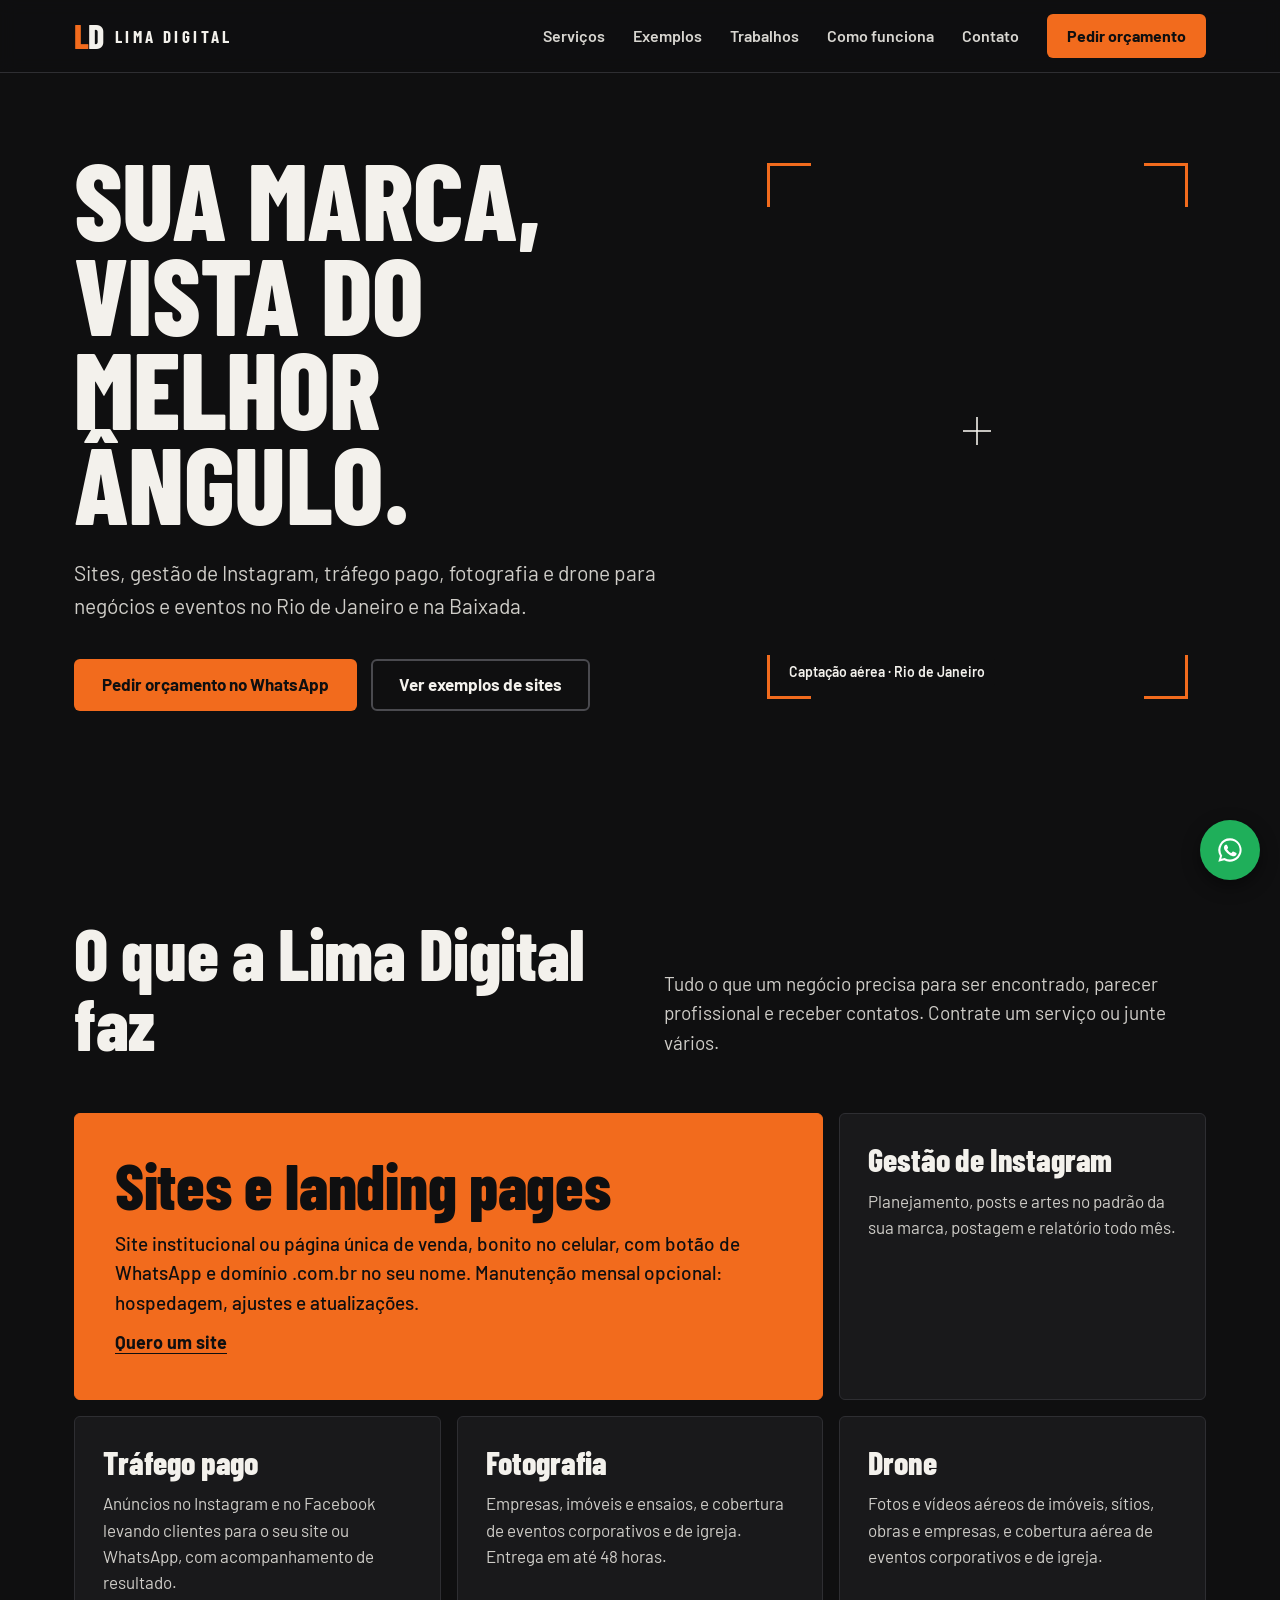
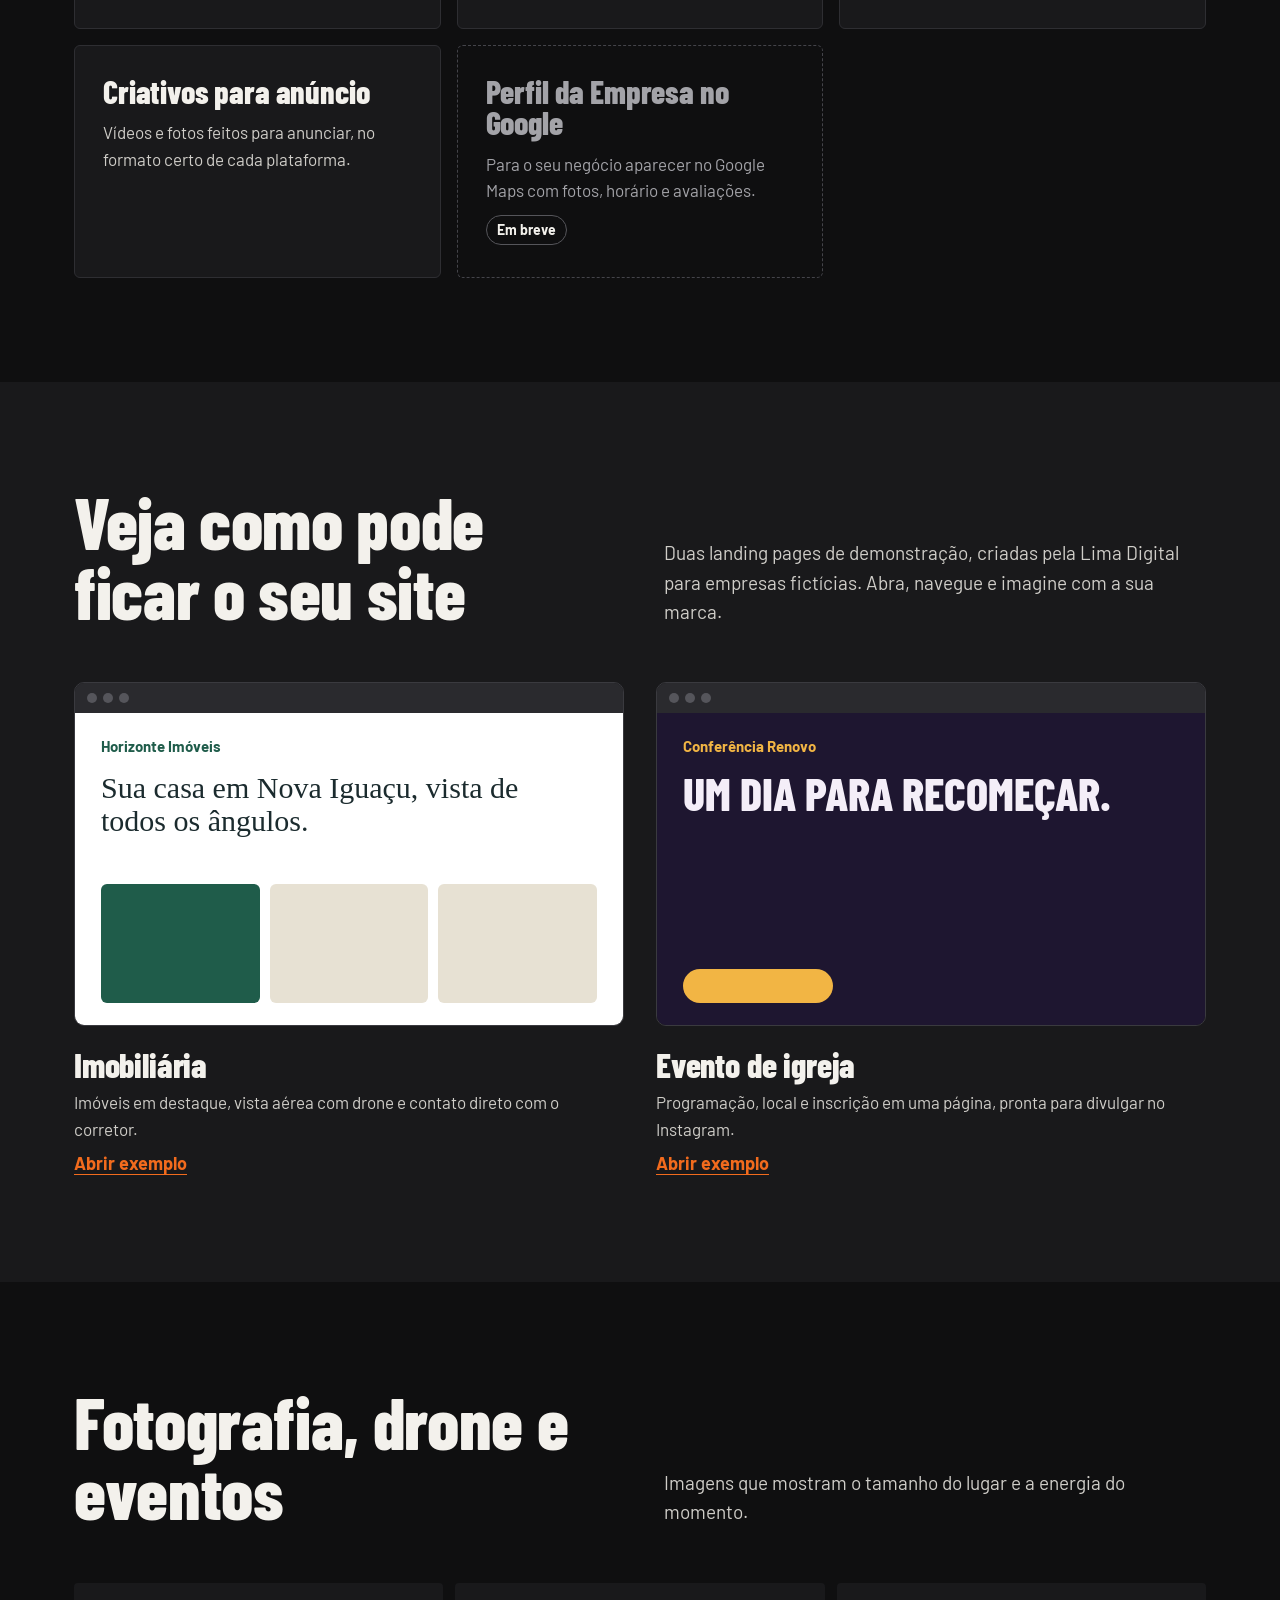
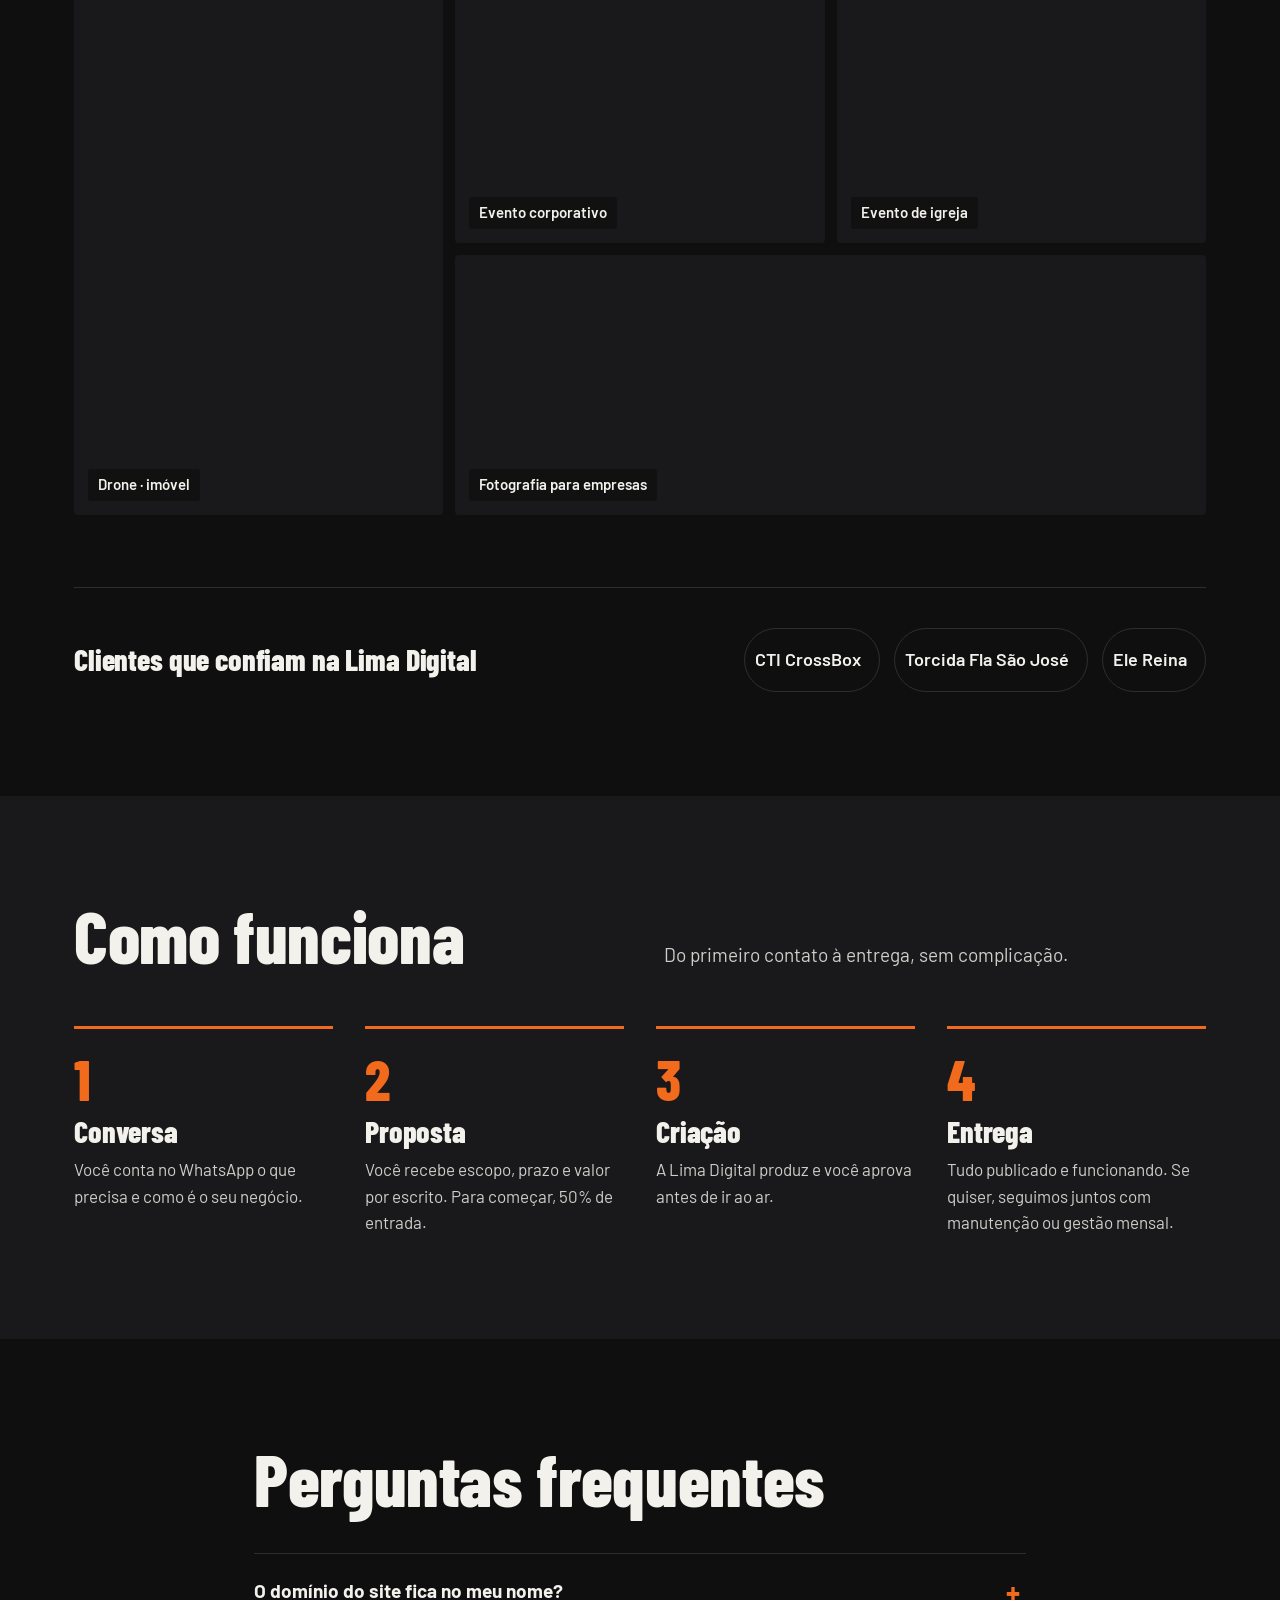
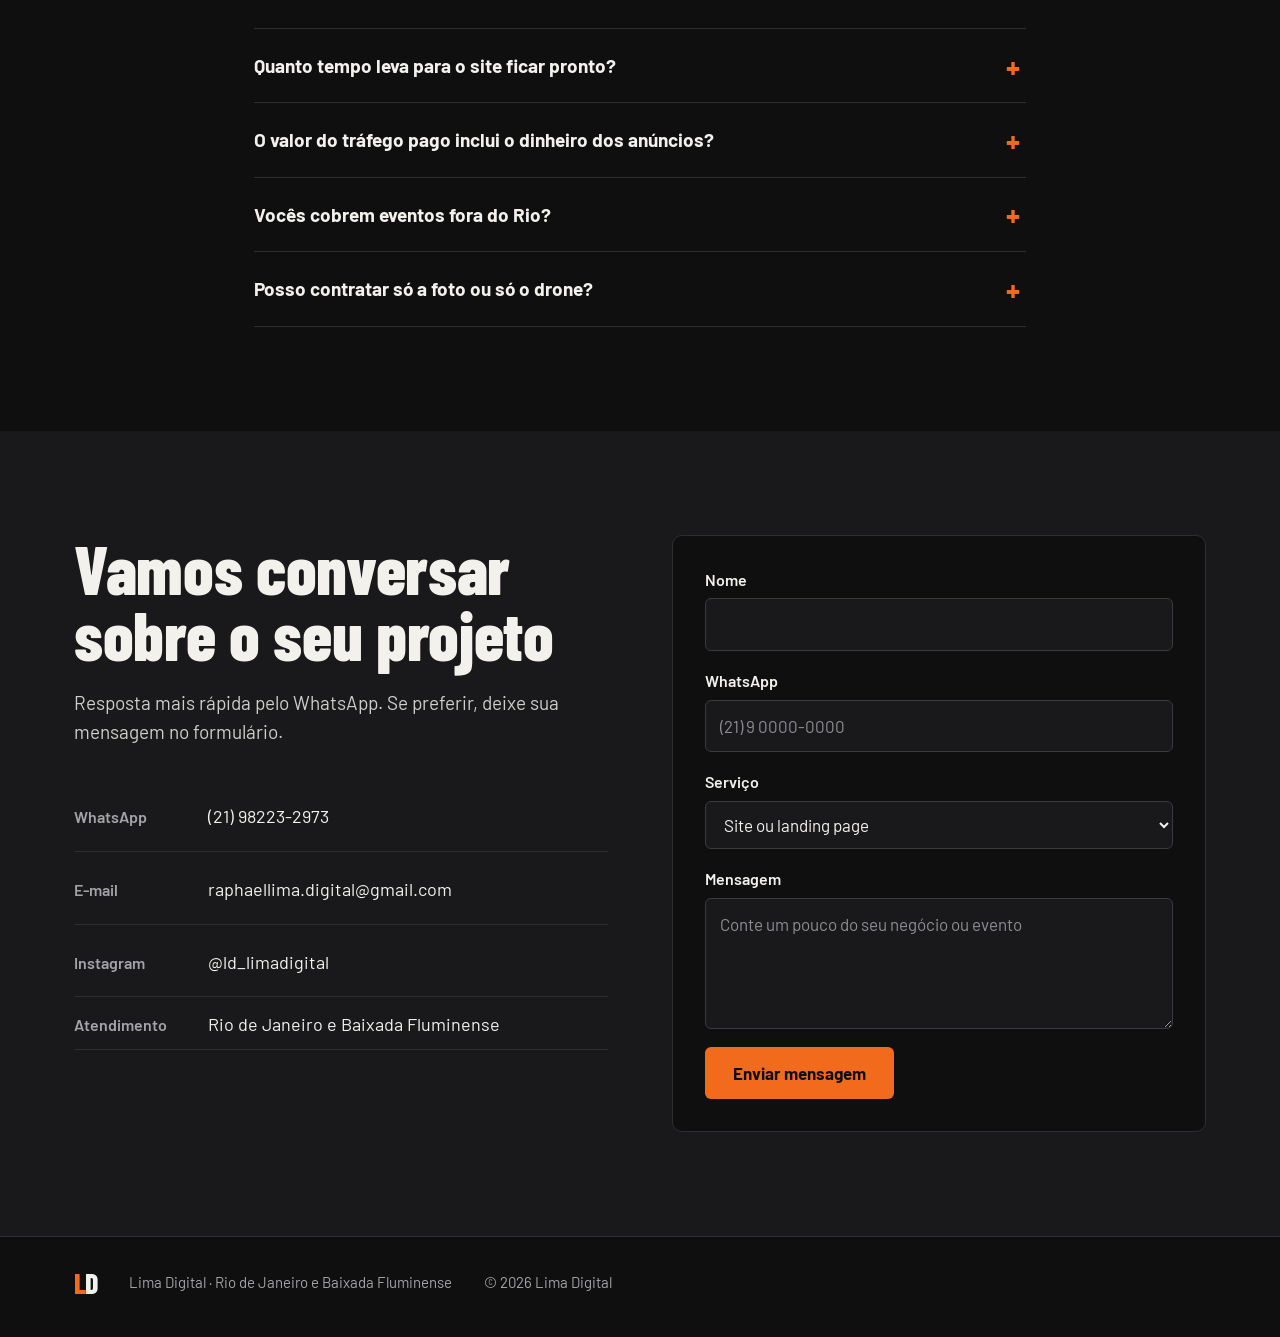
==== index.html @ a5762a9d "Primeiro commit" ====
<!doctype html>
<html lang="pt-BR">
<head>
<meta charset="utf-8">
<meta name="viewport" content="width=device-width, initial-scale=1">
<title>Lima Digital | Sites, Instagram, fotografia e drone no RJ</title>
<meta name="description" content="Sites e landing pages, gestão de Instagram, tráfego pago, fotografia, drone e criativos para anúncio. Negócios e eventos no Rio de Janeiro e na Baixada Fluminense.">
<meta property="og:title" content="Lima Digital | Sua marca, vista do melhor ângulo">
<meta property="og:description" content="Sites, gestão de Instagram, tráfego pago, fotografia e drone para negócios no Rio e na Baixada.">
<link rel="canonical" href="https://limadigitalrj.com.br/">
<meta property="og:url" content="https://limadigitalrj.com.br/">
<meta property="og:image" content="https://limadigitalrj.com.br/img/compartilhar.jpg">
<meta property="og:type" content="website">
<meta property="og:locale" content="pt_BR">
<meta name="theme-color" content="#0F0F10">
<link rel="icon" href="favicon.svg" type="image/svg+xml">
<link rel="preconnect" href="https://fonts.googleapis.com">
<link rel="preconnect" href="https://fonts.gstatic.com" crossorigin>
<link rel="stylesheet" href="https://fonts.googleapis.com/css2?family=Barlow+Condensed:wght@600;700;800&family=Barlow:wght@400;500;600;700&display=swap">
<link rel="stylesheet" href="css/style.css">
</head>
<body>

<a class="skip" href="#conteudo">Pular para o conteúdo</a>

<header class="topo">
  <div class="topo-in">
    <a class="marca" href="#inicio" aria-label="Lima Digital, início">
      <span class="marca-ld"><span class="l">L</span>D</span>
      <span class="marca-nome">Lima Digital</span>
    </a>
    <button class="menu-btn" type="button" aria-expanded="false" aria-controls="menu" aria-label="Abrir menu">
      <svg width="24" height="24" viewBox="0 0 24 24" fill="none" stroke="currentColor" stroke-width="2" stroke-linecap="round" aria-hidden="true"><line x1="4" y1="7" x2="20" y2="7"/><line x1="4" y1="12" x2="20" y2="12"/><line x1="4" y1="17" x2="20" y2="17"/></svg>
    </button>
    <nav id="menu" class="menu" aria-label="Principal">
      <a href="#servicos">Serviços</a>
      <a href="#exemplos">Exemplos</a>
      <a href="#trabalhos">Trabalhos</a>
      <a href="#como-funciona">Como funciona</a>
      <a href="#contato">Contato</a>
      <a class="btn btn-laranja btn-p" href="https://wa.me/5521982232973?text=Ol%C3%A1%2C%20Lima%20Digital!%20Quero%20um%20or%C3%A7amento." target="_blank" rel="noopener">Pedir orçamento</a>
    </nav>
  </div>
</header>

<main id="conteudo">

<section class="hero" id="inicio">
  <div class="hero-in">
    <div class="hero-texto">
      <h1>Sua marca, vista do melhor ângulo.</h1>
      <p class="hero-sub">Sites, gestão de Instagram, tráfego pago, fotografia e drone para negócios e eventos no Rio de Janeiro e na Baixada.</p>
      <div class="hero-botoes">
        <a class="btn btn-laranja" href="https://wa.me/5521982232973?text=Ol%C3%A1%2C%20Lima%20Digital!%20Quero%20um%20or%C3%A7amento." target="_blank" rel="noopener">Pedir orçamento no WhatsApp</a>
        <a class="btn btn-contorno" href="#exemplos">Ver exemplos de sites</a>
      </div>
    </div>
    <figure class="visor">
      <img src="img/hero-drone.jpg" alt="Vista aérea feita com drone pela Lima Digital" width="900" height="1100" onerror="this.remove()">
      <span class="canto c1" aria-hidden="true"></span><span class="canto c2" aria-hidden="true"></span>
      <span class="canto c3" aria-hidden="true"></span><span class="canto c4" aria-hidden="true"></span>
      <span class="mira" aria-hidden="true"></span>
      <figcaption>Captação aérea · Rio de Janeiro</figcaption>
    </figure>
  </div>
</section>

<section class="secao" id="servicos" aria-labelledby="t-servicos">
  <div class="largura">
    <div class="cabeca">
      <h2 id="t-servicos">O que a Lima Digital faz</h2>
      <p>Tudo o que um negócio precisa para ser encontrado, parecer profissional e receber contatos. Contrate um serviço ou junte vários.</p>
    </div>

    <div class="servicos">
      <article class="serv serv-destaque">
        <h3>Sites e landing pages</h3>
        <p>Site institucional ou página única de venda, bonito no celular, com botão de WhatsApp e domínio .com.br no seu nome. Manutenção mensal opcional: hospedagem, ajustes e atualizações.</p>
        <a class="link" href="https://wa.me/5521982232973?text=Ol%C3%A1!%20Quero%20um%20or%C3%A7amento%20de%20site." target="_blank" rel="noopener">Quero um site</a>
      </article>
      <article class="serv">
        <h3>Gestão de Instagram</h3>
        <p>Planejamento, posts e artes no padrão da sua marca, postagem e relatório todo mês.</p>
      </article>
      <article class="serv">
        <h3>Tráfego pago</h3>
        <p>Anúncios no Instagram e no Facebook levando clientes para o seu site ou WhatsApp, com acompanhamento de resultado.</p>
      </article>
      <article class="serv">
        <h3>Fotografia</h3>
        <p>Empresas, imóveis e ensaios, e cobertura de eventos corporativos e de igreja. Entrega em até 48 horas.</p>
      </article>
      <article class="serv">
        <h3>Drone</h3>
        <p>Fotos e vídeos aéreos de imóveis, sítios, obras e empresas, e cobertura aérea de eventos corporativos e de igreja.</p>
      </article>
      <article class="serv">
        <h3>Criativos para anúncio</h3>
        <p>Vídeos e fotos feitos para anunciar, no formato certo de cada plataforma.</p>
      </article>
      <article class="serv serv-breve">
        <h3>Perfil da Empresa no Google</h3>
        <p>Para o seu negócio aparecer no Google Maps com fotos, horário e avaliações.</p>
        <span class="selo">Em breve</span>
      </article>
    </div>
  </div>
</section>

<section class="secao secao-grafite" id="exemplos" aria-labelledby="t-exemplos">
  <div class="largura">
    <div class="cabeca">
      <h2 id="t-exemplos">Veja como pode ficar o seu site</h2>
      <p>Duas landing pages de demonstração, criadas pela Lima Digital para empresas fictícias. Abra, navegue e imagine com a sua marca.</p>
    </div>
    <div class="exemplos">
      <a class="exemplo" href="exemplos/imobiliaria.html">
        <div class="janela janela-imob" aria-hidden="true">
          <div class="janela-barra"><i></i><i></i><i></i></div>
          <div class="mini-imob">
            <b>Horizonte Imóveis</b>
            <span class="mini-titulo">Sua casa em Nova Iguaçu, vista de todos os ângulos.</span>
            <span class="mini-cards"><i></i><i></i><i></i></span>
          </div>
        </div>
        <div class="exemplo-info">
          <h3>Imobiliária</h3>
          <p>Imóveis em destaque, vista aérea com drone e contato direto com o corretor.</p>
          <span class="link">Abrir exemplo</span>
        </div>
      </a>
      <a class="exemplo" href="exemplos/conferencia.html">
        <div class="janela janela-conf" aria-hidden="true">
          <div class="janela-barra"><i></i><i></i><i></i></div>
          <div class="mini-conf">
            <b>Conferência Renovo</b>
            <span class="mini-titulo">Um dia para recomeçar.</span>
            <span class="mini-botao"></span>
          </div>
        </div>
        <div class="exemplo-info">
          <h3>Evento de igreja</h3>
          <p>Programação, local e inscrição em uma página, pronta para divulgar no Instagram.</p>
          <span class="link">Abrir exemplo</span>
        </div>
      </a>
    </div>
  </div>
</section>

<section class="secao" id="trabalhos" aria-labelledby="t-trabalhos">
  <div class="largura">
    <div class="cabeca">
      <h2 id="t-trabalhos">Fotografia, drone e eventos</h2>
      <p>Imagens que mostram o tamanho do lugar e a energia do momento.</p>
    </div>
    <div class="galeria">
      <figure class="foto foto-alta"><img src="img/galeria-drone.jpg" alt="Imóvel fotografado de cima com drone" loading="lazy" onerror="this.remove()"><figcaption>Drone · imóvel</figcaption></figure>
      <figure class="foto"><img src="img/galeria-corporativo.jpg" alt="Cobertura fotográfica de evento corporativo" loading="lazy" onerror="this.remove()"><figcaption>Evento corporativo</figcaption></figure>
      <figure class="foto"><img src="img/galeria-igreja.jpg" alt="Cobertura fotográfica de evento de igreja" loading="lazy" onerror="this.remove()"><figcaption>Evento de igreja</figcaption></figure>
      <figure class="foto foto-larga"><img src="img/galeria-empresa.jpg" alt="Fotografia para empresa" loading="lazy" onerror="this.remove()"><figcaption>Fotografia para empresas</figcaption></figure>
    </div>

    <div class="clientes">
      <h3>Clientes que confiam na Lima Digital</h3>
      <ul>
        <li><a href="https://www.instagram.com/cticrossbox/" target="_blank" rel="noopener"><img src="img/cliente-cti.png" alt="" onerror="this.remove()"><span>CTI CrossBox</span></a></li>
        <li><a href="https://www.instagram.com/torcida_fla_sao_jose/" target="_blank" rel="noopener"><img src="img/cliente-fla-sao-jose.png" alt="" onerror="this.remove()"><span>Torcida Fla São José</span></a></li>
        <li><a href="https://www.instagram.com/ele_reina.oficial/" target="_blank" rel="noopener"><img src="img/cliente-ele-reina.png" alt="" onerror="this.remove()"><span>Ele Reina</span></a></li>
      </ul>
    </div>
  </div>
</section>

<section class="secao secao-grafite" id="como-funciona" aria-labelledby="t-como">
  <div class="largura">
    <div class="cabeca">
      <h2 id="t-como">Como funciona</h2>
      <p>Do primeiro contato à entrega, sem complicação.</p>
    </div>
    <ol class="passos">
      <li><span class="n">1</span><h3>Conversa</h3><p>Você conta no WhatsApp o que precisa e como é o seu negócio.</p></li>
      <li><span class="n">2</span><h3>Proposta</h3><p>Você recebe escopo, prazo e valor por escrito. Para começar, 50% de entrada.</p></li>
      <li><span class="n">3</span><h3>Criação</h3><p>A Lima Digital produz e você aprova antes de ir ao ar.</p></li>
      <li><span class="n">4</span><h3>Entrega</h3><p>Tudo publicado e funcionando. Se quiser, seguimos juntos com manutenção ou gestão mensal.</p></li>
    </ol>
  </div>
</section>

<section class="secao" id="duvidas" aria-labelledby="t-duvidas">
  <div class="largura largura-texto">
    <h2 id="t-duvidas">Perguntas frequentes</h2>
    <div class="faq">
      <details>
        <summary>O domínio do site fica no meu nome?</summary>
        <p>Sim. O endereço .com.br é registrado no Registro.br no seu CPF ou CNPJ. Você é o dono e pode levar para onde quiser.</p>
      </details>
      <details>
        <summary>Quanto tempo leva para o site ficar pronto?</summary>
        <p>Depende do tamanho do projeto. O prazo vem por escrito na proposta, antes de você pagar qualquer coisa.</p>
      </details>
      <details>
        <summary>O valor do tráfego pago inclui o dinheiro dos anúncios?</summary>
        <p>Não. O valor investido nos anúncios é pago por você direto à plataforma, no seu cartão. A Lima Digital cobra a gestão das campanhas.</p>
      </details>
      <details>
        <summary>Vocês cobrem eventos fora do Rio?</summary>
        <p>A Lima Digital atende o Rio de Janeiro e a Baixada Fluminense. Para outras cidades, chame no WhatsApp e combinamos o deslocamento.</p>
      </details>
      <details>
        <summary>Posso contratar só a foto ou só o drone?</summary>
        <p>Pode. Todos os serviços são vendidos separadamente.</p>
      </details>
    </div>
  </div>
</section>

<section class="secao contato" id="contato" aria-labelledby="t-contato">
  <div class="largura contato-in">
    <div class="contato-texto">
      <h2 id="t-contato">Vamos conversar sobre o seu projeto</h2>
      <p>Resposta mais rápida pelo WhatsApp. Se preferir, deixe sua mensagem no formulário.</p>
      <ul class="canais">
        <li><a href="https://wa.me/5521982232973?text=Ol%C3%A1%2C%20Lima%20Digital!" target="_blank" rel="noopener"><b>WhatsApp</b> (21) 98223-2973</a></li>
        <li><a href="mailto:raphaellima.digital@gmail.com"><b>E-mail</b> raphaellima.digital@gmail.com</a></li>
        <li><a href="https://www.instagram.com/ld_limadigital/" target="_blank" rel="noopener"><b>Instagram</b> @ld_limadigital</a></li>
        <li><b>Atendimento</b> Rio de Janeiro e Baixada Fluminense</li>
      </ul>
    </div>
    <form class="form" name="contato" method="POST" action="/obrigado.html" data-netlify="true" netlify-honeypot="bot-field">
      <input type="hidden" name="form-name" value="contato">
      <p class="escondido"><label>Não preencha: <input name="bot-field"></label></p>
      <div class="campo"><label for="f-nome">Nome</label><input id="f-nome" name="nome" type="text" autocomplete="name" required></div>
      <div class="campo"><label for="f-whats">WhatsApp</label><input id="f-whats" name="whatsapp" type="tel" autocomplete="tel" placeholder="(21) 9 0000-0000" required></div>
      <div class="campo"><label for="f-servico">Serviço</label>
        <select id="f-servico" name="servico">
          <option>Site ou landing page</option>
          <option>Gestão de Instagram</option>
          <option>Tráfego pago</option>
          <option>Fotografia</option>
          <option>Drone</option>
          <option>Criativos para anúncio</option>
          <option>Ainda não sei</option>
        </select>
      </div>
      <div class="campo"><label for="f-msg">Mensagem</label><textarea id="f-msg" name="mensagem" rows="4" placeholder="Conte um pouco do seu negócio ou evento"></textarea></div>
      <button class="btn btn-laranja" type="submit">Enviar mensagem</button>
    </form>
  </div>
</section>

</main>

<footer class="rodape">
  <div class="largura rodape-in">
    <span class="marca-ld"><span class="l">L</span>D</span>
    <p>Lima Digital · Rio de Janeiro e Baixada Fluminense</p>
    <p>© 2026 Lima Digital</p>
  </div>
</footer>

<a class="whats-flutuante" href="https://wa.me/5521982232973?text=Ol%C3%A1%2C%20Lima%20Digital!" target="_blank" rel="noopener" aria-label="Conversar no WhatsApp">
  <svg width="28" height="28" viewBox="0 0 24 24" fill="currentColor" aria-hidden="true"><path d="M12 2a10 10 0 0 0-8.6 15.1L2 22l5-1.3A10 10 0 1 0 12 2zm0 18.2a8.2 8.2 0 0 1-4.2-1.2l-.3-.2-3 .8.8-2.9-.2-.3A8.2 8.2 0 1 1 12 20.2zm4.5-6.1c-.2-.1-1.5-.7-1.7-.8-.2-.1-.4-.1-.6.1l-.8 1c-.1.2-.3.2-.5.1a6.7 6.7 0 0 1-3.3-2.9c-.3-.4.3-.4.7-1.4.1-.2 0-.3 0-.5l-.8-1.8c-.2-.5-.4-.4-.6-.4h-.5a1 1 0 0 0-.7.3 3 3 0 0 0-.9 2.2 5.2 5.2 0 0 0 1.1 2.7 11.8 11.8 0 0 0 4.5 4c1.7.7 2.3.8 3.2.6a2.7 2.7 0 0 0 1.8-1.3 2.2 2.2 0 0 0 .2-1.3c-.1-.1-.3-.2-.5-.3z"/></svg>
</a>

<script>
  var btn = document.querySelector('.menu-btn');
  var menu = document.getElementById('menu');
  btn.addEventListener('click', function () {
    var aberto = menu.classList.toggle('aberto');
    btn.setAttribute('aria-expanded', aberto);
    btn.setAttribute('aria-label', aberto ? 'Fechar menu' : 'Abrir menu');
  });
  menu.querySelectorAll('a').forEach(function (a) {
    a.addEventListener('click', function () { menu.classList.remove('aberto'); btn.setAttribute('aria-expanded', false); });
  });
</script>
</body>
</html>
---- css/style.css ----
/* Lima Digital — estilos do site */
:root {
  --preto: #0F0F10;
  --grafite: #19191B;
  --grafite-2: #232326;
  --linha: #2E2E32;
  --gelo: #F3F1EC;
  --cinza: #A3A3A8;
  --laranja: #F26B1D;
  --laranja-claro: #FF8A45;
  --titulo: 'Barlow Condensed', 'Arial Narrow', sans-serif;
  --texto: 'Barlow', 'Helvetica Neue', Arial, sans-serif;
  --raio: 6px;
  --largura: 1180px;
}

*, *::before, *::after { box-sizing: border-box; }
html { scroll-behavior: smooth; scroll-padding-top: 80px; }
@media (prefers-reduced-motion: reduce) { html { scroll-behavior: auto; } }
body {
  margin: 0;
  background: var(--preto);
  color: var(--gelo);
  font-family: var(--texto);
  font-size: 18px;
  line-height: 1.55;
  -webkit-font-smoothing: antialiased;
}
img { max-width: 100%; display: block; }
a { color: inherit; }
h1, h2, h3 { font-family: var(--titulo); font-weight: 800; line-height: 0.98; margin: 0; letter-spacing: -0.005em; }
p { margin: 0; }
:focus-visible { outline: 3px solid var(--laranja); outline-offset: 3px; }

.skip { position: absolute; left: -999px; top: 8px; background: var(--laranja); color: var(--preto); padding: 8px 14px; z-index: 100; font-weight: 700; }
.skip:focus { left: 8px; }

.largura { max-width: var(--largura); margin: 0 auto; padding: 0 24px; }
.largura-texto { max-width: 820px; }

/* Botões */
.btn {
  display: inline-flex; align-items: center; justify-content: center;
  min-height: 52px; padding: 0 26px;
  font-family: var(--texto); font-weight: 700; font-size: 17px;
  text-decoration: none; border-radius: var(--raio); border: 2px solid transparent;
  cursor: pointer; transition: background-color .15s, color .15s, border-color .15s;
}
.btn-laranja { background: var(--laranja); color: var(--preto); }
.btn-laranja:hover { background: var(--laranja-claro); }
.btn-contorno { border-color: #4A4A4F; color: var(--gelo); }
.btn-contorno:hover { border-color: var(--gelo); }
.btn-p { min-height: 44px; padding: 0 18px; font-size: 16px; }
.link { color: var(--laranja); font-weight: 700; text-decoration: underline; text-underline-offset: 4px; }

/* Topo */
.topo { position: sticky; top: 0; z-index: 50; background: rgba(15, 15, 16, 0.94); backdrop-filter: blur(8px); border-bottom: 1px solid var(--linha); }
.topo-in { max-width: var(--largura); margin: 0 auto; padding: 0 24px; height: 72px; display: flex; align-items: center; justify-content: space-between; gap: 24px; }
.marca { display: flex; align-items: center; gap: 12px; text-decoration: none; }
.marca-ld { font-family: var(--titulo); font-weight: 800; font-size: 34px; line-height: 1; letter-spacing: -0.03em; }
.marca-ld .l { color: var(--laranja); }
.marca-nome { font-family: var(--titulo); font-weight: 700; font-size: 17px; letter-spacing: 0.2em; text-transform: uppercase; }
.menu { display: flex; align-items: center; gap: 28px; }
.menu a:not(.btn) { text-decoration: none; font-weight: 600; font-size: 16px; color: #D8D6D1; }
.menu a:not(.btn):hover { color: var(--laranja); }
.menu-btn { display: none; background: none; border: 0; color: var(--gelo); width: 44px; height: 44px; align-items: center; justify-content: center; cursor: pointer; }

/* Abertura */
.hero { padding: 72px 0 96px; }
.hero-in { max-width: var(--largura); margin: 0 auto; padding: 0 24px; display: grid; grid-template-columns: 1.15fr 0.85fr; gap: 56px; align-items: center; }
.hero h1 { font-size: clamp(56px, 8.4vw, 116px); text-transform: uppercase; line-height: 0.88; }
.hero-sub { margin-top: 28px; max-width: 34em; font-size: 21px; color: #CFCDC8; }
.hero-botoes { margin-top: 36px; display: flex; flex-wrap: wrap; gap: 14px; }

/* Visor de câmera/drone: o elemento marcante da página */
.visor { position: relative; margin: 0; aspect-ratio: 4 / 5; background: var(--grafite) repeating-linear-gradient(0deg, transparent 0 63px, #222225 63px 64px), repeating-linear-gradient(90deg, transparent 0 63px, #222225 63px 64px); border-radius: 2px; overflow: hidden; }
.visor img { position: absolute; inset: 0; width: 100%; height: 100%; object-fit: cover; }
.canto { position: absolute; width: 44px; height: 44px; border-color: var(--laranja); border-style: solid; border-width: 0; z-index: 2; }
.c1 { top: 18px; left: 18px; border-top-width: 3px; border-left-width: 3px; }
.c2 { top: 18px; right: 18px; border-top-width: 3px; border-right-width: 3px; }
.c3 { bottom: 18px; left: 18px; border-bottom-width: 3px; border-left-width: 3px; }
.c4 { bottom: 18px; right: 18px; border-bottom-width: 3px; border-right-width: 3px; }
.mira { position: absolute; top: 50%; left: 50%; width: 28px; height: 28px; margin: -14px 0 0 -14px; z-index: 2; }
.mira::before, .mira::after { content: ""; position: absolute; background: rgba(243, 241, 236, 0.8); }
.mira::before { left: 13px; top: 0; width: 2px; height: 28px; }
.mira::after { top: 13px; left: 0; width: 28px; height: 2px; }
.visor figcaption { position: absolute; left: 30px; bottom: 30px; z-index: 2; font-size: 14px; font-weight: 600; background: rgba(15, 15, 16, 0.75); padding: 4px 10px; border-radius: 3px; }

/* Seções */
.secao { padding: 104px 0; }
.secao-grafite { background: var(--grafite); }
.cabeca { display: grid; grid-template-columns: 1fr 1fr; gap: 48px; align-items: end; margin-bottom: 56px; }
.cabeca h2, .largura-texto > h2 { font-size: clamp(44px, 5.6vw, 72px); }
.cabeca p { color: #CFCDC8; font-size: 19px; max-width: 32em; }

/* Serviços */
.servicos { display: grid; grid-template-columns: repeat(3, minmax(0, 1fr)); gap: 16px; }
.serv { background: var(--grafite); border: 1px solid var(--linha); border-radius: var(--raio); padding: 30px 28px 32px; display: flex; flex-direction: column; gap: 12px; }
.serv h3 { font-size: 32px; }
.serv p { color: #CFCDC8; font-size: 17px; }
.serv-destaque { grid-column: span 2; background: var(--laranja); border-color: var(--laranja); color: var(--preto); padding: 40px 40px 42px; justify-content: space-between; }
.serv-destaque h3 { font-size: clamp(44px, 5vw, 64px); }
.serv-destaque p { color: var(--preto); font-size: 19px; max-width: 34em; font-weight: 500; }
.serv-destaque .link { color: var(--preto); }
.serv-breve { background: transparent; border-style: dashed; border-color: #44444A; }
.serv-breve h3, .serv-breve p { color: var(--cinza); }
.selo { align-self: flex-start; margin-top: auto; font-size: 14px; font-weight: 700; color: var(--gelo); border: 1px solid #55555A; padding: 3px 10px; border-radius: 99px; }

/* Exemplos */
.exemplos { display: grid; grid-template-columns: repeat(2, minmax(0, 1fr)); gap: 32px; }
.exemplo { text-decoration: none; display: flex; flex-direction: column; gap: 22px; }
.janela { border-radius: 10px; overflow: hidden; border: 1px solid #3A3A3F; aspect-ratio: 16 / 10; display: flex; flex-direction: column; transition: transform .2s; }
.exemplo:hover .janela { transform: translateY(-4px); }
@media (prefers-reduced-motion: reduce) { .exemplo:hover .janela { transform: none; } }
.janela-barra { height: 30px; flex: none; background: #2A2A2E; display: flex; align-items: center; gap: 6px; padding: 0 12px; }
.janela-barra i { width: 10px; height: 10px; border-radius: 50%; background: #55555B; }
.mini-imob { flex: 1; background: #FFFFFF; color: #1B2B2E; padding: 22px 26px; display: flex; flex-direction: column; gap: 12px; }
.mini-imob b { font-size: 15px; color: #1F5C4A; }
.mini-imob .mini-titulo { font-family: Georgia, serif; font-size: clamp(20px, 2.4vw, 30px); line-height: 1.1; max-width: 16em; }
.mini-cards { margin-top: auto; display: grid; grid-template-columns: repeat(3, 1fr); gap: 10px; }
.mini-cards i { aspect-ratio: 4 / 3; background: #E7E1D3; border-radius: 6px; }
.mini-cards i:first-child { background: #1F5C4A; }
.mini-conf { flex: 1; background: #1E1630; color: #F4EEF8; padding: 22px 26px; display: flex; flex-direction: column; gap: 12px; }
.mini-conf b { font-size: 15px; color: #F2B544; }
.mini-conf .mini-titulo { font-family: var(--titulo); font-weight: 800; font-size: clamp(30px, 3.6vw, 48px); line-height: 0.95; text-transform: uppercase; }
.mini-botao { margin-top: auto; width: 150px; height: 34px; border-radius: 99px; background: #F2B544; }
.exemplo-info { display: flex; flex-direction: column; gap: 8px; }
.exemplo-info h3 { font-size: 34px; }
.exemplo-info p { color: #CFCDC8; font-size: 17px; }

/* Galeria */
.galeria { display: grid; grid-template-columns: repeat(3, minmax(0, 1fr)); grid-auto-rows: 260px; gap: 12px; }
.foto { position: relative; margin: 0; background: var(--grafite); border-radius: 4px; overflow: hidden; }
.foto img { width: 100%; height: 100%; object-fit: cover; }
.foto-alta { grid-row: span 2; }
.foto-larga { grid-column: span 2; }
.foto figcaption { position: absolute; left: 14px; bottom: 14px; font-size: 15px; font-weight: 600; background: rgba(15, 15, 16, 0.8); padding: 4px 10px; border-radius: 3px; }

.clientes { margin-top: 72px; padding-top: 40px; border-top: 1px solid var(--linha); display: flex; flex-wrap: wrap; align-items: center; justify-content: space-between; gap: 24px; }
.clientes h3 { font-size: 30px; }
.clientes ul { list-style: none; margin: 0; padding: 0; display: flex; flex-wrap: wrap; gap: 14px; }
.clientes a { display: flex; align-items: center; gap: 12px; text-decoration: none; padding: 10px 18px 10px 10px; min-height: 64px; border: 1px solid var(--linha); border-radius: 99px; font-weight: 600; }
.clientes a:hover { border-color: var(--laranja); }
.clientes img { width: 44px; height: 44px; border-radius: 50%; object-fit: cover; background: #fff; }

/* Como funciona */
.passos { list-style: none; margin: 0; padding: 0; display: grid; grid-template-columns: repeat(4, minmax(0, 1fr)); gap: 32px; counter-reset: passo; }
.passos li { display: flex; flex-direction: column; gap: 10px; padding-top: 22px; border-top: 3px solid var(--laranja); }
.passos .n { font-family: var(--titulo); font-weight: 800; font-size: 56px; line-height: 1; color: var(--laranja); }
.passos h3 { font-size: 30px; }
.passos p { color: #CFCDC8; font-size: 17px; }

/* Dúvidas */
.faq { margin-top: 40px; border-top: 1px solid var(--linha); }
.faq details { border-bottom: 1px solid var(--linha); }
.faq summary { cursor: pointer; list-style: none; padding: 22px 44px 22px 0; position: relative; font-weight: 700; font-size: 19px; }
.faq summary::-webkit-details-marker { display: none; }
.faq summary::after { content: "+"; position: absolute; right: 6px; top: 50%; transform: translateY(-50%); font-family: var(--titulo); font-size: 32px; color: var(--laranja); line-height: 1; }
.faq details[open] summary::after { content: "−"; }
.faq details p { padding: 0 0 24px; color: #CFCDC8; max-width: 40em; }

/* Contato */
.contato { background: var(--grafite); }
.contato-in { display: grid; grid-template-columns: minmax(0, 1fr) minmax(0, 1fr); gap: 64px; align-items: start; }
.canais a { overflow-wrap: anywhere; }
.contato-texto h2 { font-size: clamp(44px, 5.4vw, 68px); }
.contato-texto > p { margin-top: 20px; color: #CFCDC8; font-size: 19px; }
.canais { list-style: none; padding: 0; margin: 36px 0 0; display: flex; flex-direction: column; gap: 4px; }
.canais li, .canais a { display: flex; gap: 14px; align-items: baseline; text-decoration: none; padding: 10px 0; }
.canais li { border-bottom: 1px solid var(--linha); flex-wrap: wrap; }
.canais b { color: var(--cinza); font-weight: 600; min-width: 120px; font-size: 16px; }
.canais a:hover { color: var(--laranja); }
.form { display: flex; flex-direction: column; gap: 18px; background: var(--preto); border: 1px solid var(--linha); border-radius: 10px; padding: 32px; }
.campo { display: flex; flex-direction: column; gap: 6px; }
.campo label { font-weight: 600; font-size: 16px; }
.campo input, .campo select, .campo textarea { font: inherit; font-size: 17px; color: var(--gelo); background: var(--grafite); border: 1px solid #3A3A3F; border-radius: var(--raio); padding: 12px 14px; min-height: 48px; }
.campo input::placeholder, .campo textarea::placeholder { color: #8C8C92; }
.campo input:focus, .campo select:focus, .campo textarea:focus { border-color: var(--laranja); outline: none; box-shadow: 0 0 0 3px rgba(242, 107, 29, 0.35); }
.form .btn { align-self: flex-start; }
.escondido { position: absolute; left: -9999px; }

/* Rodapé */
.rodape { border-top: 1px solid var(--linha); padding: 32px 0 40px; }
.rodape-in { display: flex; flex-wrap: wrap; align-items: center; gap: 12px 32px; color: var(--cinza); font-size: 15px; }
.rodape-in .marca-ld { color: var(--gelo); font-size: 28px; }

.whats-flutuante { position: fixed; right: 20px; bottom: 20px; z-index: 60; width: 60px; height: 60px; border-radius: 50%; background: #1FAF5A; color: #fff; display: flex; align-items: center; justify-content: center; box-shadow: 0 6px 18px rgba(0, 0, 0, 0.45); }
.whats-flutuante:hover { background: #24C466; }

/* Celular e tablet */
@media (max-width: 960px) {
  .hero-in { grid-template-columns: 1fr; gap: 40px; }
  .visor { max-width: 520px; aspect-ratio: 4 / 3; }
  .cabeca { grid-template-columns: 1fr; gap: 16px; margin-bottom: 40px; }
  .servicos { grid-template-columns: repeat(2, minmax(0, 1fr)); }
  .exemplos { grid-template-columns: 1fr; }
  .passos { grid-template-columns: repeat(2, minmax(0, 1fr)); }
  .contato-in { grid-template-columns: minmax(0, 1fr); gap: 40px; }
}
@media (max-width: 820px) {
  .menu-btn { display: inline-flex; }
  .menu { display: none; position: absolute; top: 72px; left: 0; right: 0; background: var(--preto); border-bottom: 1px solid var(--linha); flex-direction: column; align-items: stretch; gap: 0; padding: 8px 24px 24px; }
  .menu.aberto { display: flex; }
  .menu a:not(.btn) { padding: 14px 0; border-bottom: 1px solid var(--linha); font-size: 18px; }
  .menu .btn { margin-top: 16px; }
}
@media (max-width: 600px) {
  body { font-size: 17px; }
  .secao { padding: 72px 0; }
  .hero { padding: 40px 0 64px; }
  .hero-sub { font-size: 19px; }
  .hero-botoes .btn { width: 100%; }
  .servicos { grid-template-columns: 1fr; }
  .serv-destaque { grid-column: auto; padding: 30px 26px; }
  .galeria { grid-template-columns: 1fr 1fr; grid-auto-rows: 180px; }
  .foto-alta { grid-row: span 1; }
  .foto-larga { grid-column: span 2; }
  .passos { grid-template-columns: 1fr; gap: 28px; }
  .form { padding: 22px; }
  .form .btn { align-self: stretch; }
  .marca-nome { display: none; }
}
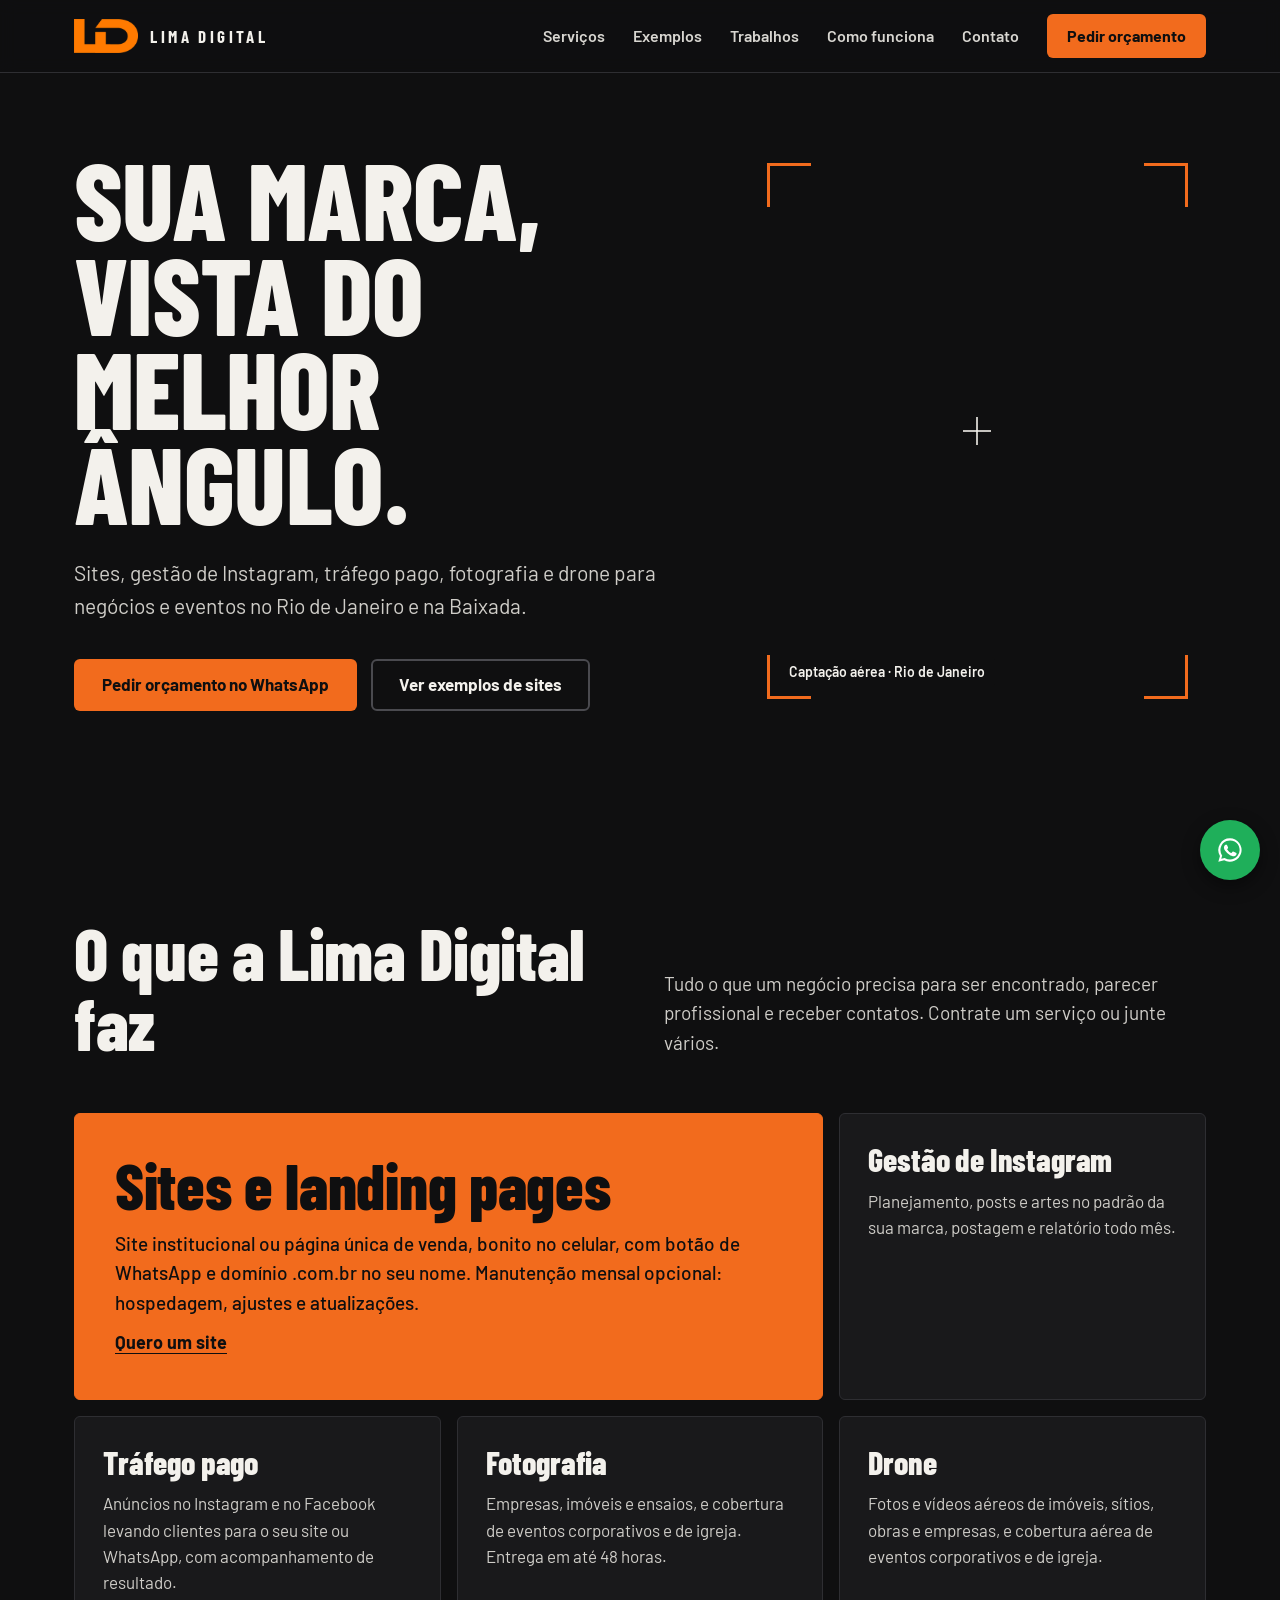
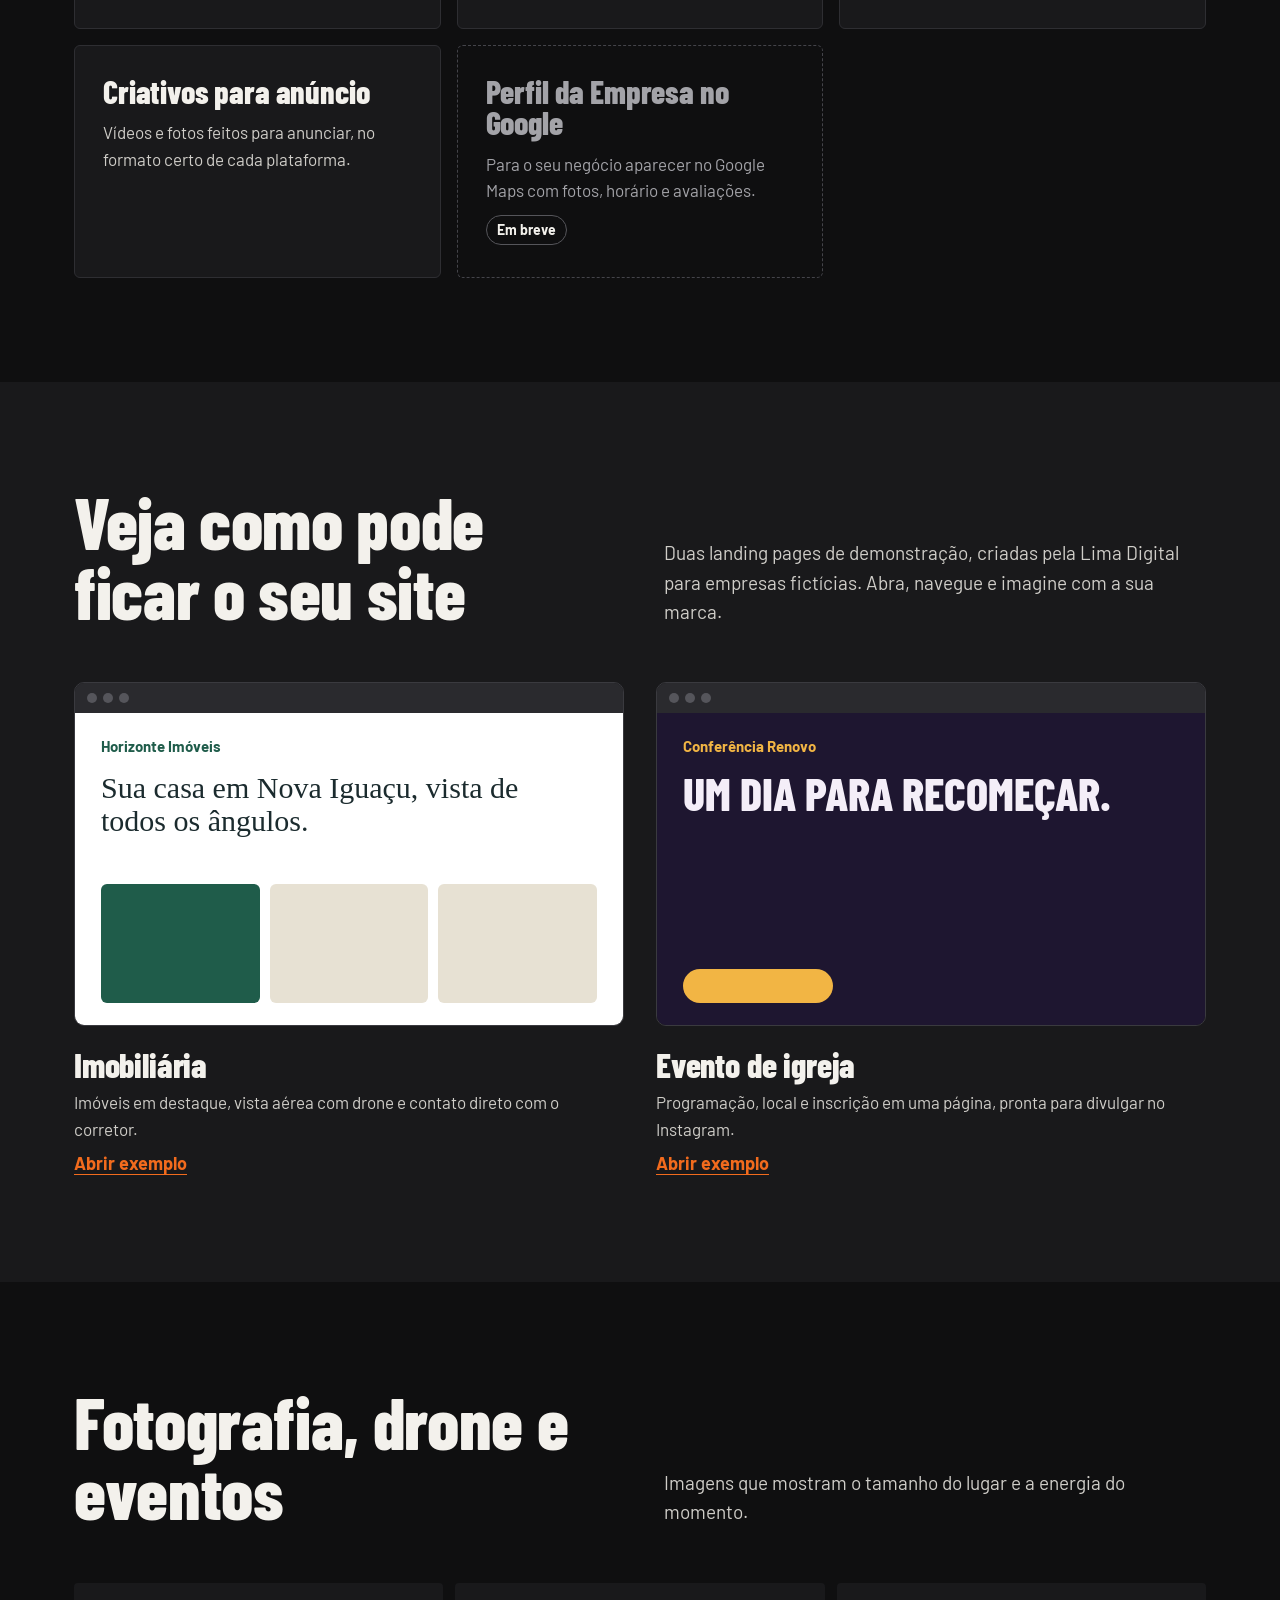
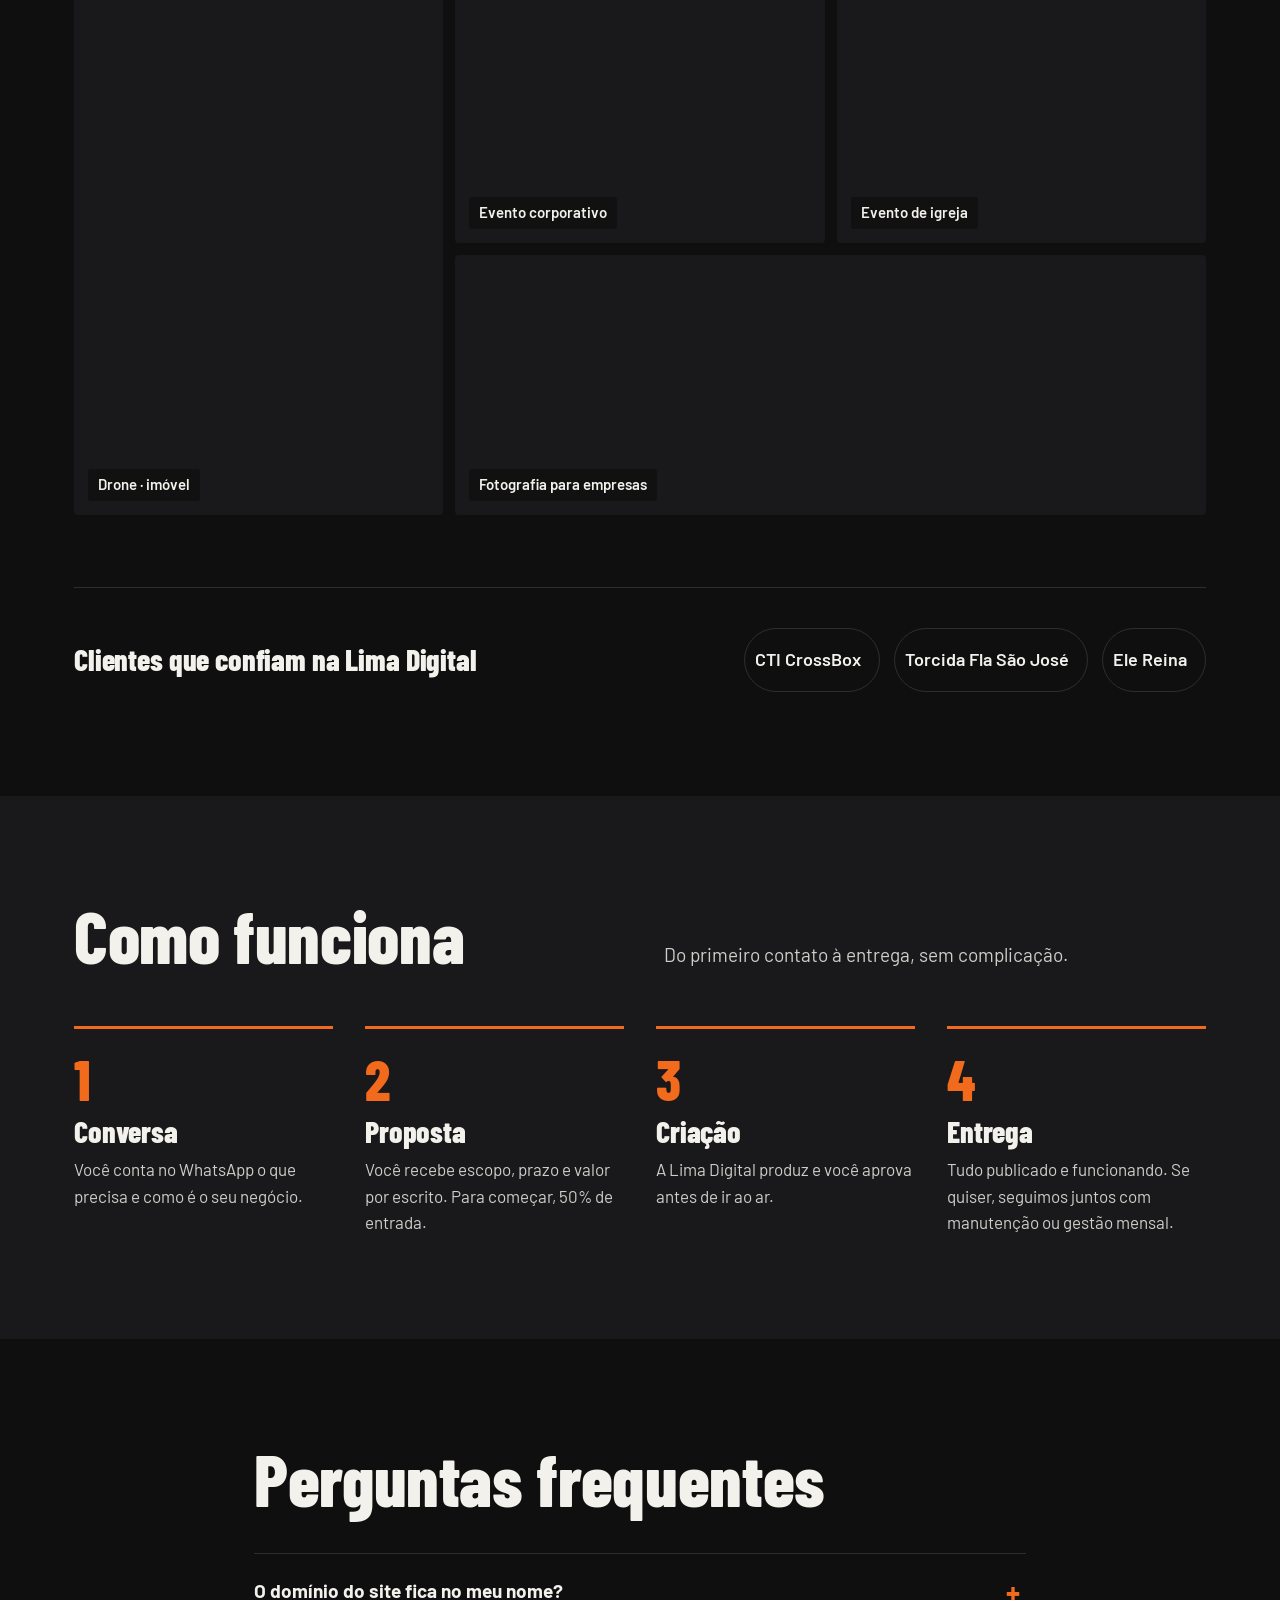
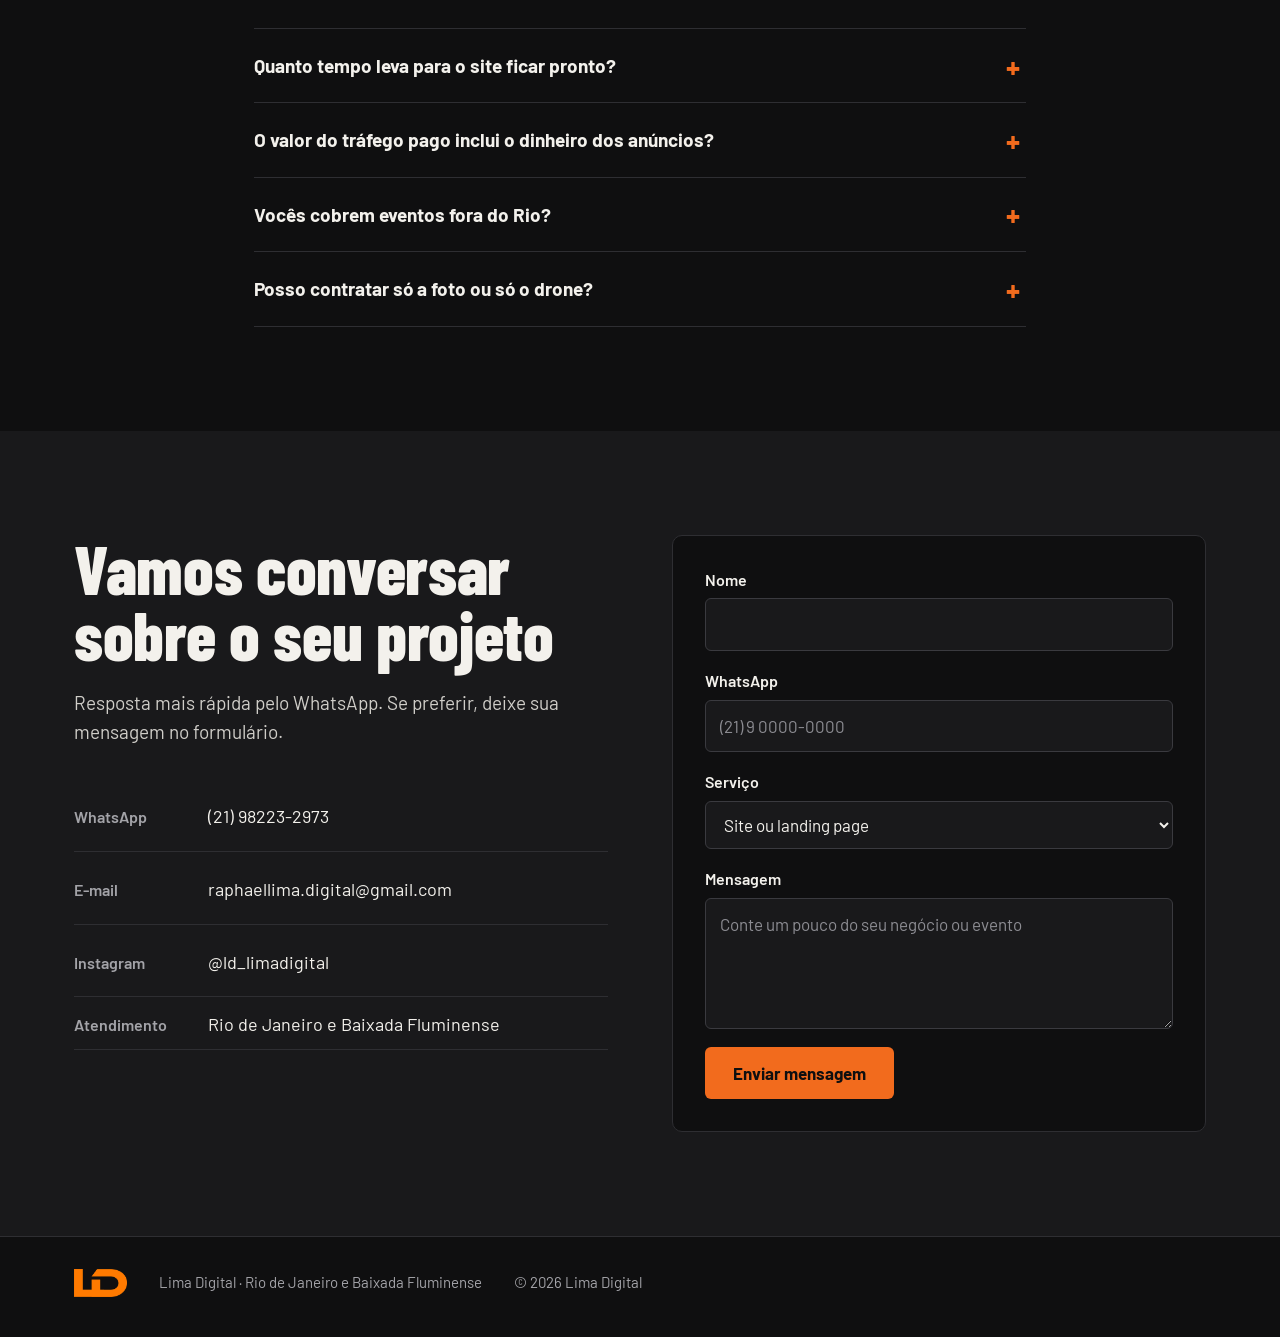
==== commit af3b464a: "Usa a logo real da Lima Digital no site e nos favicons Co-Authored-By: Claude Opus 5.5 <noreply@anth" ====
--- a/index.html
+++ b/index.html
@@ -13,7 +13,8 @@
 <meta property="og:type" content="website">
 <meta property="og:locale" content="pt_BR">
 <meta name="theme-color" content="#0F0F10">
-<link rel="icon" href="favicon.svg" type="image/svg+xml">
+<link rel="icon" href="favicon-32.png" type="image/png" sizes="32x32">
+<link rel="apple-touch-icon" href="apple-touch-icon.png">
 <link rel="preconnect" href="https://fonts.googleapis.com">
 <link rel="preconnect" href="https://fonts.gstatic.com" crossorigin>
 <link rel="stylesheet" href="https://fonts.googleapis.com/css2?family=Barlow+Condensed:wght@600;700;800&family=Barlow:wght@400;500;600;700&display=swap">
@@ -26,7 +27,7 @@
 <header class="topo">
   <div class="topo-in">
     <a class="marca" href="#inicio" aria-label="Lima Digital, início">
-      <span class="marca-ld"><span class="l">L</span>D</span>
+      <img class="marca-ld" src="img/logo-ld-96.png" alt="" width="64" height="34">
       <span class="marca-nome">Lima Digital</span>
     </a>
     <button class="menu-btn" type="button" aria-expanded="false" aria-controls="menu" aria-label="Abrir menu">
@@ -253,7 +254,7 @@
 
 <footer class="rodape">
   <div class="largura rodape-in">
-    <span class="marca-ld"><span class="l">L</span>D</span>
+    <img class="marca-ld" src="img/logo-ld-96.png" alt="" width="64" height="34">
     <p>Lima Digital · Rio de Janeiro e Baixada Fluminense</p>
     <p>© 2026 Lima Digital</p>
   </div>
--- a/css/style.css
+++ b/css/style.css
@@ -57,8 +57,7 @@
 .topo { position: sticky; top: 0; z-index: 50; background: rgba(15, 15, 16, 0.94); backdrop-filter: blur(8px); border-bottom: 1px solid var(--linha); }
 .topo-in { max-width: var(--largura); margin: 0 auto; padding: 0 24px; height: 72px; display: flex; align-items: center; justify-content: space-between; gap: 24px; }
 .marca { display: flex; align-items: center; gap: 12px; text-decoration: none; }
-.marca-ld { font-family: var(--titulo); font-weight: 800; font-size: 34px; line-height: 1; letter-spacing: -0.03em; }
-.marca-ld .l { color: var(--laranja); }
+.marca-ld { display: block; height: 34px; width: auto; }
 .marca-nome { font-family: var(--titulo); font-weight: 700; font-size: 17px; letter-spacing: 0.2em; text-transform: uppercase; }
 .menu { display: flex; align-items: center; gap: 28px; }
 .menu a:not(.btn) { text-decoration: none; font-weight: 600; font-size: 16px; color: #D8D6D1; }
@@ -182,7 +181,7 @@
 /* Rodapé */
 .rodape { border-top: 1px solid var(--linha); padding: 32px 0 40px; }
 .rodape-in { display: flex; flex-wrap: wrap; align-items: center; gap: 12px 32px; color: var(--cinza); font-size: 15px; }
-.rodape-in .marca-ld { color: var(--gelo); font-size: 28px; }
+.rodape-in .marca-ld { height: 28px; }
 
 .whats-flutuante { position: fixed; right: 20px; bottom: 20px; z-index: 60; width: 60px; height: 60px; border-radius: 50%; background: #1FAF5A; color: #fff; display: flex; align-items: center; justify-content: center; box-shadow: 0 6px 18px rgba(0, 0, 0, 0.45); }
 .whats-flutuante:hover { background: #24C466; }
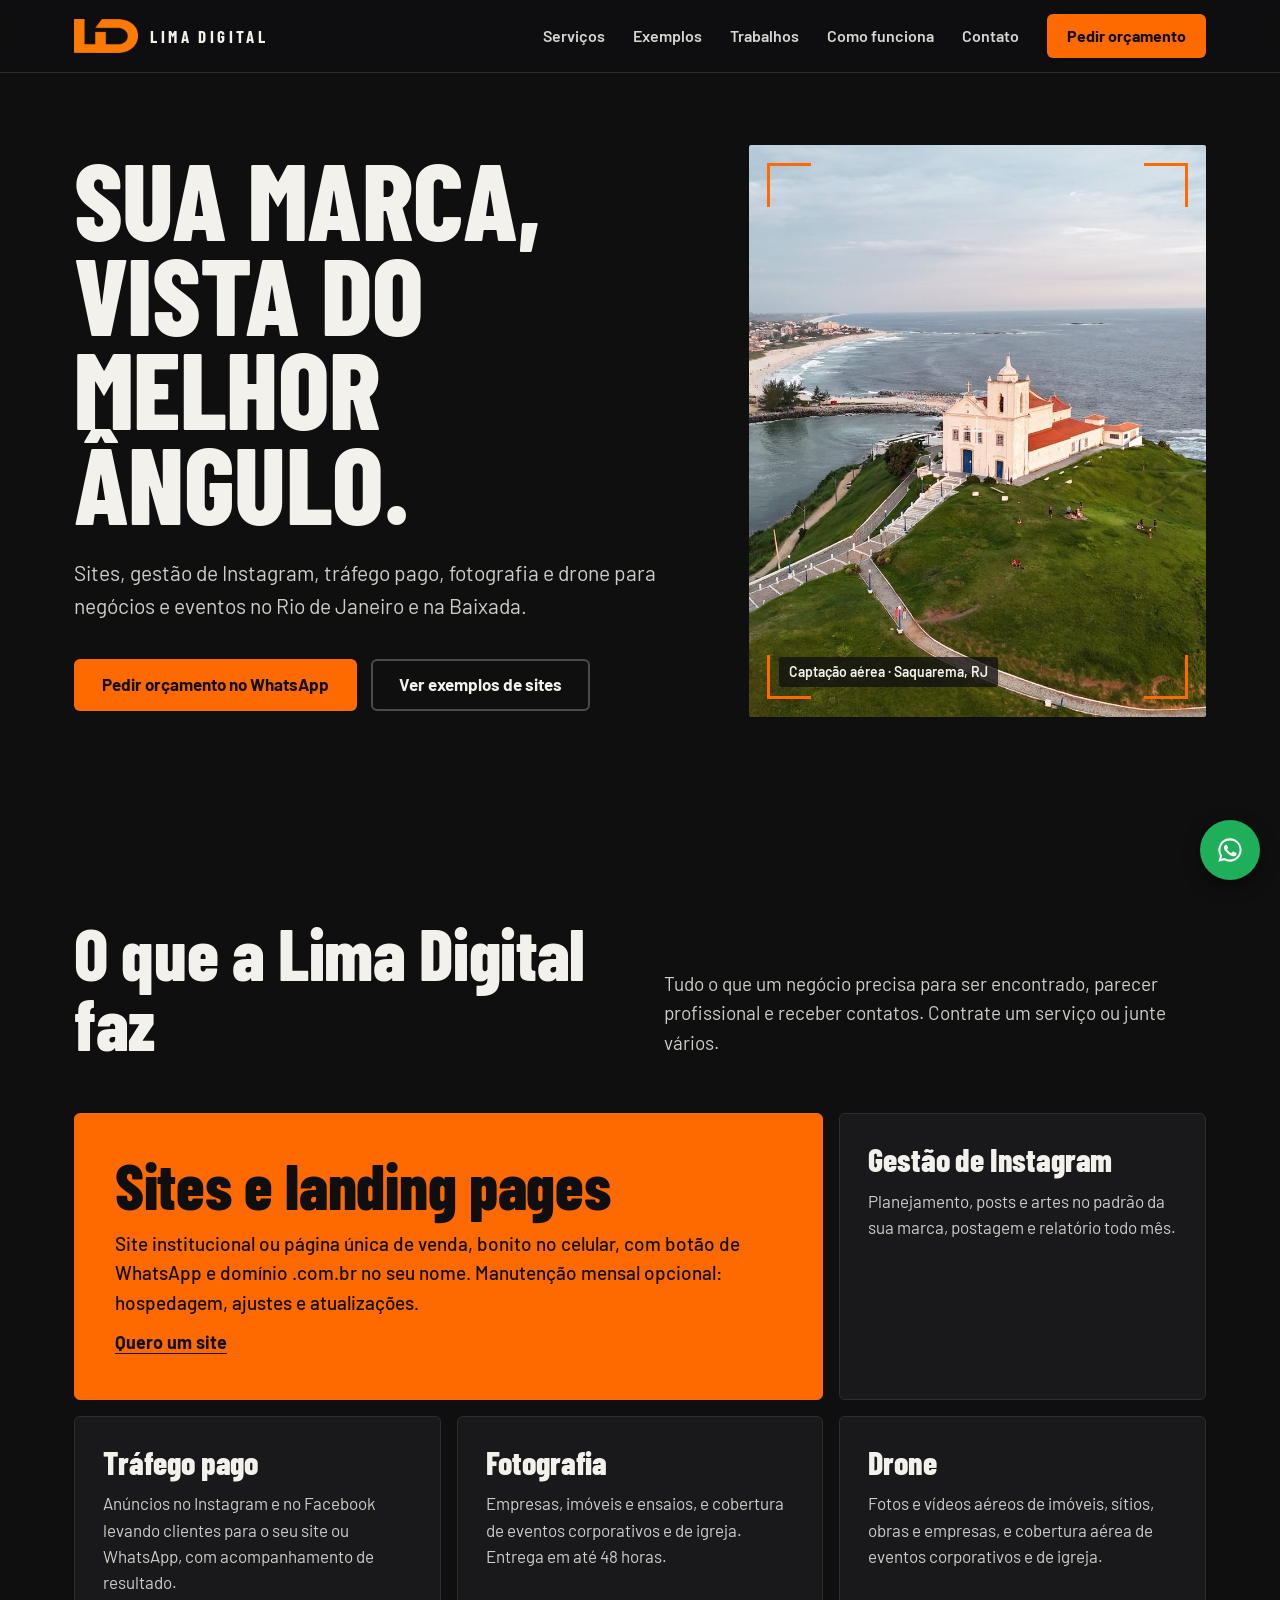
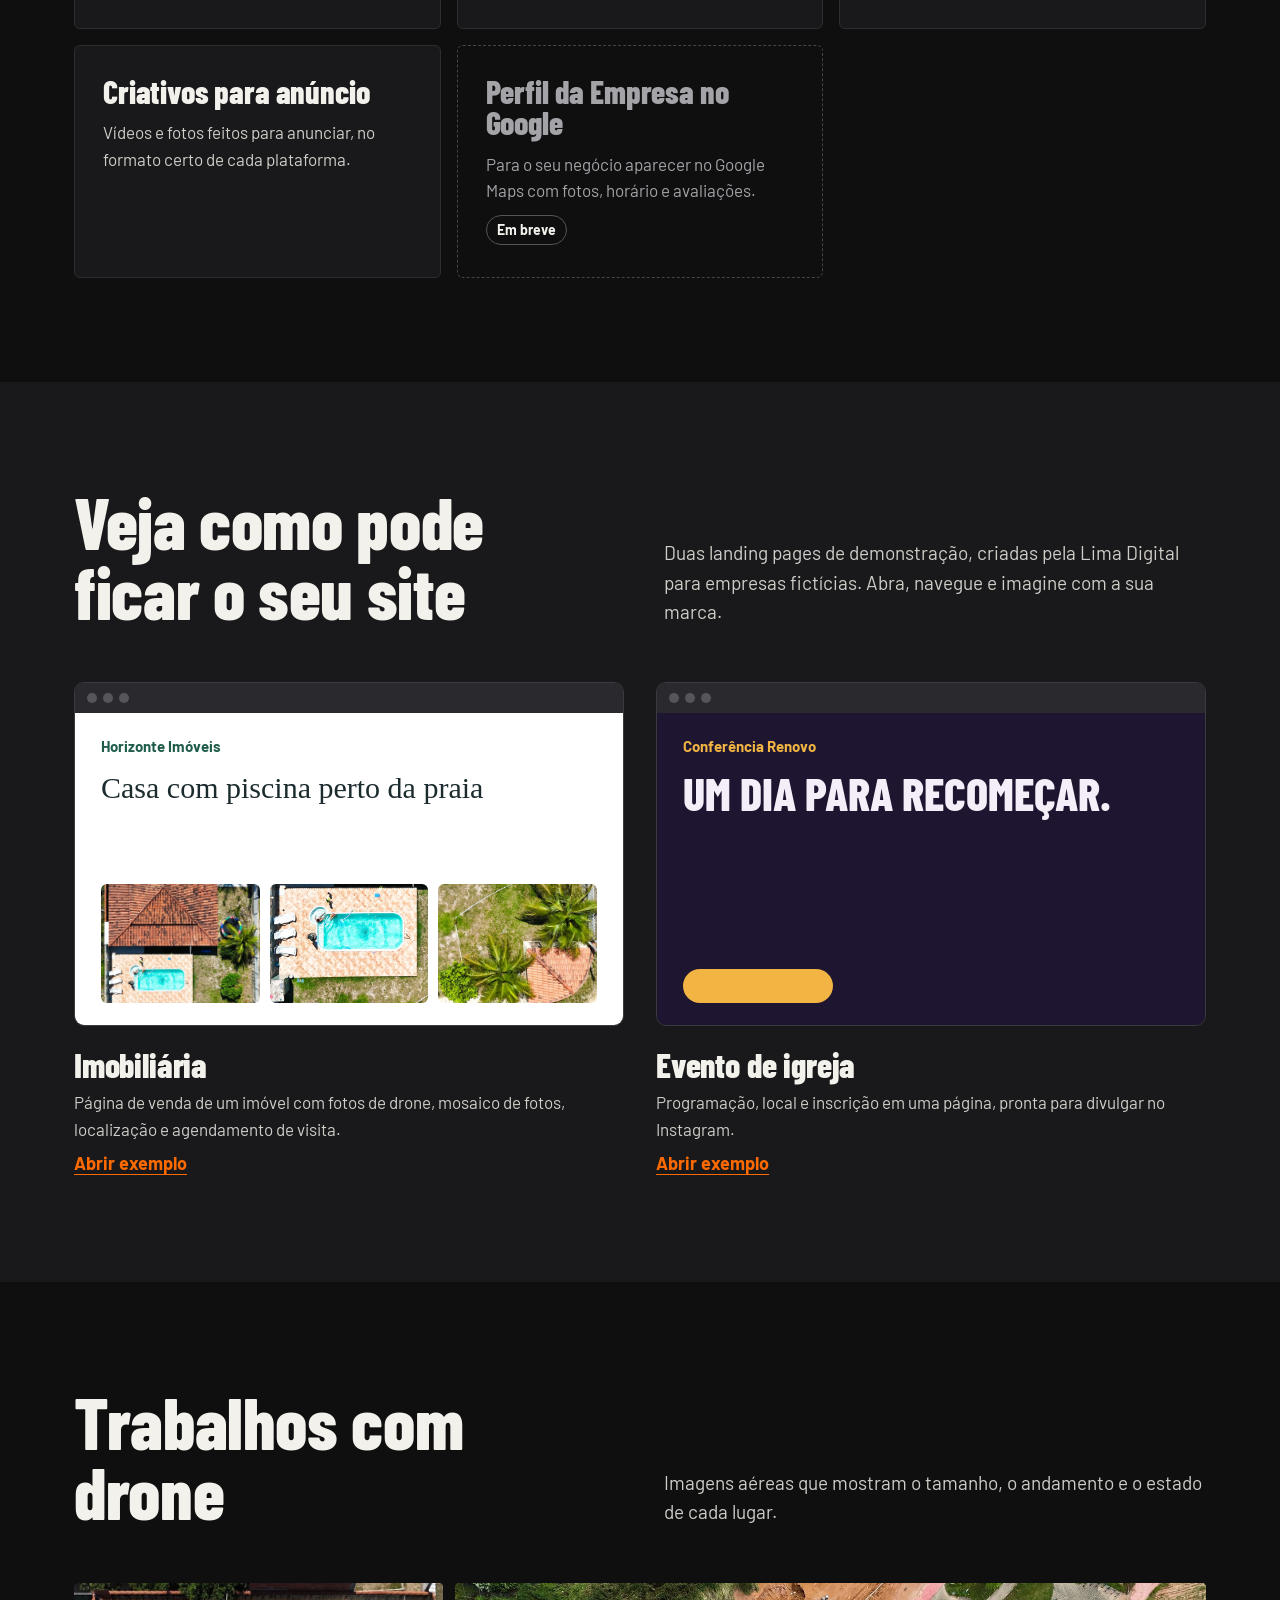
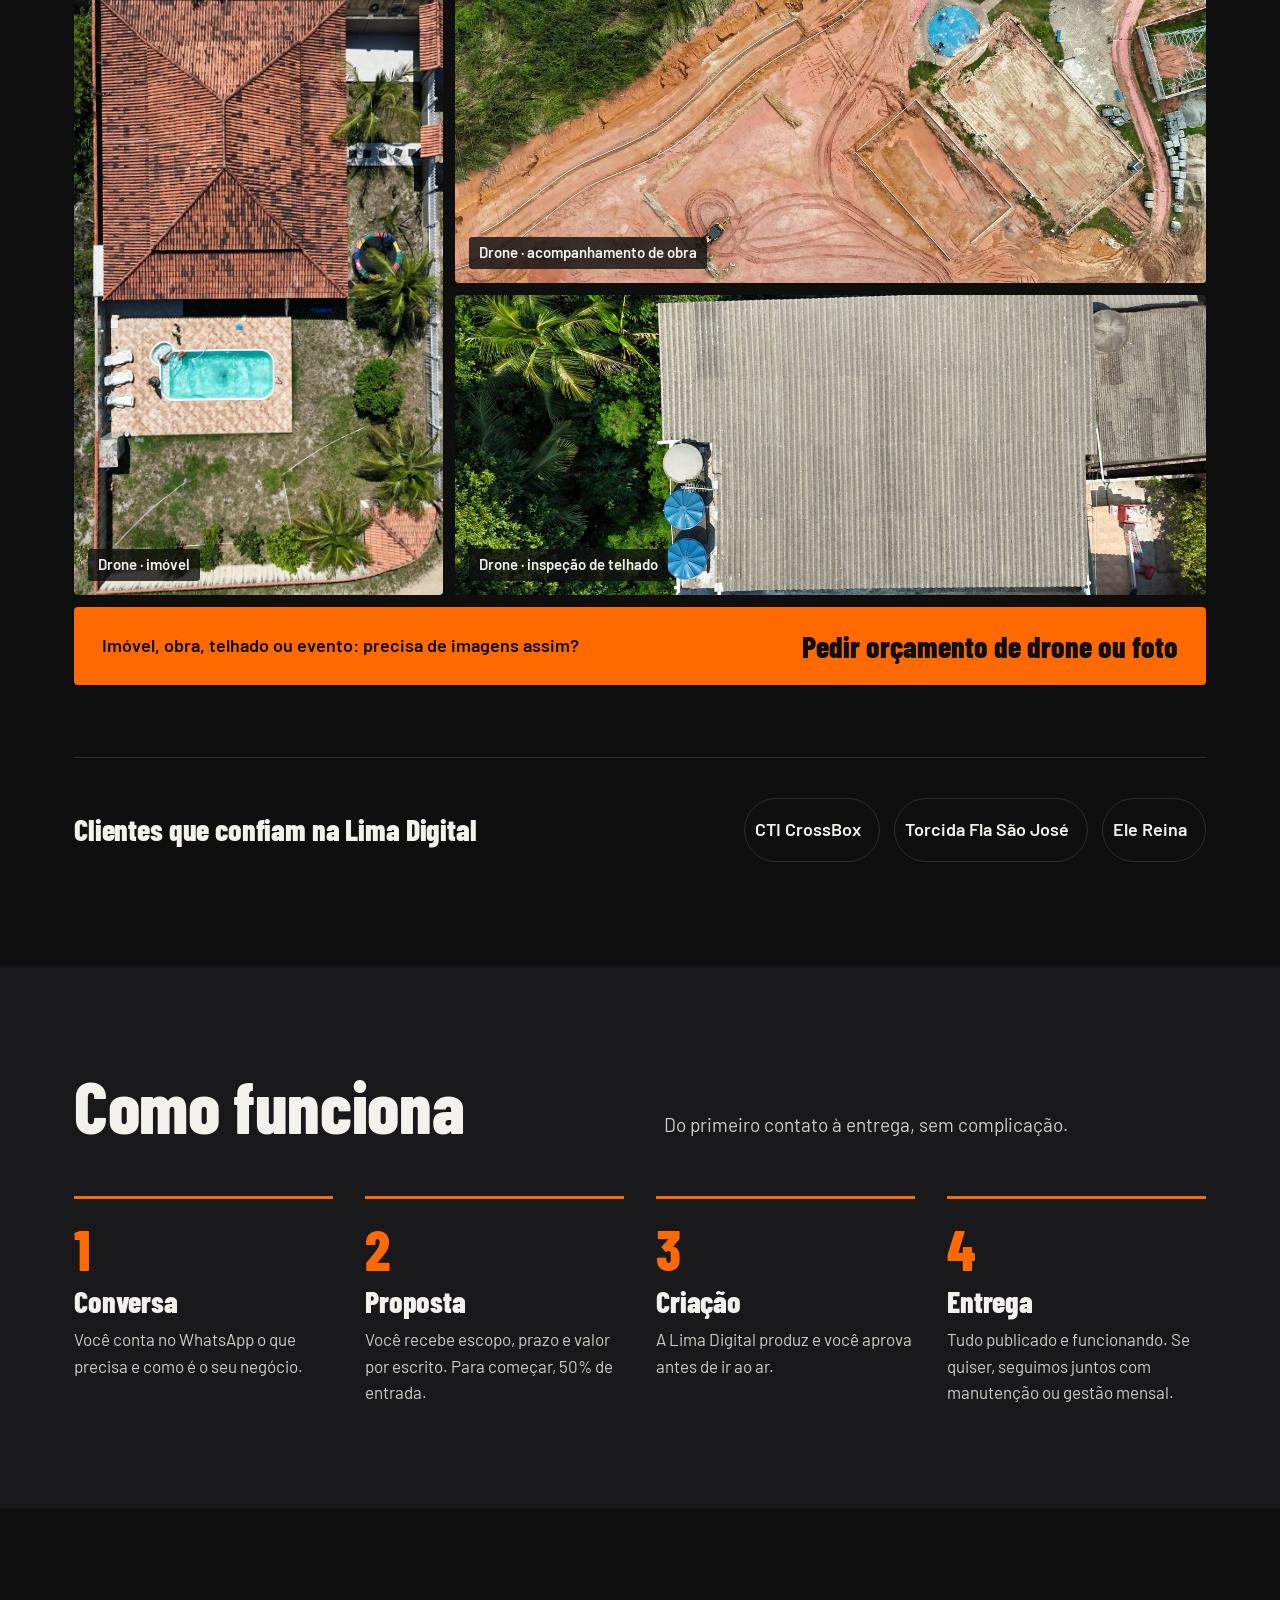
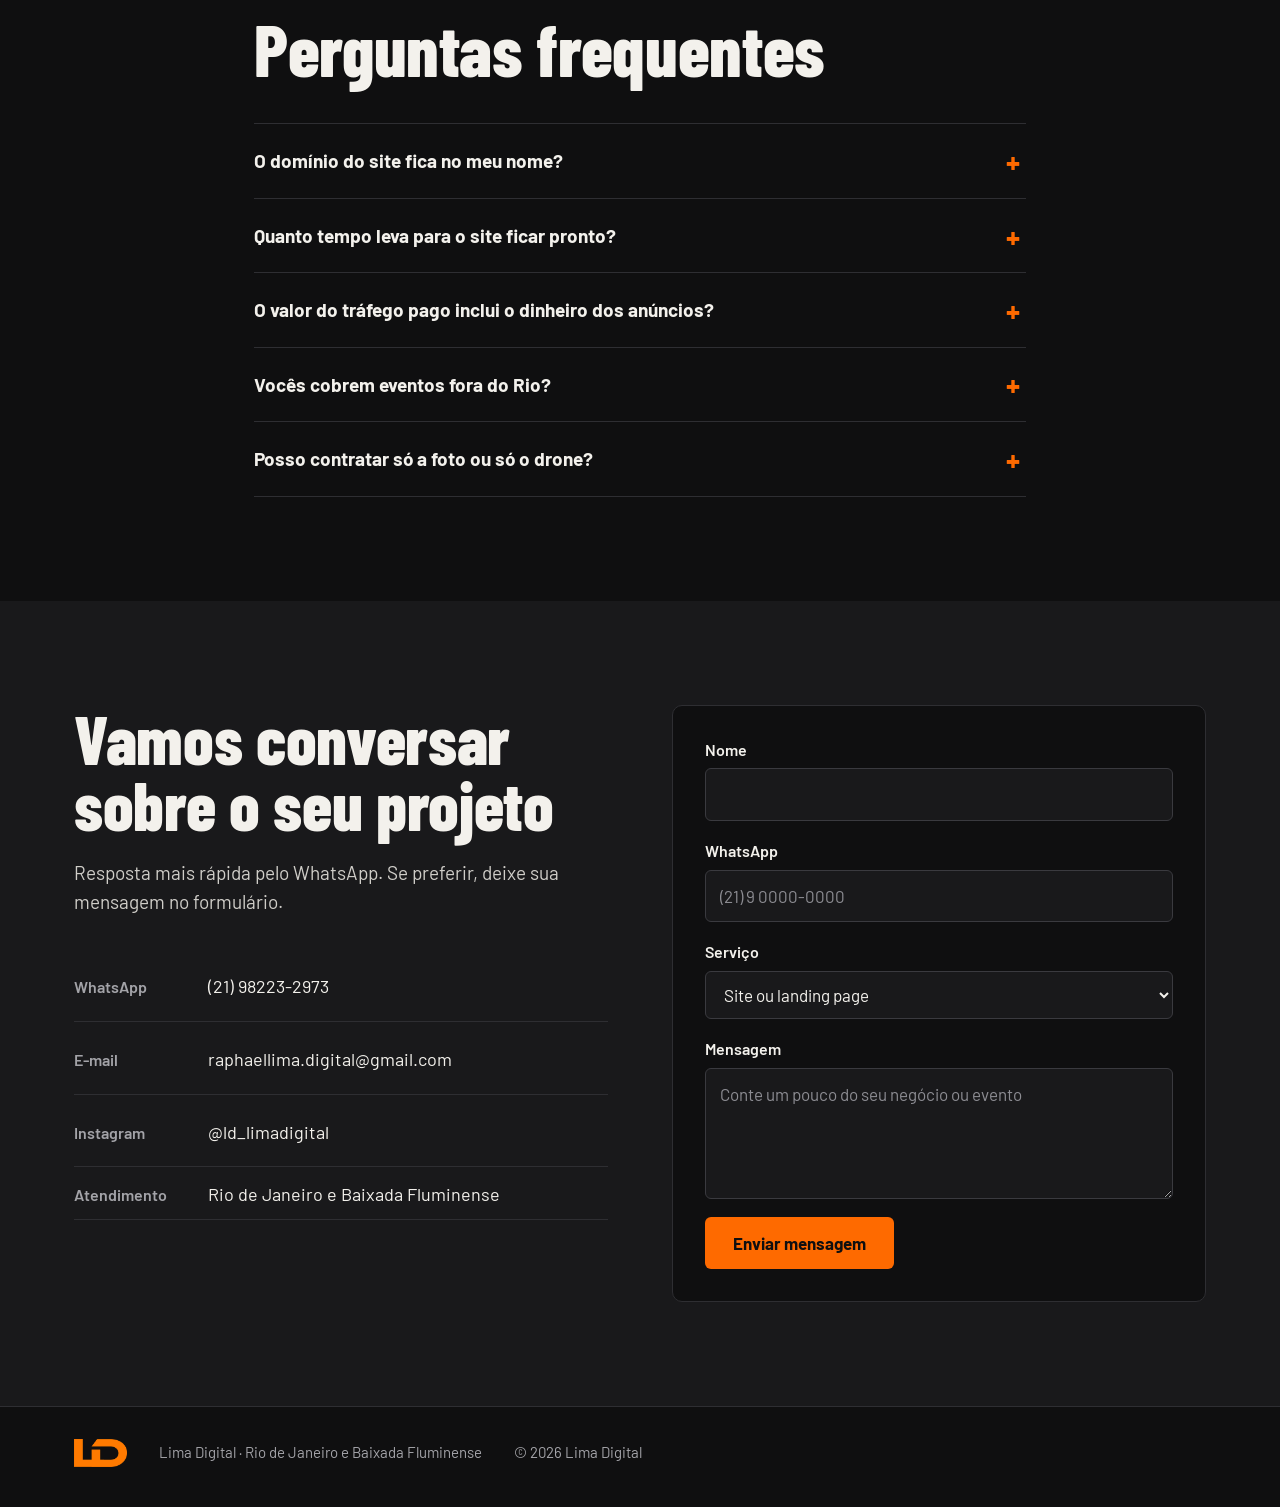
==== commit 2156b6c8: "Adiciona fotos de drone, refaz exemplo da imobiliária e ajusta galeria Co-Authored-By: Claude Opus 5" ====
--- a/index.html
+++ b/index.html
@@ -57,11 +57,11 @@
       </div>
     </div>
     <figure class="visor">
-      <img src="img/hero-drone.jpg" alt="Vista aérea feita com drone pela Lima Digital" width="900" height="1100" onerror="this.remove()">
+      <img src="img/hero-drone.jpg" alt="Vista aérea de Saquarema feita com drone pela Lima Digital: igreja no alto do morro, praia e mar" width="900" height="1100" onerror="this.remove()">
       <span class="canto c1" aria-hidden="true"></span><span class="canto c2" aria-hidden="true"></span>
       <span class="canto c3" aria-hidden="true"></span><span class="canto c4" aria-hidden="true"></span>
       <span class="mira" aria-hidden="true"></span>
-      <figcaption>Captação aérea · Rio de Janeiro</figcaption>
+      <figcaption>Captação aérea · Saquarema, RJ</figcaption>
     </figure>
   </div>
 </section>
@@ -120,13 +120,13 @@
           <div class="janela-barra"><i></i><i></i><i></i></div>
           <div class="mini-imob">
             <b>Horizonte Imóveis</b>
-            <span class="mini-titulo">Sua casa em Nova Iguaçu, vista de todos os ângulos.</span>
-            <span class="mini-cards"><i></i><i></i><i></i></span>
+            <span class="mini-titulo">Casa com piscina perto da praia</span>
+            <span class="mini-cards"><i style="background: #E7E1D3 url(exemplos/img/casa-aerea.jpg) center/cover"></i><i style="background: #E7E1D3 url(exemplos/img/casa-piscina.jpg) center/cover"></i><i style="background: #E7E1D3 url(exemplos/img/casa-jardim.jpg) center/cover"></i></span>
           </div>
         </div>
         <div class="exemplo-info">
           <h3>Imobiliária</h3>
-          <p>Imóveis em destaque, vista aérea com drone e contato direto com o corretor.</p>
+          <p>Página de venda de um imóvel com fotos de drone, mosaico de fotos, localização e agendamento de visita.</p>
           <span class="link">Abrir exemplo</span>
         </div>
       </a>
@@ -152,15 +152,15 @@
 <section class="secao" id="trabalhos" aria-labelledby="t-trabalhos">
   <div class="largura">
     <div class="cabeca">
-      <h2 id="t-trabalhos">Fotografia, drone e eventos</h2>
-      <p>Imagens que mostram o tamanho do lugar e a energia do momento.</p>
+      <h2 id="t-trabalhos">Trabalhos com drone</h2>
+      <p>Imagens aéreas que mostram o tamanho, o andamento e o estado de cada lugar.</p>
     </div>
     <div class="galeria">
-      <figure class="foto foto-alta"><img src="img/galeria-drone.jpg" alt="Imóvel fotografado de cima com drone" loading="lazy" onerror="this.remove()"><figcaption>Drone · imóvel</figcaption></figure>
-      <figure class="foto"><img src="img/galeria-corporativo.jpg" alt="Cobertura fotográfica de evento corporativo" loading="lazy" onerror="this.remove()"><figcaption>Evento corporativo</figcaption></figure>
-      <figure class="foto"><img src="img/galeria-igreja.jpg" alt="Cobertura fotográfica de evento de igreja" loading="lazy" onerror="this.remove()"><figcaption>Evento de igreja</figcaption></figure>
-      <figure class="foto foto-larga"><img src="img/galeria-empresa.jpg" alt="Fotografia para empresa" loading="lazy" onerror="this.remove()"><figcaption>Fotografia para empresas</figcaption></figure>
-    </div>
+      <figure class="foto foto-alta"><img src="img/galeria-drone.jpg" alt="Casa com piscina fotografada de cima com drone" loading="lazy" onerror="this.remove()"><figcaption>Drone · imóvel</figcaption></figure>
+      <figure class="foto foto-larga"><img src="img/galeria-obra.jpg" alt="Obra fotografada de cima com drone: terraplenagem, máquina e áreas demarcadas" loading="lazy" onerror="this.remove()"><figcaption>Drone · acompanhamento de obra</figcaption></figure>
+      <figure class="foto foto-larga"><img src="img/galeria-telhado.jpg" alt="Telhado visto de cima com drone para inspeção, com caixas d'água ao lado" style="object-position: 56% 50%" loading="lazy" onerror="this.remove()"><figcaption>Drone · inspeção de telhado</figcaption></figure>
+    </div>
+    <a class="galeria-cta" href="https://wa.me/5521982232973?text=Ol%C3%A1!%20Quero%20um%20or%C3%A7amento%20de%20drone%20ou%20fotografia." target="_blank" rel="noopener"><span>Imóvel, obra, telhado ou evento: precisa de imagens assim?</span><b>Pedir orçamento de drone ou foto</b></a>
 
     <div class="clientes">
       <h3>Clientes que confiam na Lima Digital</h3>
--- a/css/style.css
+++ b/css/style.css
@@ -6,7 +6,7 @@
   --linha: #2E2E32;
   --gelo: #F3F1EC;
   --cinza: #A3A3A8;
-  --laranja: #F26B1D;
+  --laranja: #FE6A00;
   --laranja-claro: #FF8A45;
   --titulo: 'Barlow Condensed', 'Arial Narrow', sans-serif;
   --texto: 'Barlow', 'Helvetica Neue', Arial, sans-serif;
@@ -73,7 +73,7 @@
 
 /* Visor de câmera/drone: o elemento marcante da página */
 .visor { position: relative; margin: 0; aspect-ratio: 4 / 5; background: var(--grafite) repeating-linear-gradient(0deg, transparent 0 63px, #222225 63px 64px), repeating-linear-gradient(90deg, transparent 0 63px, #222225 63px 64px); border-radius: 2px; overflow: hidden; }
-.visor img { position: absolute; inset: 0; width: 100%; height: 100%; object-fit: cover; }
+.visor img { position: absolute; inset: 0; width: 100%; height: 100%; object-fit: cover; object-position: 66% 50%; }
 .canto { position: absolute; width: 44px; height: 44px; border-color: var(--laranja); border-style: solid; border-width: 0; z-index: 2; }
 .c1 { top: 18px; left: 18px; border-top-width: 3px; border-left-width: 3px; }
 .c2 { top: 18px; right: 18px; border-top-width: 3px; border-right-width: 3px; }
@@ -128,11 +128,15 @@
 .exemplo-info p { color: #CFCDC8; font-size: 17px; }
 
 /* Galeria */
-.galeria { display: grid; grid-template-columns: repeat(3, minmax(0, 1fr)); grid-auto-rows: 260px; gap: 12px; }
+.galeria { display: grid; grid-template-columns: repeat(3, minmax(0, 1fr)); grid-auto-rows: 300px; gap: 12px; }
 .foto { position: relative; margin: 0; background: var(--grafite); border-radius: 4px; overflow: hidden; }
 .foto img { width: 100%; height: 100%; object-fit: cover; }
 .foto-alta { grid-row: span 2; }
 .foto-larga { grid-column: span 2; }
+.galeria-cta { margin-top: 12px; display: flex; flex-wrap: wrap; align-items: center; justify-content: space-between; gap: 12px 24px; padding: 24px 28px; border-radius: 4px; background: var(--laranja); color: var(--preto); text-decoration: none; }
+.galeria-cta span { font-size: 18px; font-weight: 600; }
+.galeria-cta b { font-family: var(--titulo); font-weight: 800; font-size: 30px; line-height: 1; }
+.galeria-cta:hover { background: var(--laranja-claro); }
 .foto figcaption { position: absolute; left: 14px; bottom: 14px; font-size: 15px; font-weight: 600; background: rgba(15, 15, 16, 0.8); padding: 4px 10px; border-radius: 3px; }
 
 .clientes { margin-top: 72px; padding-top: 40px; border-top: 1px solid var(--linha); display: flex; flex-wrap: wrap; align-items: center; justify-content: space-between; gap: 24px; }
@@ -174,7 +178,7 @@
 .campo label { font-weight: 600; font-size: 16px; }
 .campo input, .campo select, .campo textarea { font: inherit; font-size: 17px; color: var(--gelo); background: var(--grafite); border: 1px solid #3A3A3F; border-radius: var(--raio); padding: 12px 14px; min-height: 48px; }
 .campo input::placeholder, .campo textarea::placeholder { color: #8C8C92; }
-.campo input:focus, .campo select:focus, .campo textarea:focus { border-color: var(--laranja); outline: none; box-shadow: 0 0 0 3px rgba(242, 107, 29, 0.35); }
+.campo input:focus, .campo select:focus, .campo textarea:focus { border-color: var(--laranja); outline: none; box-shadow: 0 0 0 3px rgba(254, 106, 0, 0.35); }
 .form .btn { align-self: flex-start; }
 .escondido { position: absolute; left: -9999px; }
 
@@ -211,9 +215,10 @@
   .hero-botoes .btn { width: 100%; }
   .servicos { grid-template-columns: 1fr; }
   .serv-destaque { grid-column: auto; padding: 30px 26px; }
-  .galeria { grid-template-columns: 1fr 1fr; grid-auto-rows: 180px; }
-  .foto-alta { grid-row: span 1; }
-  .foto-larga { grid-column: span 2; }
+  .galeria { grid-template-columns: 1fr; grid-auto-rows: 220px; }
+  .foto-alta { grid-row: span 2; }
+  .foto-larga { grid-column: auto; }
+  .galeria-cta b { font-size: 24px; }
   .passos { grid-template-columns: 1fr; gap: 28px; }
   .form { padding: 22px; }
   .form .btn { align-self: stretch; }
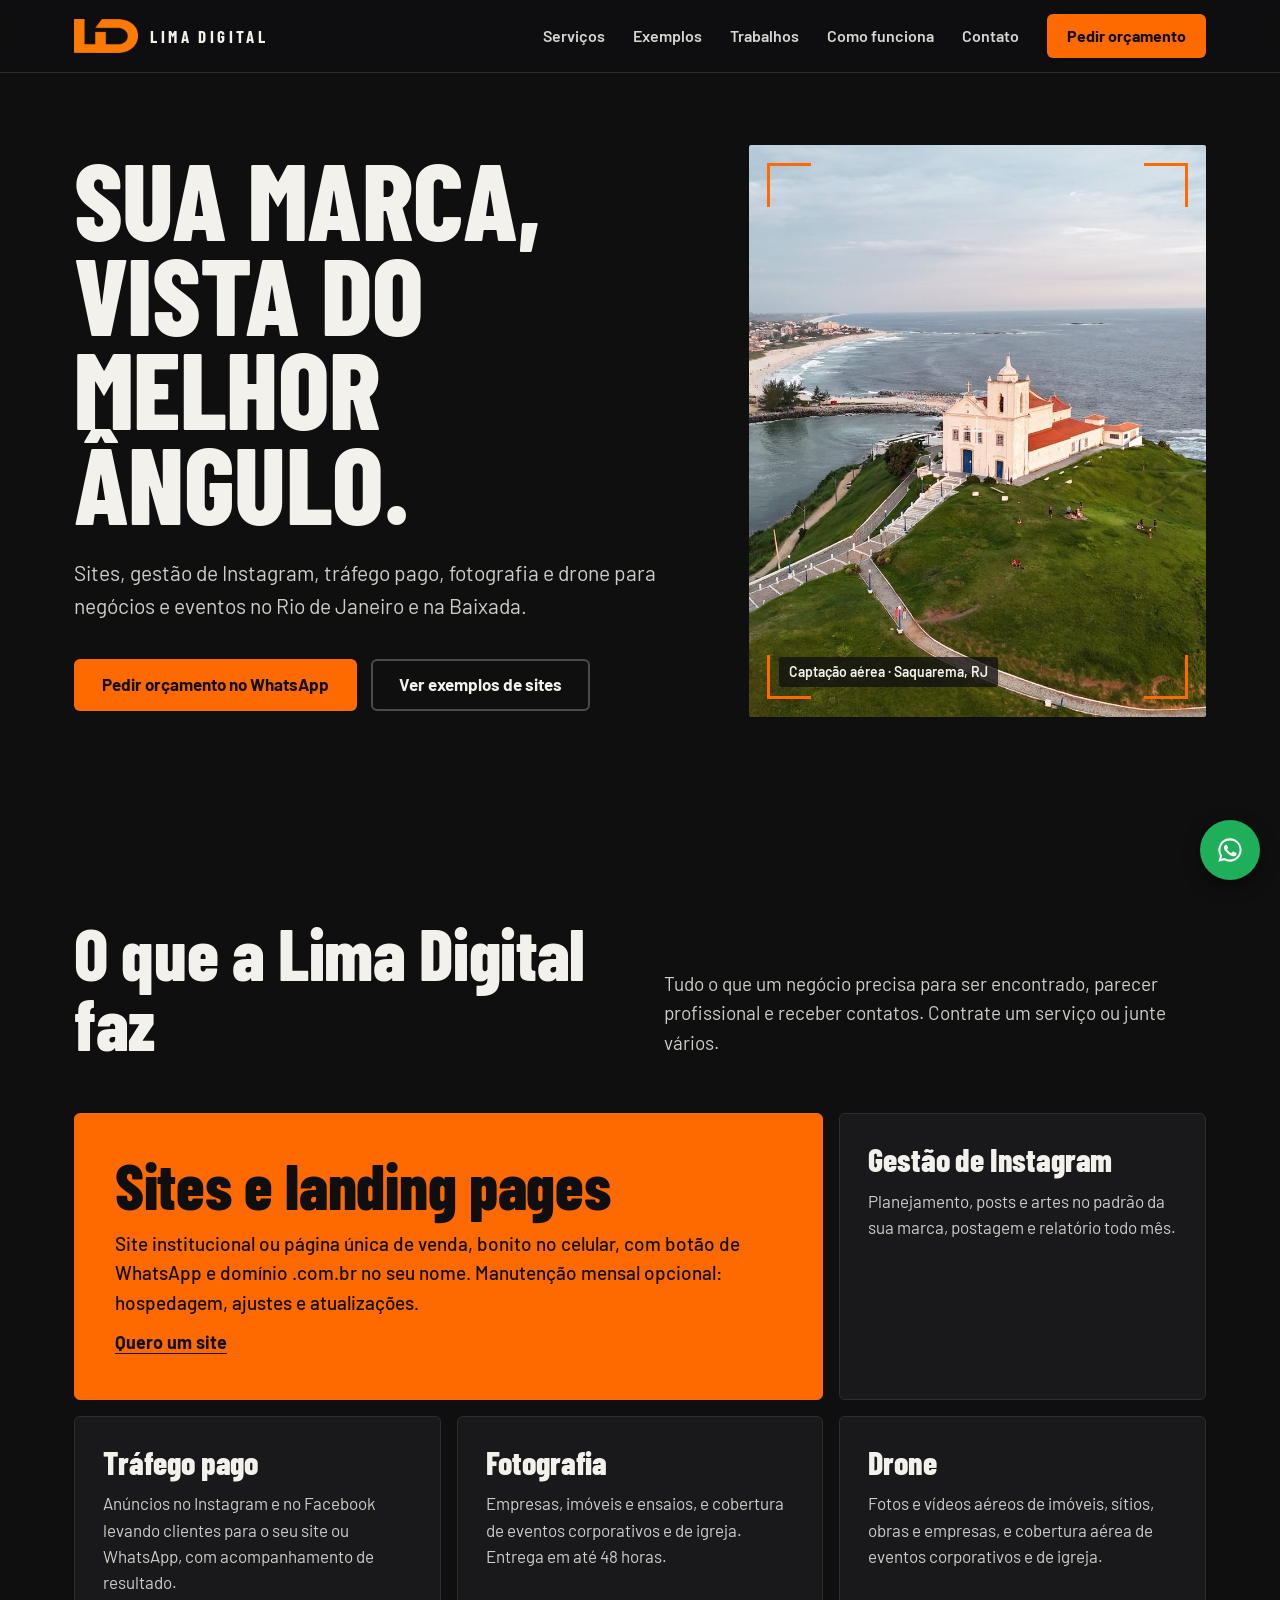
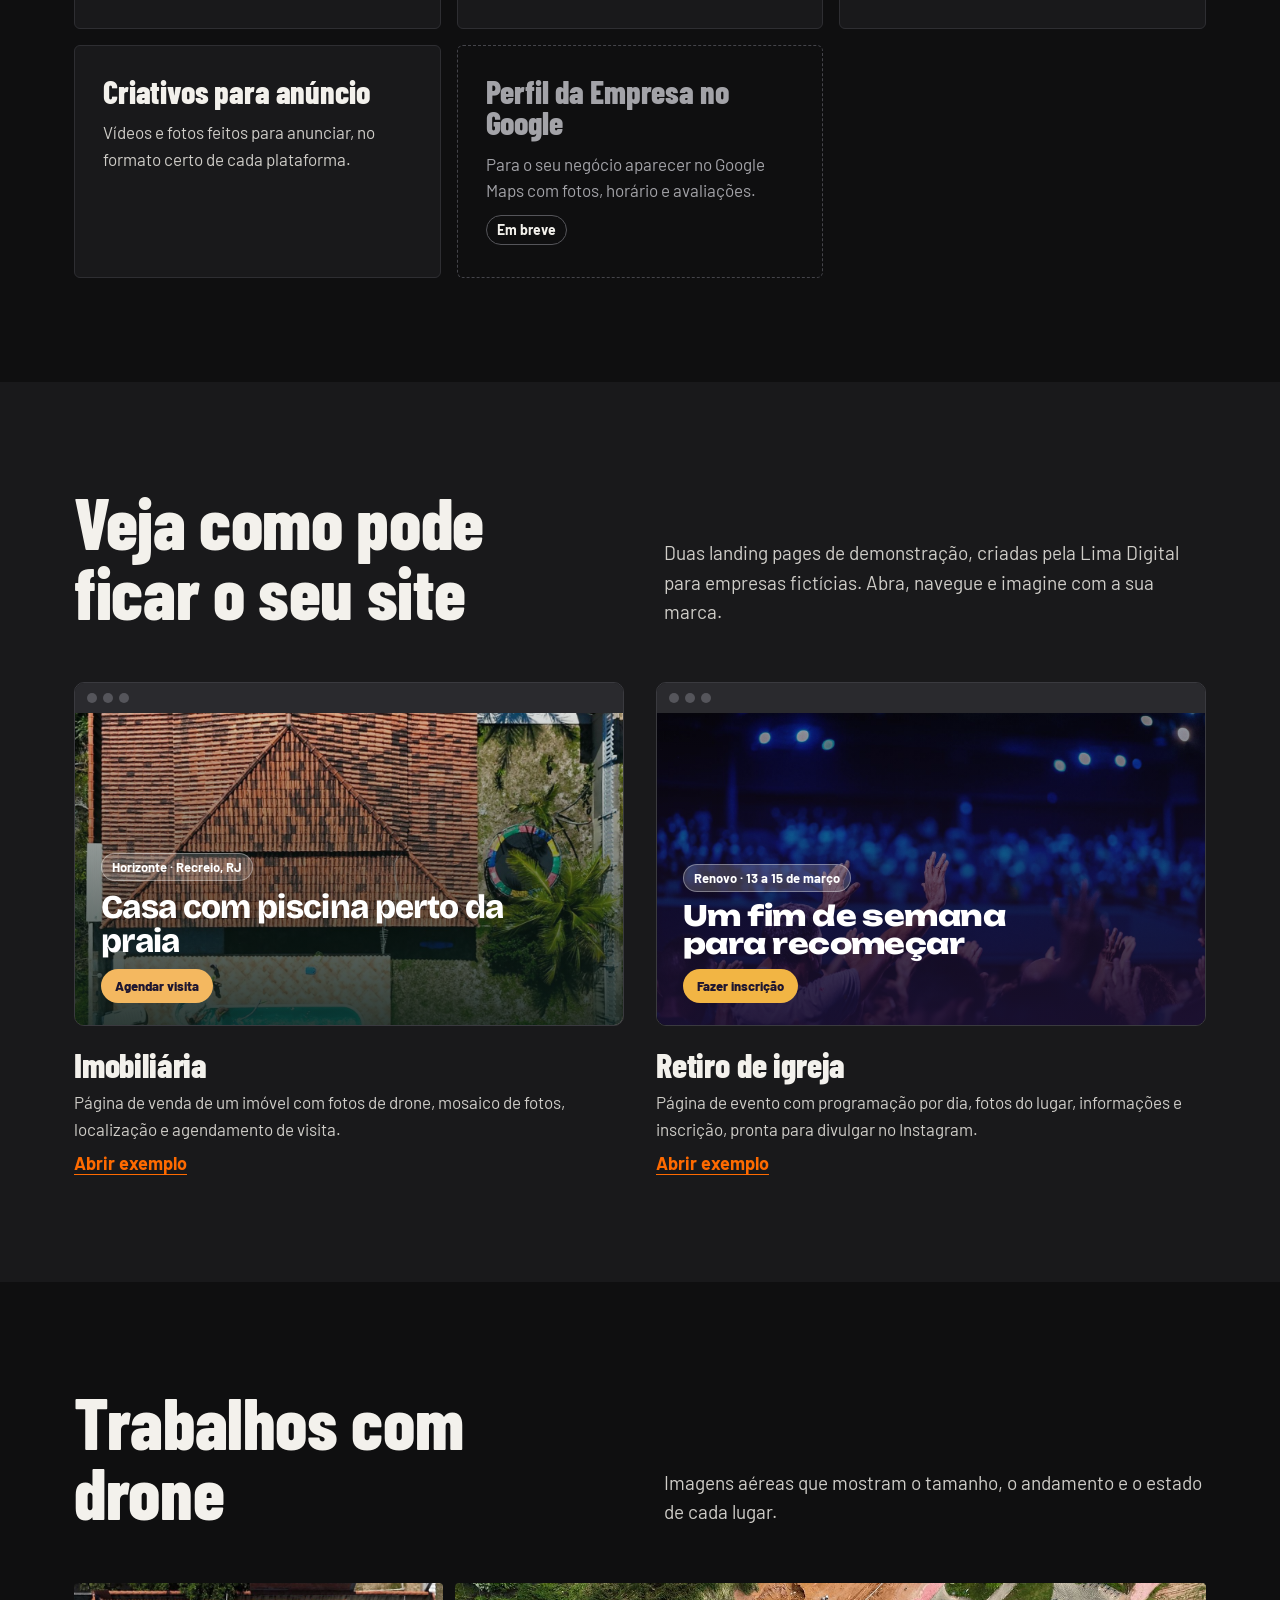
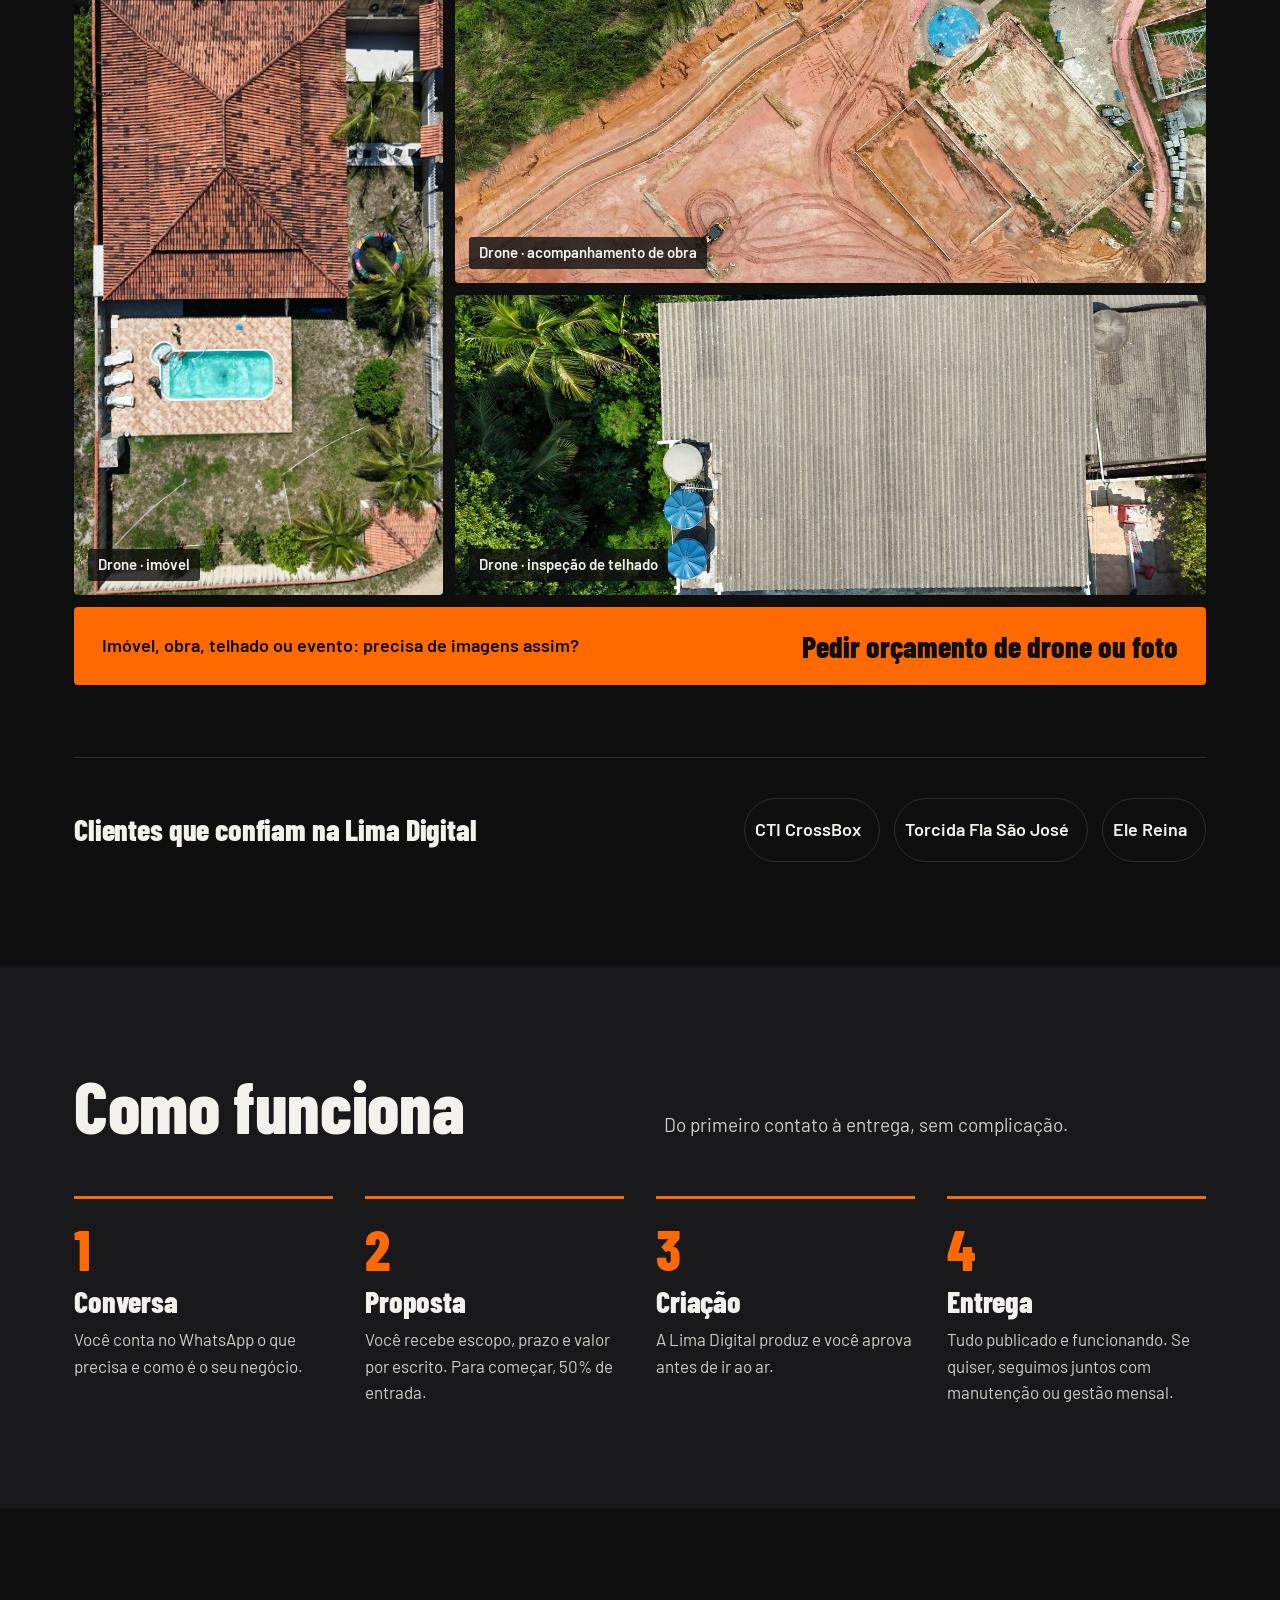
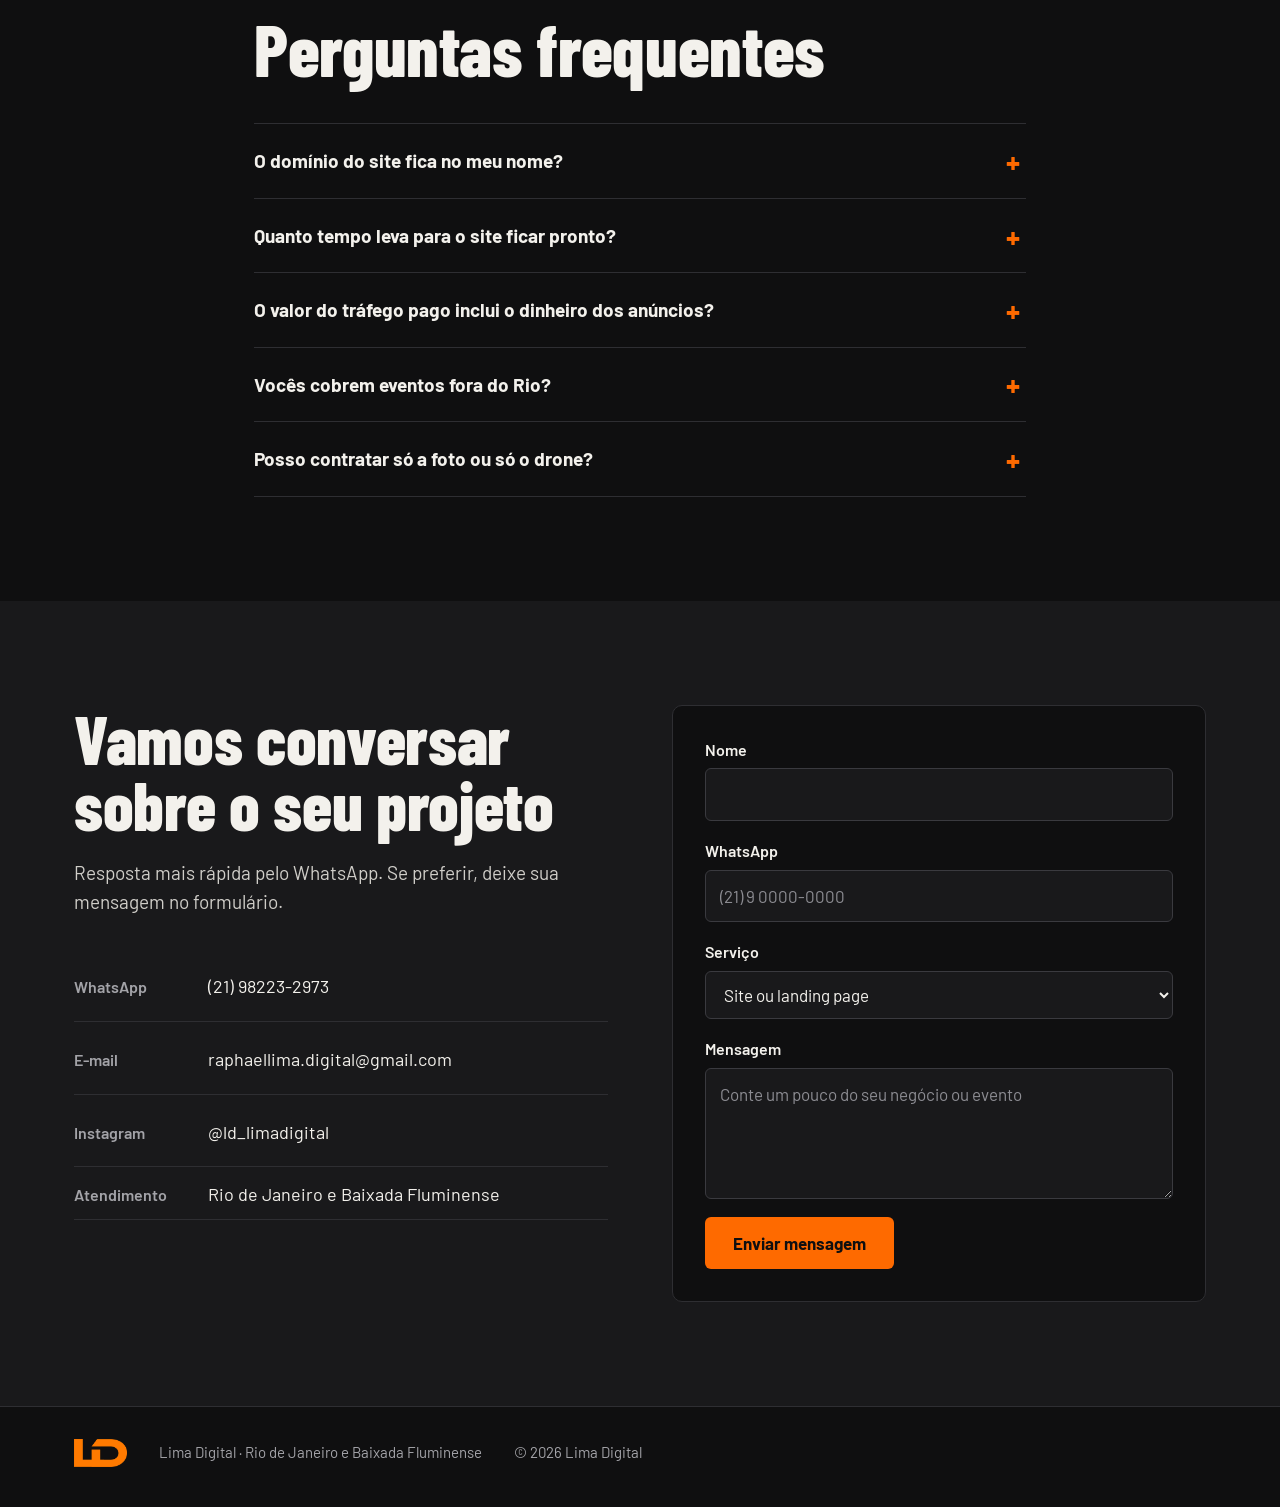
==== commit 1bdc468f: "Refaz exemplo da conferência com fotos de culto e retiro e ajusta o site Co-Authored-By: Claude Opus" ====
--- a/index.html
+++ b/index.html
@@ -17,7 +17,7 @@
 <link rel="apple-touch-icon" href="apple-touch-icon.png">
 <link rel="preconnect" href="https://fonts.googleapis.com">
 <link rel="preconnect" href="https://fonts.gstatic.com" crossorigin>
-<link rel="stylesheet" href="https://fonts.googleapis.com/css2?family=Barlow+Condensed:wght@600;700;800&family=Barlow:wght@400;500;600;700&display=swap">
+<link rel="stylesheet" href="https://fonts.googleapis.com/css2?family=Barlow+Condensed:wght@600;700;800&family=Barlow:wght@400;500;600;700&family=Bricolage+Grotesque:opsz,wght@12..96,800&family=Unbounded:wght@800&display=swap">
 <link rel="stylesheet" href="css/style.css">
 </head>
 <body>
@@ -118,10 +118,11 @@
       <a class="exemplo" href="exemplos/imobiliaria.html">
         <div class="janela janela-imob" aria-hidden="true">
           <div class="janela-barra"><i></i><i></i><i></i></div>
-          <div class="mini-imob">
-            <b>Horizonte Imóveis</b>
+          <div class="mini-foto mini-imob">
+            <img src="exemplos/img/casa-hero.jpg" alt="" loading="lazy">
+            <span class="mini-marca">Horizonte · Recreio, RJ</span>
             <span class="mini-titulo">Casa com piscina perto da praia</span>
-            <span class="mini-cards"><i style="background: #E7E1D3 url(exemplos/img/casa-aerea.jpg) center/cover"></i><i style="background: #E7E1D3 url(exemplos/img/casa-piscina.jpg) center/cover"></i><i style="background: #E7E1D3 url(exemplos/img/casa-jardim.jpg) center/cover"></i></span>
+            <span class="mini-botao">Agendar visita</span>
           </div>
         </div>
         <div class="exemplo-info">
@@ -133,15 +134,16 @@
       <a class="exemplo" href="exemplos/conferencia.html">
         <div class="janela janela-conf" aria-hidden="true">
           <div class="janela-barra"><i></i><i></i><i></i></div>
-          <div class="mini-conf">
-            <b>Conferência Renovo</b>
-            <span class="mini-titulo">Um dia para recomeçar.</span>
-            <span class="mini-botao"></span>
+          <div class="mini-foto mini-conf">
+            <img src="exemplos/img/culto-hero.jpg" alt="" loading="lazy">
+            <span class="mini-marca">Renovo · 13 a 15 de março</span>
+            <span class="mini-titulo">Um fim de semana para recomeçar</span>
+            <span class="mini-botao">Fazer inscrição</span>
           </div>
         </div>
         <div class="exemplo-info">
-          <h3>Evento de igreja</h3>
-          <p>Programação, local e inscrição em uma página, pronta para divulgar no Instagram.</p>
+          <h3>Retiro de igreja</h3>
+          <p>Página de evento com programação por dia, fotos do lugar, informações e inscrição, pronta para divulgar no Instagram.</p>
           <span class="link">Abrir exemplo</span>
         </div>
       </a>
--- a/css/style.css
+++ b/css/style.css
@@ -113,16 +113,20 @@
 @media (prefers-reduced-motion: reduce) { .exemplo:hover .janela { transform: none; } }
 .janela-barra { height: 30px; flex: none; background: #2A2A2E; display: flex; align-items: center; gap: 6px; padding: 0 12px; }
 .janela-barra i { width: 10px; height: 10px; border-radius: 50%; background: #55555B; }
-.mini-imob { flex: 1; background: #FFFFFF; color: #1B2B2E; padding: 22px 26px; display: flex; flex-direction: column; gap: 12px; }
-.mini-imob b { font-size: 15px; color: #1F5C4A; }
-.mini-imob .mini-titulo { font-family: Georgia, serif; font-size: clamp(20px, 2.4vw, 30px); line-height: 1.1; max-width: 16em; }
-.mini-cards { margin-top: auto; display: grid; grid-template-columns: repeat(3, 1fr); gap: 10px; }
-.mini-cards i { aspect-ratio: 4 / 3; background: #E7E1D3; border-radius: 6px; }
-.mini-cards i:first-child { background: #1F5C4A; }
-.mini-conf { flex: 1; background: #1E1630; color: #F4EEF8; padding: 22px 26px; display: flex; flex-direction: column; gap: 12px; }
-.mini-conf b { font-size: 15px; color: #F2B544; }
-.mini-conf .mini-titulo { font-family: var(--titulo); font-weight: 800; font-size: clamp(30px, 3.6vw, 48px); line-height: 0.95; text-transform: uppercase; }
-.mini-botao { margin-top: auto; width: 150px; height: 34px; border-radius: 99px; background: #F2B544; }
+.mini-foto { flex: 1; position: relative; isolation: isolate; overflow: hidden; color: #fff; padding: 22px 26px; display: flex; flex-direction: column; justify-content: flex-end; align-items: flex-start; gap: 10px; }
+.mini-foto img { position: absolute; inset: 0; width: 100%; height: 100%; object-fit: cover; z-index: -2; transition: transform .6s ease; }
+.mini-foto::after { content: ""; position: absolute; inset: 0; z-index: -1; }
+.mini-imob::after { background: linear-gradient(180deg, rgba(10,25,21,0.15) 0%, rgba(10,25,21,0.85) 100%); }
+.mini-conf::after { background: linear-gradient(180deg, rgba(26,16,48,0.2) 0%, rgba(26,16,48,0.9) 100%); }
+.exemplo:hover .mini-foto img { transform: scale(1.05); }
+@media (prefers-reduced-motion: reduce) { .exemplo:hover .mini-foto img { transform: none; } }
+.mini-marca { font-size: 13px; font-weight: 700; background: rgba(255,255,255,0.18); border: 1px solid rgba(255,255,255,0.35); padding: 3px 10px; border-radius: 99px; }
+.mini-titulo { font-size: clamp(22px, 2.6vw, 34px); font-weight: 800; line-height: 1.02; letter-spacing: -0.02em; max-width: 13em; }
+.mini-imob .mini-titulo { font-family: 'Bricolage Grotesque', var(--texto); }
+.mini-conf .mini-titulo { font-family: 'Unbounded', var(--texto); font-size: clamp(19px, 2.2vw, 28px); }
+.mini-botao { font-size: 13px; font-weight: 800; padding: 7px 14px; border-radius: 99px; color: #1E1630; }
+.mini-imob .mini-botao { background: #F4B860; }
+.mini-conf .mini-botao { background: #F2B544; }
 .exemplo-info { display: flex; flex-direction: column; gap: 8px; }
 .exemplo-info h3 { font-size: 34px; }
 .exemplo-info p { color: #CFCDC8; font-size: 17px; }
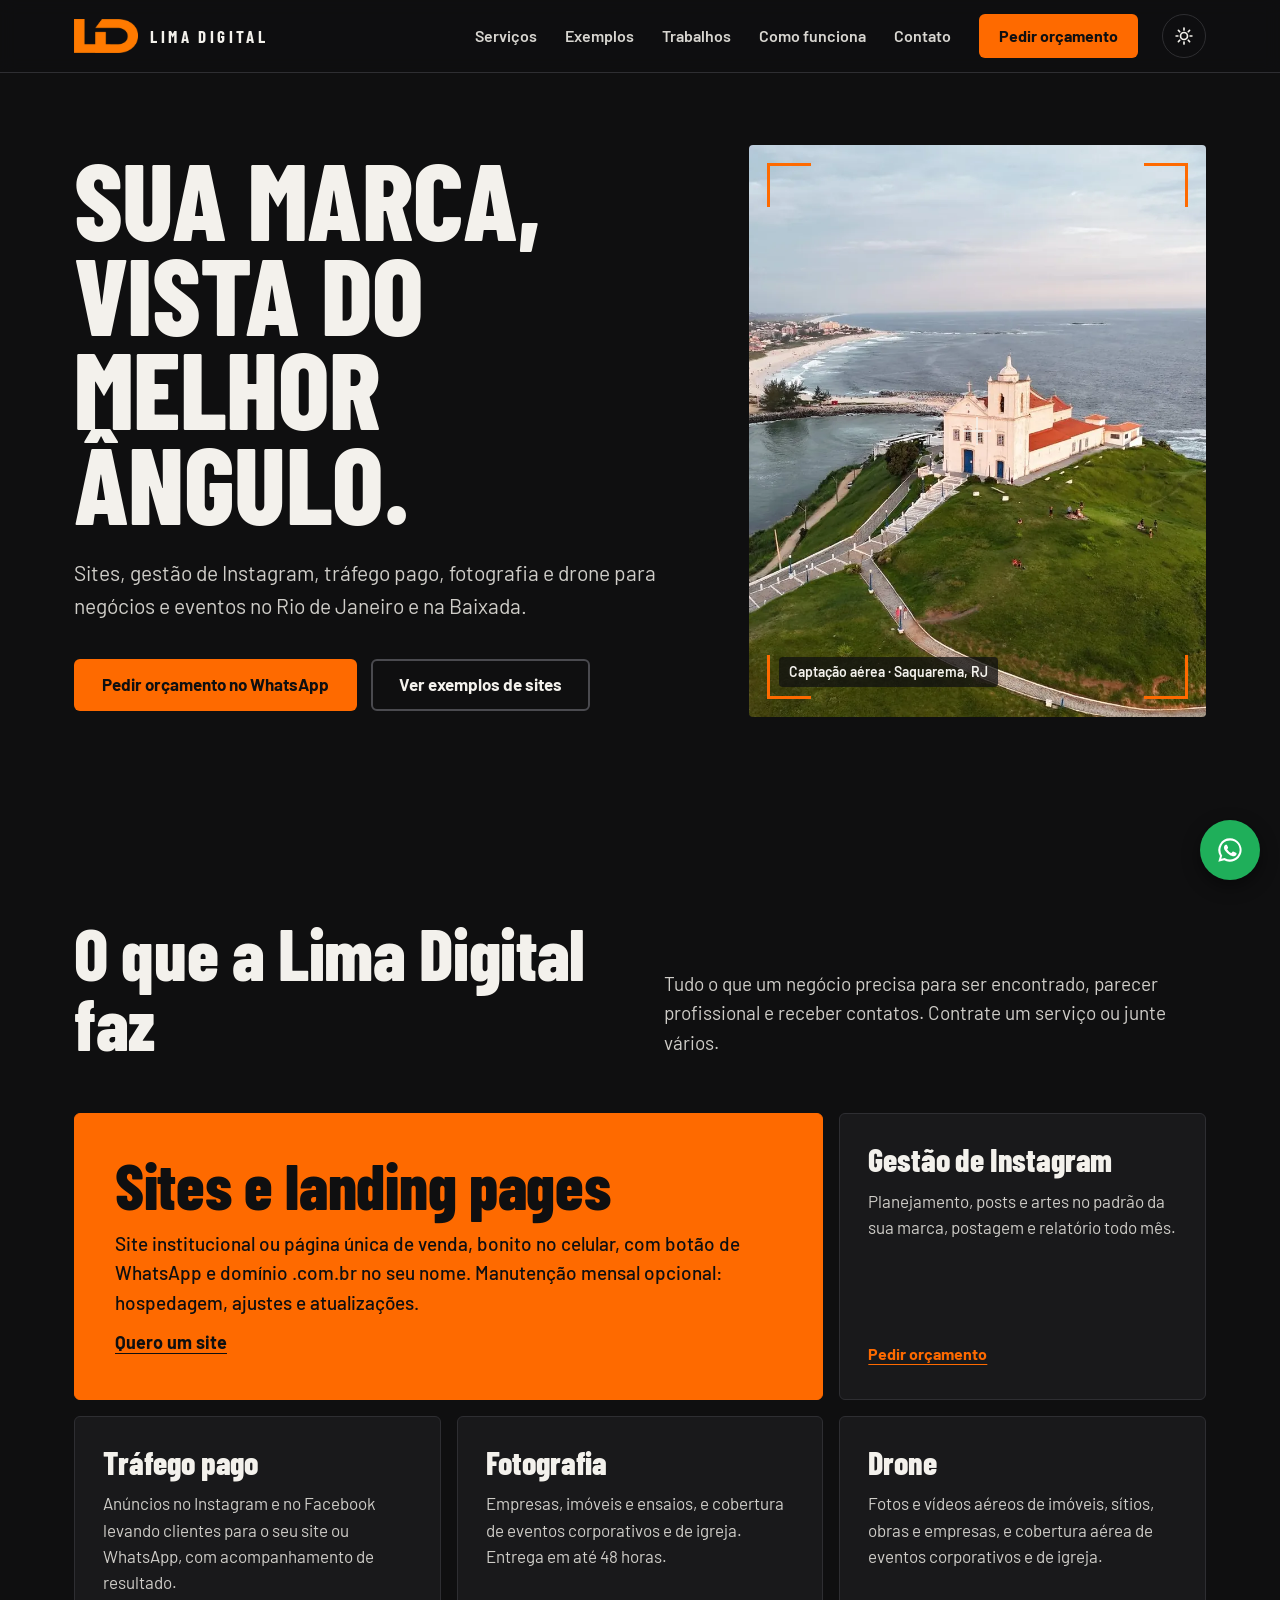
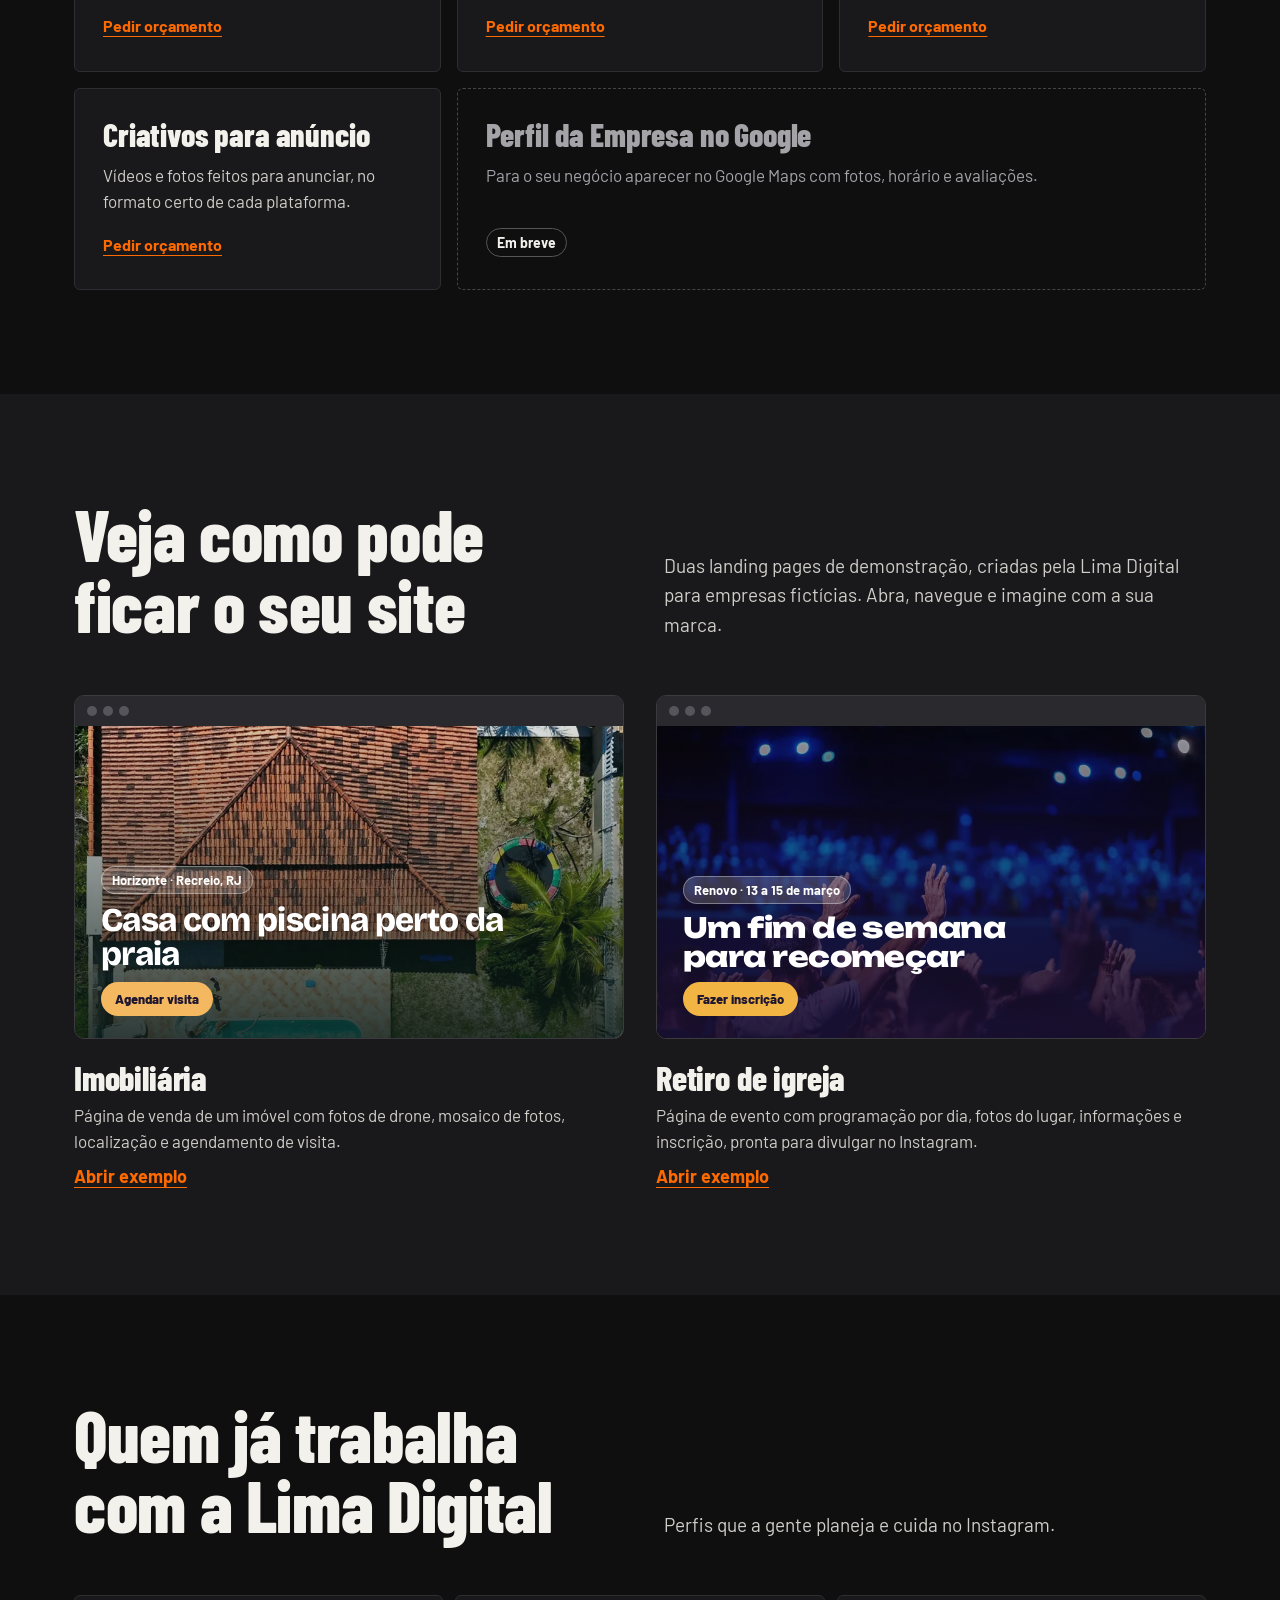
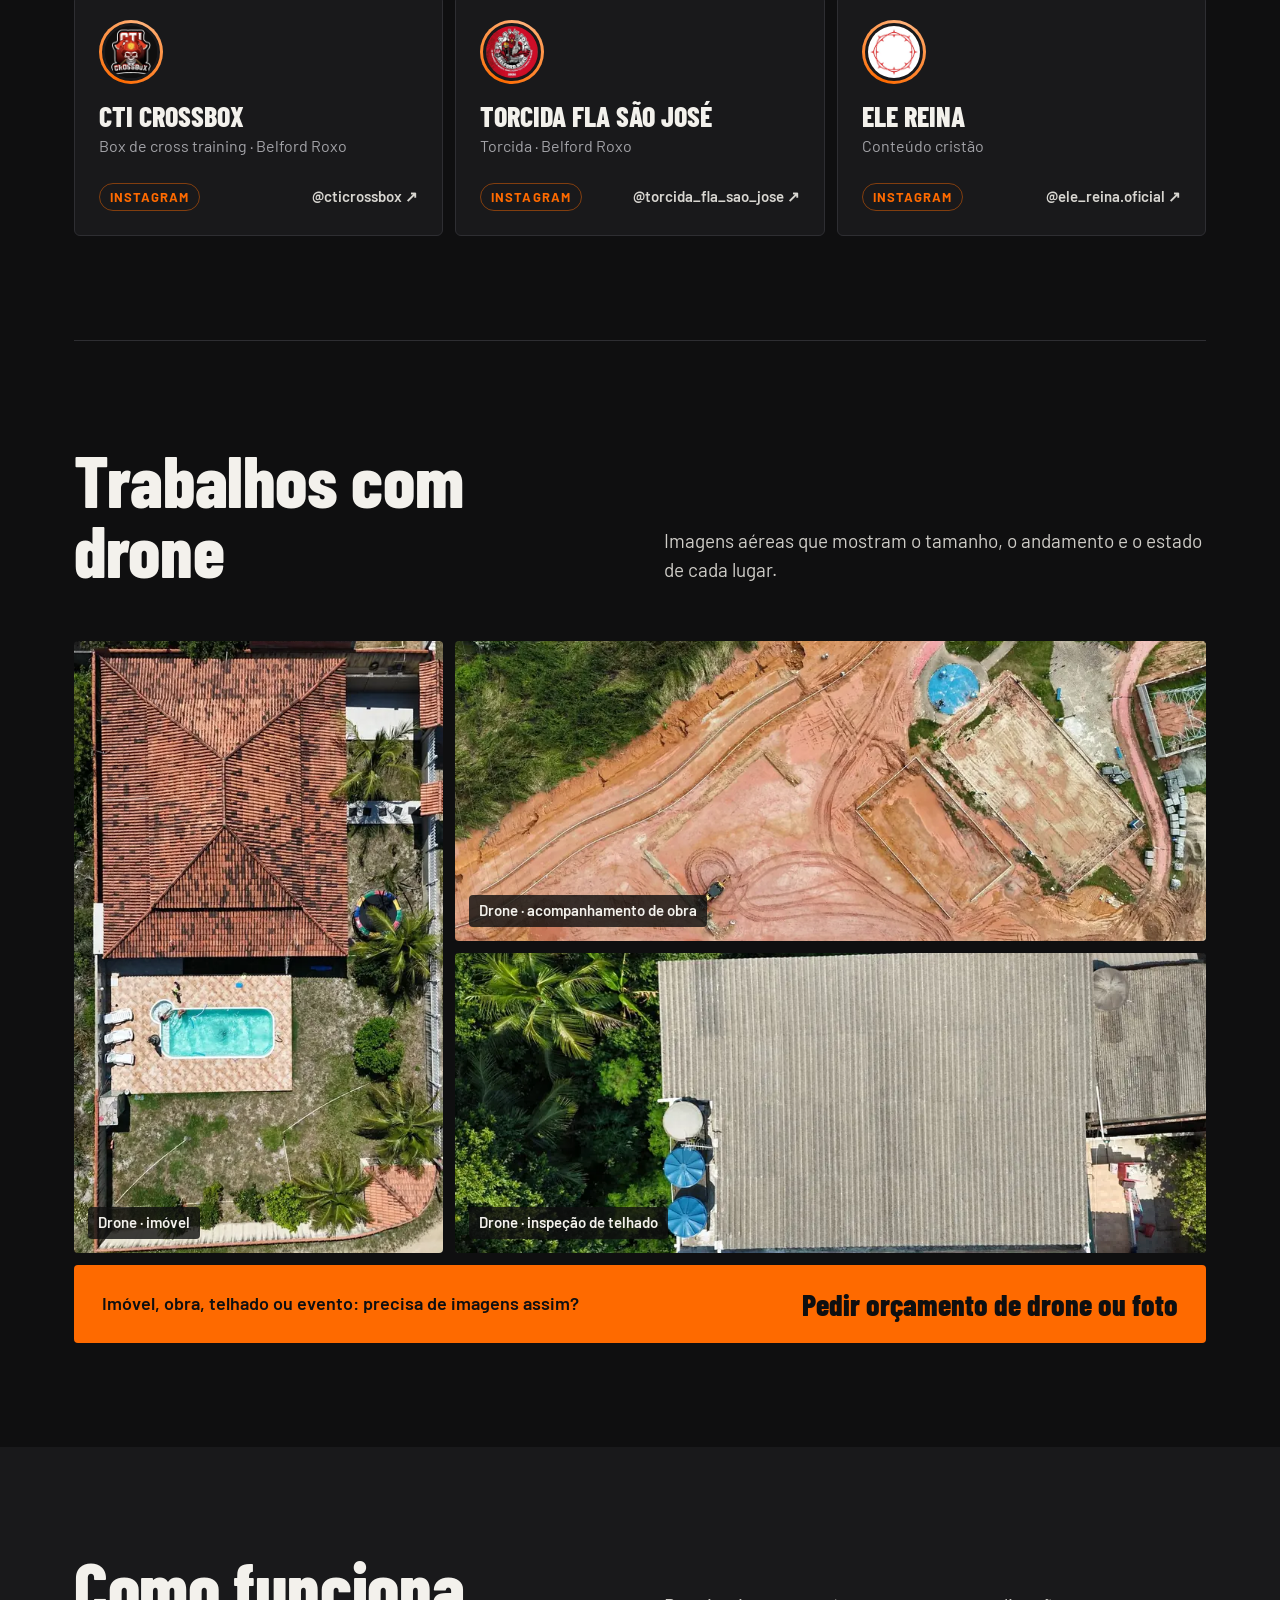
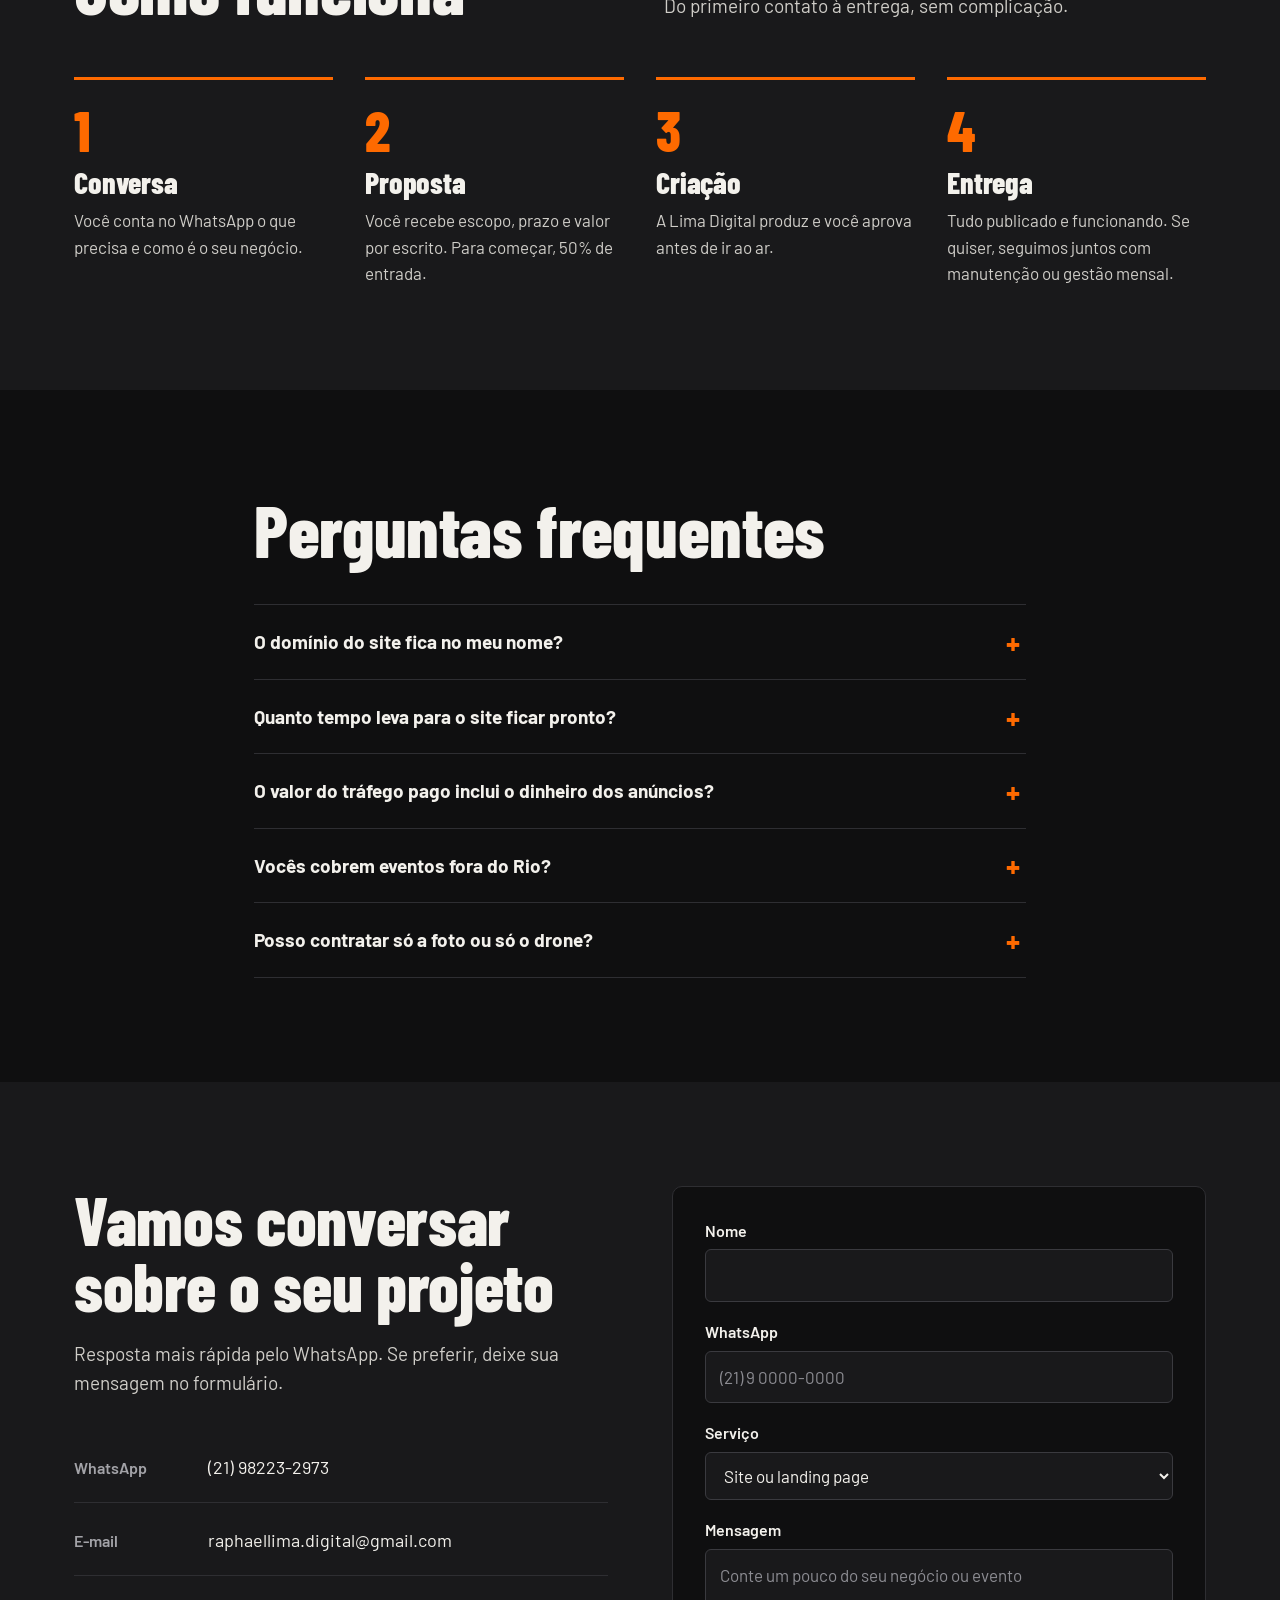
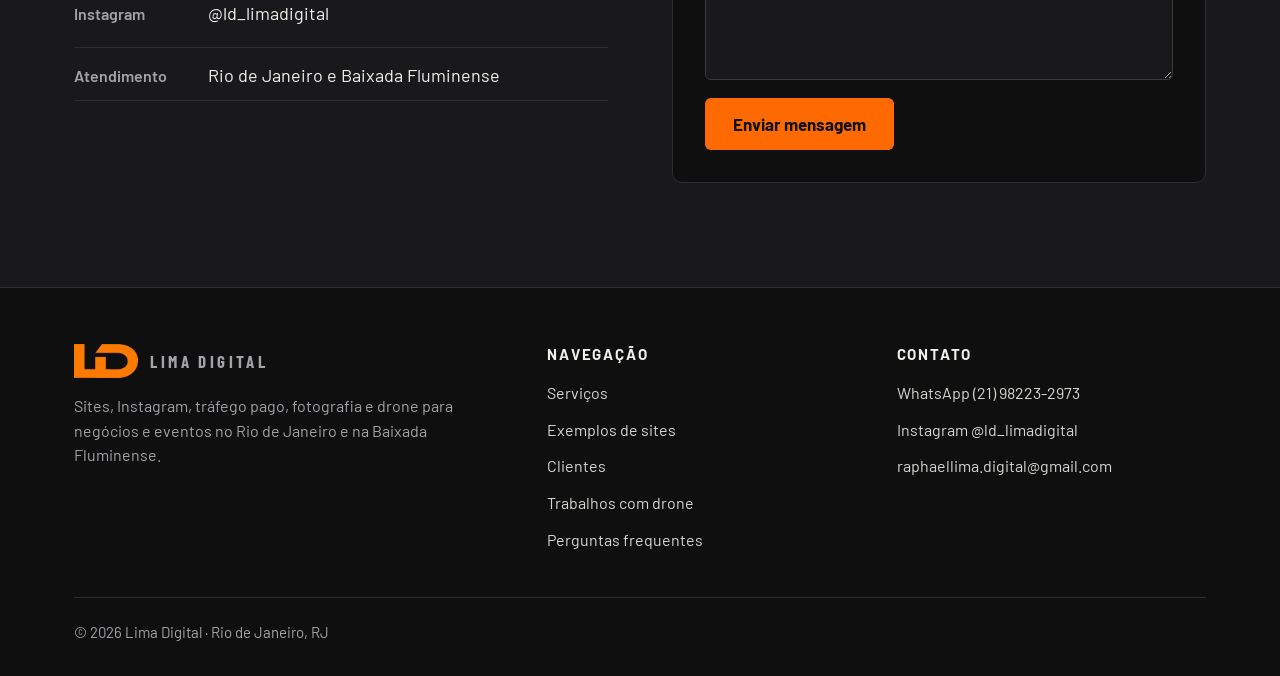
==== commit e8b86e35: "Otimiza imagens em WebP, adiciona SEO (robots, sitemap, imagem de compartilhamento), página 404 e do" ====
--- a/index.html
+++ b/index.html
@@ -10,17 +10,70 @@
 <link rel="canonical" href="https://limadigitalrj.com.br/">
 <meta property="og:url" content="https://limadigitalrj.com.br/">
 <meta property="og:image" content="https://limadigitalrj.com.br/img/compartilhar.jpg">
+<meta property="og:image:width" content="1200">
+<meta property="og:image:height" content="630">
+<meta property="og:image:alt" content="Lima Digital: sua marca, vista do melhor ângulo. Sites, Instagram, tráfego pago, fotografia e drone.">
+<meta property="og:site_name" content="Lima Digital">
+<meta name="twitter:card" content="summary_large_image">
 <meta property="og:type" content="website">
 <meta property="og:locale" content="pt_BR">
 <meta name="theme-color" content="#0F0F10">
+<script>
+  /* Aplica o tema escolhido antes de desenhar a página (evita piscar) */
+  try { if (localStorage.getItem('ld-tema') === 'claro') document.documentElement.setAttribute('data-tema', 'claro'); } catch (e) {}
+</script>
 <link rel="icon" href="favicon-32.png" type="image/png" sizes="32x32">
 <link rel="apple-touch-icon" href="apple-touch-icon.png">
 <link rel="preconnect" href="https://fonts.googleapis.com">
 <link rel="preconnect" href="https://fonts.gstatic.com" crossorigin>
-<link rel="stylesheet" href="https://fonts.googleapis.com/css2?family=Barlow+Condensed:wght@600;700;800&family=Barlow:wght@400;500;600;700&family=Bricolage+Grotesque:opsz,wght@12..96,800&family=Unbounded:wght@800&display=swap">
+<link rel="stylesheet" href="https://fonts.googleapis.com/css2?family=Barlow+Condensed:wght@700;800&family=Barlow:wght@400;500;600;700&display=swap">
+<!-- Fontes dos títulos das miniaturas dos exemplos: carrega só as letras usadas nesses dois títulos -->
+<link rel="stylesheet" href="https://fonts.googleapis.com/css2?family=Bricolage+Grotesque:opsz,wght@12..96,800&family=Unbounded:wght@800&text=Casa%20com%20piscina%20perto%20da%20praiaUm%20fim%20de%20semana%20para%20recome%C3%A7ar&display=swap">
 <link rel="stylesheet" href="css/style.css">
+<script type="application/ld+json">
+{
+  "@context": "https://schema.org",
+  "@type": "ProfessionalService",
+  "name": "Lima Digital",
+  "description": "Sites e landing pages, gestão de Instagram, tráfego pago, fotografia, drone e criativos para anúncio no Rio de Janeiro e na Baixada Fluminense.",
+  "url": "https://limadigitalrj.com.br/",
+  "logo": "https://limadigitalrj.com.br/img/icone-512.png",
+  "image": "https://limadigitalrj.com.br/img/compartilhar.jpg",
+  "telephone": "+55 21 98223-2973",
+  "email": "raphaellima.digital@gmail.com",
+  "address": {
+    "@type": "PostalAddress",
+    "addressRegion": "RJ",
+    "addressCountry": "BR"
+  },
+  "areaServed": [
+    {
+      "@type": "City",
+      "name": "Rio de Janeiro"
+    },
+    {
+      "@type": "AdministrativeArea",
+      "name": "Baixada Fluminense"
+    }
+  ],
+  "sameAs": [
+    "https://www.instagram.com/ld_limadigital/"
+  ],
+  "knowsAbout": [
+    "Criação de sites",
+    "Landing pages",
+    "Gestão de Instagram",
+    "Tráfego pago",
+    "Fotografia",
+    "Fotografia com drone"
+  ]
+}
+</script>
 </head>
 <body>
+<!-- WhatsApp da Lima Digital: (21) 98223-2973 = wa.me/5521982232973.
+     Se o número mudar, troque em todos os links "wa.me" desta página (busque por "5521982232973"),
+     no bloco de dados estruturados lá em cima, em obrigado.html e em 404.html. -->
 
 <a class="skip" href="#conteudo">Pular para o conteúdo</a>
 
@@ -30,6 +83,10 @@
       <img class="marca-ld" src="img/logo-ld-96.png" alt="" width="64" height="34">
       <span class="marca-nome">Lima Digital</span>
     </a>
+    <button class="tema-btn" type="button" aria-label="Ativar tema claro">
+      <svg class="sol" width="20" height="20" viewBox="0 0 24 24" fill="none" stroke="currentColor" stroke-width="2" stroke-linecap="round" aria-hidden="true"><circle cx="12" cy="12" r="4.2"/><path d="M12 2.5v2.2M12 19.3v2.2M2.5 12h2.2M19.3 12h2.2M5.3 5.3l1.6 1.6M17.1 17.1l1.6 1.6M5.3 18.7l1.6-1.6M17.1 6.9l1.6-1.6"/></svg>
+      <svg class="lua" width="20" height="20" viewBox="0 0 24 24" fill="none" stroke="currentColor" stroke-width="2" stroke-linecap="round" stroke-linejoin="round" aria-hidden="true"><path d="M20 14.5A8 8 0 0 1 9.5 4a8 8 0 1 0 10.5 10.5z"/></svg>
+    </button>
     <button class="menu-btn" type="button" aria-expanded="false" aria-controls="menu" aria-label="Abrir menu">
       <svg width="24" height="24" viewBox="0 0 24 24" fill="none" stroke="currentColor" stroke-width="2" stroke-linecap="round" aria-hidden="true"><line x1="4" y1="7" x2="20" y2="7"/><line x1="4" y1="12" x2="20" y2="12"/><line x1="4" y1="17" x2="20" y2="17"/></svg>
     </button>
@@ -57,7 +114,11 @@
       </div>
     </div>
     <figure class="visor">
-      <img src="img/hero-drone.jpg" alt="Vista aérea de Saquarema feita com drone pela Lima Digital: igreja no alto do morro, praia e mar" width="900" height="1100" onerror="this.remove()">
+      <picture>
+        <source media="(max-width: 960px)" srcset="img/hero-drone-4x3.webp" type="image/webp">
+        <source srcset="img/hero-drone-4x5.webp" type="image/webp">
+        <img src="img/hero-drone.jpg" alt="Vista aérea de Saquarema feita com drone pela Lima Digital: igreja no alto do morro, praia e mar" width="900" height="1100" fetchpriority="high">
+      </picture>
       <span class="canto c1" aria-hidden="true"></span><span class="canto c2" aria-hidden="true"></span>
       <span class="canto c3" aria-hidden="true"></span><span class="canto c4" aria-hidden="true"></span>
       <span class="mira" aria-hidden="true"></span>
@@ -82,22 +143,27 @@
       <article class="serv">
         <h3>Gestão de Instagram</h3>
         <p>Planejamento, posts e artes no padrão da sua marca, postagem e relatório todo mês.</p>
+        <a class="link serv-link" href="https://wa.me/5521982232973?text=Ol%C3%A1%21%20Quero%20um%20or%C3%A7amento%20de%20gest%C3%A3o%20de%20Instagram." target="_blank" rel="noopener">Pedir orçamento</a>
       </article>
       <article class="serv">
         <h3>Tráfego pago</h3>
         <p>Anúncios no Instagram e no Facebook levando clientes para o seu site ou WhatsApp, com acompanhamento de resultado.</p>
+        <a class="link serv-link" href="https://wa.me/5521982232973?text=Ol%C3%A1%21%20Quero%20um%20or%C3%A7amento%20de%20tr%C3%A1fego%20pago." target="_blank" rel="noopener">Pedir orçamento</a>
       </article>
       <article class="serv">
         <h3>Fotografia</h3>
         <p>Empresas, imóveis e ensaios, e cobertura de eventos corporativos e de igreja. Entrega em até 48 horas.</p>
+        <a class="link serv-link" href="https://wa.me/5521982232973?text=Ol%C3%A1%21%20Quero%20um%20or%C3%A7amento%20de%20fotografia." target="_blank" rel="noopener">Pedir orçamento</a>
       </article>
       <article class="serv">
         <h3>Drone</h3>
         <p>Fotos e vídeos aéreos de imóveis, sítios, obras e empresas, e cobertura aérea de eventos corporativos e de igreja.</p>
+        <a class="link serv-link" href="https://wa.me/5521982232973?text=Ol%C3%A1%21%20Quero%20um%20or%C3%A7amento%20de%20drone." target="_blank" rel="noopener">Pedir orçamento</a>
       </article>
       <article class="serv">
         <h3>Criativos para anúncio</h3>
         <p>Vídeos e fotos feitos para anunciar, no formato certo de cada plataforma.</p>
+        <a class="link serv-link" href="https://wa.me/5521982232973?text=Ol%C3%A1%21%20Quero%20um%20or%C3%A7amento%20de%20criativos%20para%20an%C3%BAncio." target="_blank" rel="noopener">Pedir orçamento</a>
       </article>
       <article class="serv serv-breve">
         <h3>Perfil da Empresa no Google</h3>
@@ -119,7 +185,7 @@
         <div class="janela janela-imob" aria-hidden="true">
           <div class="janela-barra"><i></i><i></i><i></i></div>
           <div class="mini-foto mini-imob">
-            <img src="exemplos/img/casa-hero.jpg" alt="" loading="lazy">
+            <picture><source srcset="exemplos/img/casa-thumb.webp" type="image/webp"><img src="exemplos/img/casa-thumb.jpg" alt="" loading="lazy" width="900" height="825"></picture>
             <span class="mini-marca">Horizonte · Recreio, RJ</span>
             <span class="mini-titulo">Casa com piscina perto da praia</span>
             <span class="mini-botao">Agendar visita</span>
@@ -135,7 +201,7 @@
         <div class="janela janela-conf" aria-hidden="true">
           <div class="janela-barra"><i></i><i></i><i></i></div>
           <div class="mini-foto mini-conf">
-            <img src="exemplos/img/culto-hero.jpg" alt="" loading="lazy">
+            <picture><source srcset="exemplos/img/culto-thumb.webp" type="image/webp"><img src="exemplos/img/culto-thumb.jpg" alt="" loading="lazy" width="1000" height="666"></picture>
             <span class="mini-marca">Renovo · 13 a 15 de março</span>
             <span class="mini-titulo">Um fim de semana para recomeçar</span>
             <span class="mini-botao">Fazer inscrição</span>
@@ -151,27 +217,53 @@
   </div>
 </section>
 
-<section class="secao" id="trabalhos" aria-labelledby="t-trabalhos">
+<section class="secao" id="clientes" aria-labelledby="t-clientes">
+  <div class="largura">
+    <div class="cabeca">
+      <h2 id="t-clientes">Quem já trabalha com a Lima Digital</h2>
+      <p>Perfis que a gente planeja e cuida no Instagram.</p>
+    </div>
+    <ul class="clientes-lista">
+      <li>
+        <a class="cliente" href="https://www.instagram.com/cticrossbox/" target="_blank" rel="noopener">
+          <span class="cliente-avatar" aria-hidden="true"><span>CTI</span><img src="img/cliente-cti.webp" alt="" width="240" height="240" loading="lazy"></span>
+          <span class="cliente-nome">CTI CrossBox</span>
+          <span class="cliente-seg">Box de cross training · Belford Roxo</span>
+          <span class="cliente-rodape"><span class="cliente-tag">Instagram</span><span class="cliente-handle">@cticrossbox <span aria-hidden="true">↗</span></span></span>
+        </a>
+      </li>
+      <li>
+        <a class="cliente" href="https://www.instagram.com/torcida_fla_sao_jose/" target="_blank" rel="noopener">
+          <span class="cliente-avatar" aria-hidden="true"><span>FSJ</span><img src="img/cliente-fla-sao-jose.webp" alt="" width="240" height="240" loading="lazy"></span>
+          <span class="cliente-nome">Torcida Fla São José</span>
+          <span class="cliente-seg">Torcida · Belford Roxo</span>
+          <span class="cliente-rodape"><span class="cliente-tag">Instagram</span><span class="cliente-handle">@torcida_fla_sao_jose <span aria-hidden="true">↗</span></span></span>
+        </a>
+      </li>
+      <li>
+        <a class="cliente" href="https://www.instagram.com/ele_reina.oficial/" target="_blank" rel="noopener">
+          <span class="cliente-avatar" aria-hidden="true"><span>ER</span><img src="img/cliente-ele-reina.webp" alt="" width="240" height="240" loading="lazy"></span>
+          <span class="cliente-nome">Ele Reina</span>
+          <span class="cliente-seg">Conteúdo cristão</span>
+          <span class="cliente-rodape"><span class="cliente-tag">Instagram</span><span class="cliente-handle">@ele_reina.oficial <span aria-hidden="true">↗</span></span></span>
+        </a>
+      </li>
+    </ul>
+  </div>
+</section>
+
+<section class="secao secao-divisa" id="trabalhos" aria-labelledby="t-trabalhos">
   <div class="largura">
     <div class="cabeca">
       <h2 id="t-trabalhos">Trabalhos com drone</h2>
       <p>Imagens aéreas que mostram o tamanho, o andamento e o estado de cada lugar.</p>
     </div>
     <div class="galeria">
-      <figure class="foto foto-alta"><img src="img/galeria-drone.jpg" alt="Casa com piscina fotografada de cima com drone" loading="lazy" onerror="this.remove()"><figcaption>Drone · imóvel</figcaption></figure>
-      <figure class="foto foto-larga"><img src="img/galeria-obra.jpg" alt="Obra fotografada de cima com drone: terraplenagem, máquina e áreas demarcadas" loading="lazy" onerror="this.remove()"><figcaption>Drone · acompanhamento de obra</figcaption></figure>
-      <figure class="foto foto-larga"><img src="img/galeria-telhado.jpg" alt="Telhado visto de cima com drone para inspeção, com caixas d'água ao lado" style="object-position: 56% 50%" loading="lazy" onerror="this.remove()"><figcaption>Drone · inspeção de telhado</figcaption></figure>
+      <figure class="foto foto-alta"><picture><source srcset="img/galeria-drone-480.webp 480w, img/galeria-drone-760.webp 760w" sizes="(max-width: 600px) 100vw, 380px" type="image/webp"><img src="img/galeria-drone.jpg" alt="Casa com piscina fotografada de cima com drone" loading="lazy" width="840" height="1400"></picture><figcaption>Drone · imóvel</figcaption></figure>
+      <figure class="foto foto-larga"><picture><source srcset="img/galeria-obra-700.webp 700w, img/galeria-obra-1000.webp 1000w, img/galeria-obra-1400.webp 1400w" sizes="(max-width: 600px) 100vw, (max-width: 1180px) 66vw, 760px" type="image/webp"><img src="img/galeria-obra.jpg" alt="Obra fotografada de cima com drone: terraplenagem, máquina e áreas demarcadas" loading="lazy" width="1400" height="788"></picture><figcaption>Drone · acompanhamento de obra</figcaption></figure>
+      <figure class="foto foto-larga"><picture><source srcset="img/galeria-telhado-700.webp 700w, img/galeria-telhado-1000.webp 1000w, img/galeria-telhado-1500.webp 1500w" sizes="(max-width: 600px) 100vw, (max-width: 1180px) 66vw, 760px" type="image/webp"><img src="img/galeria-telhado.jpg" alt="Telhado visto de cima com drone para inspeção, com caixas d'água ao lado" style="object-position: 56% 50%" loading="lazy" width="1500" height="600"></picture><figcaption>Drone · inspeção de telhado</figcaption></figure>
     </div>
     <a class="galeria-cta" href="https://wa.me/5521982232973?text=Ol%C3%A1!%20Quero%20um%20or%C3%A7amento%20de%20drone%20ou%20fotografia." target="_blank" rel="noopener"><span>Imóvel, obra, telhado ou evento: precisa de imagens assim?</span><b>Pedir orçamento de drone ou foto</b></a>
-
-    <div class="clientes">
-      <h3>Clientes que confiam na Lima Digital</h3>
-      <ul>
-        <li><a href="https://www.instagram.com/cticrossbox/" target="_blank" rel="noopener"><img src="img/cliente-cti.png" alt="" onerror="this.remove()"><span>CTI CrossBox</span></a></li>
-        <li><a href="https://www.instagram.com/torcida_fla_sao_jose/" target="_blank" rel="noopener"><img src="img/cliente-fla-sao-jose.png" alt="" onerror="this.remove()"><span>Torcida Fla São José</span></a></li>
-        <li><a href="https://www.instagram.com/ele_reina.oficial/" target="_blank" rel="noopener"><img src="img/cliente-ele-reina.png" alt="" onerror="this.remove()"><span>Ele Reina</span></a></li>
-      </ul>
-    </div>
   </div>
 </section>
 
@@ -255,10 +347,33 @@
 </main>
 
 <footer class="rodape">
-  <div class="largura rodape-in">
-    <img class="marca-ld" src="img/logo-ld-96.png" alt="" width="64" height="34">
-    <p>Lima Digital · Rio de Janeiro e Baixada Fluminense</p>
-    <p>© 2026 Lima Digital</p>
+  <div class="largura rodape-grade">
+    <div class="rodape-marca">
+      <a class="marca" href="#inicio" aria-label="Lima Digital, voltar ao início">
+        <img class="marca-ld" src="img/logo-ld-96.png" alt="" width="64" height="34">
+        <span class="marca-nome">Lima Digital</span>
+      </a>
+      <p>Sites, Instagram, tráfego pago, fotografia e drone para negócios e eventos no Rio de Janeiro e na Baixada Fluminense.</p>
+    </div>
+    <nav class="rodape-col" aria-label="Rodapé">
+      <h2>Navegação</h2>
+      <a href="#servicos">Serviços</a>
+      <a href="#exemplos">Exemplos de sites</a>
+      <a href="#clientes">Clientes</a>
+      <a href="#trabalhos">Trabalhos com drone</a>
+      <a href="#duvidas">Perguntas frequentes</a>
+    </nav>
+    <div class="rodape-col">
+      <h2>Contato</h2>
+      <a href="https://wa.me/5521982232973?text=Ol%C3%A1%2C%20Lima%20Digital!" target="_blank" rel="noopener">WhatsApp (21) 98223-2973</a>
+      <a href="https://www.instagram.com/ld_limadigital/" target="_blank" rel="noopener">Instagram @ld_limadigital</a>
+      <a href="mailto:raphaellima.digital@gmail.com">raphaellima.digital@gmail.com</a>
+    </div>
+  </div>
+  <div class="largura rodape-base">
+    <p>© 2026 Lima Digital · Rio de Janeiro, RJ</p>
+    <!-- Quando quiser mostrar o CNPJ do MEI, apague as marcas de comentário desta linha e coloque o número:
+    <p>CNPJ 00.000.000/0001-00</p> -->
   </div>
 </footer>
 
@@ -274,9 +389,39 @@
     btn.setAttribute('aria-expanded', aberto);
     btn.setAttribute('aria-label', aberto ? 'Fechar menu' : 'Abrir menu');
   });
+  var temaBtn = document.querySelector('.tema-btn');
+  var corTopo = document.querySelector('meta[name="theme-color"]');
+  function aplicarTema(claro) {
+    if (claro) document.documentElement.setAttribute('data-tema', 'claro');
+    else document.documentElement.removeAttribute('data-tema');
+    temaBtn.setAttribute('aria-label', claro ? 'Ativar tema escuro' : 'Ativar tema claro');
+    corTopo.setAttribute('content', claro ? '#F6F4EF' : '#0F0F10');
+  }
+  aplicarTema(document.documentElement.getAttribute('data-tema') === 'claro');
+  temaBtn.addEventListener('click', function () {
+    var claro = document.documentElement.getAttribute('data-tema') !== 'claro';
+    aplicarTema(claro);
+    try { localStorage.setItem('ld-tema', claro ? 'claro' : 'escuro'); } catch (e) {}
+  });
+
+  function fecharMenu(devolverFoco) {
+    if (!menu.classList.contains('aberto')) return;
+    menu.classList.remove('aberto');
+    btn.setAttribute('aria-expanded', false);
+    btn.setAttribute('aria-label', 'Abrir menu');
+    if (devolverFoco) btn.focus();
+  }
   menu.querySelectorAll('a').forEach(function (a) {
-    a.addEventListener('click', function () { menu.classList.remove('aberto'); btn.setAttribute('aria-expanded', false); });
+    a.addEventListener('click', function () { fecharMenu(false); });
   });
+  document.addEventListener('keydown', function (e) { if (e.key === 'Escape') fecharMenu(true); });
+  document.addEventListener('click', function (e) { if (!menu.contains(e.target) && !btn.contains(e.target)) fecharMenu(false); });
 </script>
+
+<!-- Estatísticas de visitas (Cloudflare Web Analytics, grátis e sem cookies).
+     Para ligar: crie a conta em dash.cloudflare.com > Web Analytics > Add a site > limadigitalrj.com.br,
+     copie o token que aparecer e cole no lugar de SEU_TOKEN. Depois apague as marcas de comentário.
+<script defer src="https://static.cloudflareinsights.com/beacon.min.js" data-cf-beacon='{"token": "SEU_TOKEN"}'></script>
+-->
 </body>
 </html>
--- a/css/style.css
+++ b/css/style.css
@@ -8,10 +8,55 @@
   --cinza: #A3A3A8;
   --laranja: #FE6A00;
   --laranja-claro: #FF8A45;
+  /* Tons de texto e borda (antes escritos direto em cada regra) */
+  --texto-2: #CFCDC8;      /* texto de apoio */
+  --texto-3: #D8D6D1;      /* links do menu e detalhes */
+  --placeholder: #8C8C92;
+  --borda-campo: #3A3A3F;  /* campos e janelas */
+  --borda-forte: #4A4A4F;  /* botão contorno e hover */
+  --borda-traco: #44444A;  /* cartão "em breve" */
+  --borda-selo: #55555A;
+  /* Cores por função (o tema claro troca só estas) */
+  --cor-fundo: #0F0F10;
+  --cor-superficie: #19191B;
+  --cor-texto: #F3F1EC;
+  --cor-link: #FE6A00;
+  --tinta: #0F0F10;        /* texto sobre o laranja: sempre escuro */
+  --topo-fundo: rgba(15, 15, 16, 0.94);
+  --grade: #222225;
+  --janela-barra: #2A2A2E;
+  --janela-ponto: #55555B;
+  color-scheme: dark;
   --titulo: 'Barlow Condensed', 'Arial Narrow', sans-serif;
   --texto: 'Barlow', 'Helvetica Neue', Arial, sans-serif;
-  --raio: 6px;
+  --raio-p: 4px;    /* fotos e faixas */
+  --raio: 6px;      /* botões, cartões e campos */
+  --raio-g: 10px;   /* janelas e formulário */
+  --raio-pill: 99px;
+  --transicao: .2s ease;
   --largura: 1180px;
+}
+
+/* Tema claro: ativado pelo botão de sol/lua no topo */
+:root[data-tema="claro"] {
+  --cor-fundo: #F6F4EF;
+  --cor-superficie: #FFFFFF;
+  --cor-texto: #141416;
+  --cor-link: #B84A00;
+  --texto-2: #46433D;
+  --texto-3: #34322E;
+  --cinza: #67645E;
+  --linha: #E3DED5;
+  --placeholder: #8A867E;
+  --borda-campo: #D2CCC1;
+  --borda-forte: #B5AEA2;
+  --borda-traco: #C6BFB3;
+  --borda-selo: #B5AEA2;
+  --topo-fundo: rgba(246, 244, 239, 0.94);
+  --grade: #E9E5DD;
+  --janela-barra: #E8E4DC;
+  --janela-ponto: #BDB7AC;
+  color-scheme: light;
 }
 
 *, *::before, *::after { box-sizing: border-box; }
@@ -19,20 +64,21 @@
 @media (prefers-reduced-motion: reduce) { html { scroll-behavior: auto; } }
 body {
   margin: 0;
-  background: var(--preto);
-  color: var(--gelo);
+  background: var(--cor-fundo);
+  color: var(--cor-texto);
   font-family: var(--texto);
   font-size: 18px;
   line-height: 1.55;
   -webkit-font-smoothing: antialiased;
 }
 img { max-width: 100%; display: block; }
+picture { display: contents; }
 a { color: inherit; }
 h1, h2, h3 { font-family: var(--titulo); font-weight: 800; line-height: 0.98; margin: 0; letter-spacing: -0.005em; }
 p { margin: 0; }
 :focus-visible { outline: 3px solid var(--laranja); outline-offset: 3px; }
 
-.skip { position: absolute; left: -999px; top: 8px; background: var(--laranja); color: var(--preto); padding: 8px 14px; z-index: 100; font-weight: 700; }
+.skip { position: absolute; left: -999px; top: 8px; background: var(--laranja); color: var(--tinta); padding: 8px 14px; z-index: 100; font-weight: 700; }
 .skip:focus { left: 8px; }
 
 .largura { max-width: var(--largura); margin: 0 auto; padding: 0 24px; }
@@ -46,33 +92,39 @@
   text-decoration: none; border-radius: var(--raio); border: 2px solid transparent;
   cursor: pointer; transition: background-color .15s, color .15s, border-color .15s;
 }
-.btn-laranja { background: var(--laranja); color: var(--preto); }
+.btn-laranja { background: var(--laranja); color: var(--tinta); }
 .btn-laranja:hover { background: var(--laranja-claro); }
-.btn-contorno { border-color: #4A4A4F; color: var(--gelo); }
-.btn-contorno:hover { border-color: var(--gelo); }
+.btn-contorno { border-color: var(--borda-forte); color: var(--cor-texto); }
+.btn-contorno:hover { border-color: var(--cor-texto); }
 .btn-p { min-height: 44px; padding: 0 18px; font-size: 16px; }
-.link { color: var(--laranja); font-weight: 700; text-decoration: underline; text-underline-offset: 4px; }
+.link { color: var(--cor-link); font-weight: 700; text-decoration: underline; text-underline-offset: 4px; }
 
 /* Topo */
-.topo { position: sticky; top: 0; z-index: 50; background: rgba(15, 15, 16, 0.94); backdrop-filter: blur(8px); border-bottom: 1px solid var(--linha); }
+.topo { position: sticky; top: 0; z-index: 50; background: var(--topo-fundo); backdrop-filter: blur(8px); border-bottom: 1px solid var(--linha); }
 .topo-in { max-width: var(--largura); margin: 0 auto; padding: 0 24px; height: 72px; display: flex; align-items: center; justify-content: space-between; gap: 24px; }
 .marca { display: flex; align-items: center; gap: 12px; text-decoration: none; }
 .marca-ld { display: block; height: 34px; width: auto; }
 .marca-nome { font-family: var(--titulo); font-weight: 700; font-size: 17px; letter-spacing: 0.2em; text-transform: uppercase; }
 .menu { display: flex; align-items: center; gap: 28px; }
-.menu a:not(.btn) { text-decoration: none; font-weight: 600; font-size: 16px; color: #D8D6D1; }
-.menu a:not(.btn):hover { color: var(--laranja); }
-.menu-btn { display: none; background: none; border: 0; color: var(--gelo); width: 44px; height: 44px; align-items: center; justify-content: center; cursor: pointer; }
+.menu a:not(.btn) { text-decoration: none; font-weight: 600; font-size: 16px; color: var(--texto-3); }
+.menu a:not(.btn):hover { color: var(--cor-link); }
+.menu { order: 1; margin-left: auto; }
+.tema-btn { order: 2; flex: none; width: 44px; height: 44px; display: inline-flex; align-items: center; justify-content: center; border-radius: 50%; border: 1px solid var(--linha); background: transparent; color: var(--cor-texto); cursor: pointer; transition: border-color var(--transicao), color var(--transicao); }
+.tema-btn:hover { border-color: var(--laranja); color: var(--cor-link); }
+.tema-btn .lua { display: none; }
+:root[data-tema="claro"] .tema-btn .sol { display: none; }
+:root[data-tema="claro"] .tema-btn .lua { display: block; }
+.menu-btn { order: 3; display: none; background: none; border: 0; color: var(--cor-texto); width: 44px; height: 44px; align-items: center; justify-content: center; cursor: pointer; }
 
 /* Abertura */
 .hero { padding: 72px 0 96px; }
 .hero-in { max-width: var(--largura); margin: 0 auto; padding: 0 24px; display: grid; grid-template-columns: 1.15fr 0.85fr; gap: 56px; align-items: center; }
 .hero h1 { font-size: clamp(56px, 8.4vw, 116px); text-transform: uppercase; line-height: 0.88; }
-.hero-sub { margin-top: 28px; max-width: 34em; font-size: 21px; color: #CFCDC8; }
+.hero-sub { margin-top: 28px; max-width: 34em; font-size: 21px; color: var(--texto-2); }
 .hero-botoes { margin-top: 36px; display: flex; flex-wrap: wrap; gap: 14px; }
 
 /* Visor de câmera/drone: o elemento marcante da página */
-.visor { position: relative; margin: 0; aspect-ratio: 4 / 5; background: var(--grafite) repeating-linear-gradient(0deg, transparent 0 63px, #222225 63px 64px), repeating-linear-gradient(90deg, transparent 0 63px, #222225 63px 64px); border-radius: 2px; overflow: hidden; }
+.visor { position: relative; margin: 0; aspect-ratio: 4 / 5; background: var(--cor-superficie) repeating-linear-gradient(0deg, transparent 0 63px, var(--grade) 63px 64px), repeating-linear-gradient(90deg, transparent 0 63px, var(--grade) 63px 64px); border-radius: var(--raio-p); overflow: hidden; }
 .visor img { position: absolute; inset: 0; width: 100%; height: 100%; object-fit: cover; object-position: 66% 50%; }
 .canto { position: absolute; width: 44px; height: 44px; border-color: var(--laranja); border-style: solid; border-width: 0; z-index: 2; }
 .c1 { top: 18px; left: 18px; border-top-width: 3px; border-left-width: 3px; }
@@ -83,36 +135,42 @@
 .mira::before, .mira::after { content: ""; position: absolute; background: rgba(243, 241, 236, 0.8); }
 .mira::before { left: 13px; top: 0; width: 2px; height: 28px; }
 .mira::after { top: 13px; left: 0; width: 28px; height: 2px; }
-.visor figcaption { position: absolute; left: 30px; bottom: 30px; z-index: 2; font-size: 14px; font-weight: 600; background: rgba(15, 15, 16, 0.75); padding: 4px 10px; border-radius: 3px; }
+.visor figcaption { position: absolute; left: 30px; bottom: 30px; z-index: 2; font-size: 14px; font-weight: 600; color: var(--gelo); background: rgba(15, 15, 16, 0.75); padding: 4px 10px; border-radius: var(--raio-p); }
 
 /* Seções */
 .secao { padding: 104px 0; }
-.secao-grafite { background: var(--grafite); }
+.secao-grafite { background: var(--cor-superficie); }
+/* Duas seções seguidas com o mesmo fundo: uma linha separa em vez de dobrar o espaço */
+.secao-divisa { padding-top: 0; }
+.secao-divisa > .largura { position: relative; padding-top: 104px; }
+.secao-divisa > .largura::before, .rodape-base::before { content: ""; position: absolute; top: 0; left: 24px; right: 24px; height: 1px; background: var(--linha); }
 .cabeca { display: grid; grid-template-columns: 1fr 1fr; gap: 48px; align-items: end; margin-bottom: 56px; }
 .cabeca h2, .largura-texto > h2 { font-size: clamp(44px, 5.6vw, 72px); }
-.cabeca p { color: #CFCDC8; font-size: 19px; max-width: 32em; }
+.cabeca p { color: var(--texto-2); font-size: 19px; max-width: 32em; }
 
 /* Serviços */
 .servicos { display: grid; grid-template-columns: repeat(3, minmax(0, 1fr)); gap: 16px; }
-.serv { background: var(--grafite); border: 1px solid var(--linha); border-radius: var(--raio); padding: 30px 28px 32px; display: flex; flex-direction: column; gap: 12px; }
+.serv { background: var(--cor-superficie); border: 1px solid var(--linha); border-radius: var(--raio); padding: 30px 28px 32px; display: flex; flex-direction: column; gap: 12px; transition: border-color var(--transicao), transform var(--transicao); }
+.serv:not(.serv-destaque):not(.serv-breve):hover { border-color: var(--borda-forte); transform: translateY(-3px); }
+.serv-link { margin-top: auto; padding-top: 6px; align-self: flex-start; font-size: 16px; }
 .serv h3 { font-size: 32px; }
-.serv p { color: #CFCDC8; font-size: 17px; }
-.serv-destaque { grid-column: span 2; background: var(--laranja); border-color: var(--laranja); color: var(--preto); padding: 40px 40px 42px; justify-content: space-between; }
+.serv p { color: var(--texto-2); font-size: 17px; }
+.serv-destaque { grid-column: span 2; background: var(--laranja); border-color: var(--laranja); color: var(--tinta); padding: 40px 40px 42px; justify-content: space-between; }
 .serv-destaque h3 { font-size: clamp(44px, 5vw, 64px); }
-.serv-destaque p { color: var(--preto); font-size: 19px; max-width: 34em; font-weight: 500; }
-.serv-destaque .link { color: var(--preto); }
-.serv-breve { background: transparent; border-style: dashed; border-color: #44444A; }
+.serv-destaque p { color: var(--tinta); font-size: 19px; max-width: 34em; font-weight: 500; }
+.serv-destaque .link { color: var(--tinta); }
+.serv-breve { grid-column: span 2; background: transparent; border-style: dashed; border-color: var(--borda-traco); }
 .serv-breve h3, .serv-breve p { color: var(--cinza); }
-.selo { align-self: flex-start; margin-top: auto; font-size: 14px; font-weight: 700; color: var(--gelo); border: 1px solid #55555A; padding: 3px 10px; border-radius: 99px; }
+.selo { align-self: flex-start; margin-top: auto; font-size: 14px; font-weight: 700; color: var(--cor-texto); border: 1px solid var(--borda-selo); padding: 3px 10px; border-radius: var(--raio-pill); }
 
 /* Exemplos */
 .exemplos { display: grid; grid-template-columns: repeat(2, minmax(0, 1fr)); gap: 32px; }
 .exemplo { text-decoration: none; display: flex; flex-direction: column; gap: 22px; }
-.janela { border-radius: 10px; overflow: hidden; border: 1px solid #3A3A3F; aspect-ratio: 16 / 10; display: flex; flex-direction: column; transition: transform .2s; }
+.janela { border-radius: var(--raio-g); overflow: hidden; border: 1px solid var(--borda-campo); aspect-ratio: 16 / 10; display: flex; flex-direction: column; transition: transform .2s; }
 .exemplo:hover .janela { transform: translateY(-4px); }
 @media (prefers-reduced-motion: reduce) { .exemplo:hover .janela { transform: none; } }
-.janela-barra { height: 30px; flex: none; background: #2A2A2E; display: flex; align-items: center; gap: 6px; padding: 0 12px; }
-.janela-barra i { width: 10px; height: 10px; border-radius: 50%; background: #55555B; }
+.janela-barra { height: 30px; flex: none; background: var(--janela-barra); display: flex; align-items: center; gap: 6px; padding: 0 12px; }
+.janela-barra i { width: 10px; height: 10px; border-radius: 50%; background: var(--janela-ponto); }
 .mini-foto { flex: 1; position: relative; isolation: isolate; overflow: hidden; color: #fff; padding: 22px 26px; display: flex; flex-direction: column; justify-content: flex-end; align-items: flex-start; gap: 10px; }
 .mini-foto img { position: absolute; inset: 0; width: 100%; height: 100%; object-fit: cover; z-index: -2; transition: transform .6s ease; }
 .mini-foto::after { content: ""; position: absolute; inset: 0; z-index: -1; }
@@ -120,42 +178,52 @@
 .mini-conf::after { background: linear-gradient(180deg, rgba(26,16,48,0.2) 0%, rgba(26,16,48,0.9) 100%); }
 .exemplo:hover .mini-foto img { transform: scale(1.05); }
 @media (prefers-reduced-motion: reduce) { .exemplo:hover .mini-foto img { transform: none; } }
-.mini-marca { font-size: 13px; font-weight: 700; background: rgba(255,255,255,0.18); border: 1px solid rgba(255,255,255,0.35); padding: 3px 10px; border-radius: 99px; }
+.mini-marca { font-size: 13px; font-weight: 700; background: rgba(255,255,255,0.18); border: 1px solid rgba(255,255,255,0.35); padding: 3px 10px; border-radius: var(--raio-pill); }
 .mini-titulo { font-size: clamp(22px, 2.6vw, 34px); font-weight: 800; line-height: 1.02; letter-spacing: -0.02em; max-width: 13em; }
 .mini-imob .mini-titulo { font-family: 'Bricolage Grotesque', var(--texto); }
 .mini-conf .mini-titulo { font-family: 'Unbounded', var(--texto); font-size: clamp(19px, 2.2vw, 28px); }
-.mini-botao { font-size: 13px; font-weight: 800; padding: 7px 14px; border-radius: 99px; color: #1E1630; }
+.mini-botao { font-size: 13px; font-weight: 800; padding: 7px 14px; border-radius: var(--raio-pill); color: #1E1630; }
 .mini-imob .mini-botao { background: #F4B860; }
 .mini-conf .mini-botao { background: #F2B544; }
 .exemplo-info { display: flex; flex-direction: column; gap: 8px; }
 .exemplo-info h3 { font-size: 34px; }
-.exemplo-info p { color: #CFCDC8; font-size: 17px; }
+.exemplo-info p { color: var(--texto-2); font-size: 17px; }
 
 /* Galeria */
 .galeria { display: grid; grid-template-columns: repeat(3, minmax(0, 1fr)); grid-auto-rows: 300px; gap: 12px; }
-.foto { position: relative; margin: 0; background: var(--grafite); border-radius: 4px; overflow: hidden; }
+.foto { position: relative; margin: 0; background: var(--cor-superficie); border-radius: var(--raio-p); overflow: hidden; }
 .foto img { width: 100%; height: 100%; object-fit: cover; }
 .foto-alta { grid-row: span 2; }
 .foto-larga { grid-column: span 2; }
-.galeria-cta { margin-top: 12px; display: flex; flex-wrap: wrap; align-items: center; justify-content: space-between; gap: 12px 24px; padding: 24px 28px; border-radius: 4px; background: var(--laranja); color: var(--preto); text-decoration: none; }
+.galeria-cta { margin-top: 12px; display: flex; flex-wrap: wrap; align-items: center; justify-content: space-between; gap: 12px 24px; padding: 24px 28px; border-radius: var(--raio-p); background: var(--laranja); color: var(--tinta); text-decoration: none; }
 .galeria-cta span { font-size: 18px; font-weight: 600; }
 .galeria-cta b { font-family: var(--titulo); font-weight: 800; font-size: 30px; line-height: 1; }
 .galeria-cta:hover { background: var(--laranja-claro); }
-.foto figcaption { position: absolute; left: 14px; bottom: 14px; font-size: 15px; font-weight: 600; background: rgba(15, 15, 16, 0.8); padding: 4px 10px; border-radius: 3px; }
-
-.clientes { margin-top: 72px; padding-top: 40px; border-top: 1px solid var(--linha); display: flex; flex-wrap: wrap; align-items: center; justify-content: space-between; gap: 24px; }
-.clientes h3 { font-size: 30px; }
-.clientes ul { list-style: none; margin: 0; padding: 0; display: flex; flex-wrap: wrap; gap: 14px; }
-.clientes a { display: flex; align-items: center; gap: 12px; text-decoration: none; padding: 10px 18px 10px 10px; min-height: 64px; border: 1px solid var(--linha); border-radius: 99px; font-weight: 600; }
-.clientes a:hover { border-color: var(--laranja); }
-.clientes img { width: 44px; height: 44px; border-radius: 50%; object-fit: cover; background: #fff; }
+.foto figcaption { position: absolute; left: 14px; bottom: 14px; font-size: 15px; font-weight: 600; color: var(--gelo); background: rgba(15, 15, 16, 0.8); padding: 4px 10px; border-radius: var(--raio-p); }
+
+.clientes-lista { list-style: none; margin: 0; padding: 0; display: grid; grid-template-columns: repeat(3, minmax(0, 1fr)); gap: 12px; }
+.cliente { position: relative; height: 100%; transition: border-color var(--transicao), transform var(--transicao); display: flex; flex-direction: column; gap: 4px; padding: 24px; text-decoration: none; background: var(--cor-superficie); border: 1px solid var(--linha); border-radius: var(--raio); }
+.cliente::after { content: ""; position: absolute; left: 24px; right: 24px; top: 0; height: 3px; background: var(--laranja); transform: scaleX(0); transform-origin: left; transition: transform .25s; }
+.cliente:hover { border-color: var(--borda-forte); transform: translateY(-3px); }
+.cliente:hover::after { transform: scaleX(1); }
+.cliente-avatar { position: relative; width: 64px; height: 64px; margin-bottom: 14px; border-radius: 50%; padding: 3px; background: conic-gradient(from 200deg, var(--laranja), #FFB27A, var(--laranja)); }
+.cliente-avatar > span { width: 100%; height: 100%; border-radius: 50%; border: 3px solid var(--cor-superficie); background: var(--cor-fundo); display: flex; align-items: center; justify-content: center; font-family: var(--titulo); font-weight: 800; font-size: 20px; letter-spacing: 0.04em; color: var(--cor-texto); }
+.cliente-avatar img { position: absolute; inset: 6px; width: calc(100% - 12px); height: calc(100% - 12px); border-radius: 50%; object-fit: cover; background: #fff; }
+.cliente-nome { font-family: var(--titulo); font-weight: 800; font-size: 28px; line-height: 1; text-transform: uppercase; }
+.cliente-seg { color: var(--cinza); font-size: 16px; }
+.cliente-rodape { margin-top: auto; padding-top: 20px; display: flex; flex-wrap: wrap; align-items: center; justify-content: space-between; gap: 8px 12px; }
+.cliente-tag { font-size: 13px; font-weight: 700; letter-spacing: 0.08em; text-transform: uppercase; color: var(--cor-link); border: 1px solid rgba(254,106,0,0.45); padding: 3px 10px; border-radius: var(--raio-pill); }
+.cliente-handle { font-size: 15px; font-weight: 600; color: var(--texto-3); overflow-wrap: anywhere; }
+.cliente:hover .cliente-handle { color: var(--cor-link); }
+@media (prefers-reduced-motion: reduce) { .serv, .cliente, .cliente::after { transition: none; } .serv:hover, .cliente:hover { transform: none !important; } }
+@media (max-width: 820px) { .clientes-lista { grid-template-columns: 1fr; } }
 
 /* Como funciona */
 .passos { list-style: none; margin: 0; padding: 0; display: grid; grid-template-columns: repeat(4, minmax(0, 1fr)); gap: 32px; counter-reset: passo; }
 .passos li { display: flex; flex-direction: column; gap: 10px; padding-top: 22px; border-top: 3px solid var(--laranja); }
 .passos .n { font-family: var(--titulo); font-weight: 800; font-size: 56px; line-height: 1; color: var(--laranja); }
 .passos h3 { font-size: 30px; }
-.passos p { color: #CFCDC8; font-size: 17px; }
+.passos p { color: var(--texto-2); font-size: 17px; }
 
 /* Dúvidas */
 .faq { margin-top: 40px; border-top: 1px solid var(--linha); }
@@ -164,32 +232,37 @@
 .faq summary::-webkit-details-marker { display: none; }
 .faq summary::after { content: "+"; position: absolute; right: 6px; top: 50%; transform: translateY(-50%); font-family: var(--titulo); font-size: 32px; color: var(--laranja); line-height: 1; }
 .faq details[open] summary::after { content: "−"; }
-.faq details p { padding: 0 0 24px; color: #CFCDC8; max-width: 40em; }
+.faq details p { padding: 0 0 24px; color: var(--texto-2); max-width: 40em; }
 
 /* Contato */
-.contato { background: var(--grafite); }
+.contato { background: var(--cor-superficie); }
 .contato-in { display: grid; grid-template-columns: minmax(0, 1fr) minmax(0, 1fr); gap: 64px; align-items: start; }
 .canais a { overflow-wrap: anywhere; }
 .contato-texto h2 { font-size: clamp(44px, 5.4vw, 68px); }
-.contato-texto > p { margin-top: 20px; color: #CFCDC8; font-size: 19px; }
+.contato-texto > p { margin-top: 20px; color: var(--texto-2); font-size: 19px; }
 .canais { list-style: none; padding: 0; margin: 36px 0 0; display: flex; flex-direction: column; gap: 4px; }
 .canais li, .canais a { display: flex; gap: 14px; align-items: baseline; text-decoration: none; padding: 10px 0; }
 .canais li { border-bottom: 1px solid var(--linha); flex-wrap: wrap; }
 .canais b { color: var(--cinza); font-weight: 600; min-width: 120px; font-size: 16px; }
-.canais a:hover { color: var(--laranja); }
-.form { display: flex; flex-direction: column; gap: 18px; background: var(--preto); border: 1px solid var(--linha); border-radius: 10px; padding: 32px; }
+.canais a:hover { color: var(--cor-link); }
+.form { display: flex; flex-direction: column; gap: 18px; background: var(--cor-fundo); border: 1px solid var(--linha); border-radius: var(--raio-g); padding: 32px; }
 .campo { display: flex; flex-direction: column; gap: 6px; }
 .campo label { font-weight: 600; font-size: 16px; }
-.campo input, .campo select, .campo textarea { font: inherit; font-size: 17px; color: var(--gelo); background: var(--grafite); border: 1px solid #3A3A3F; border-radius: var(--raio); padding: 12px 14px; min-height: 48px; }
-.campo input::placeholder, .campo textarea::placeholder { color: #8C8C92; }
+.campo input, .campo select, .campo textarea { font: inherit; font-size: 17px; color: var(--cor-texto); background: var(--cor-superficie); border: 1px solid var(--borda-campo); border-radius: var(--raio); padding: 12px 14px; min-height: 48px; }
+.campo input::placeholder, .campo textarea::placeholder { color: var(--placeholder); }
 .campo input:focus, .campo select:focus, .campo textarea:focus { border-color: var(--laranja); outline: none; box-shadow: 0 0 0 3px rgba(254, 106, 0, 0.35); }
 .form .btn { align-self: flex-start; }
 .escondido { position: absolute; left: -9999px; }
 
 /* Rodapé */
-.rodape { border-top: 1px solid var(--linha); padding: 32px 0 40px; }
-.rodape-in { display: flex; flex-wrap: wrap; align-items: center; gap: 12px 32px; color: var(--cinza); font-size: 15px; }
-.rodape-in .marca-ld { height: 28px; }
+.rodape { border-top: 1px solid var(--linha); padding: 56px 0 32px; color: var(--cinza); font-size: 16px; }
+.rodape-grade { display: grid; grid-template-columns: 1.4fr 1fr 1fr; gap: 40px; }
+.rodape-marca p { margin-top: 16px; max-width: 26em; }
+.rodape-col { display: flex; flex-direction: column; gap: 4px; }
+.rodape-col h2 { font-size: 15px; font-family: var(--texto); font-weight: 700; letter-spacing: 0.12em; text-transform: uppercase; color: var(--cor-texto); margin-bottom: 8px; line-height: 1.4; }
+.rodape-col a { text-decoration: none; color: var(--texto-3); padding: 4px 0; overflow-wrap: anywhere; }
+.rodape-col a:hover { color: var(--cor-link); }
+.rodape-base { position: relative; margin-top: 40px; padding-top: 24px; font-size: 15px; display: flex; flex-wrap: wrap; justify-content: space-between; gap: 8px 24px; }
 
 .whats-flutuante { position: fixed; right: 20px; bottom: 20px; z-index: 60; width: 60px; height: 60px; border-radius: 50%; background: #1FAF5A; color: #fff; display: flex; align-items: center; justify-content: center; box-shadow: 0 6px 18px rgba(0, 0, 0, 0.45); }
 .whats-flutuante:hover { background: #24C466; }
@@ -200,13 +273,17 @@
   .visor { max-width: 520px; aspect-ratio: 4 / 3; }
   .cabeca { grid-template-columns: 1fr; gap: 16px; margin-bottom: 40px; }
   .servicos { grid-template-columns: repeat(2, minmax(0, 1fr)); }
+  .serv-breve { grid-column: auto; }
+  .rodape-grade { grid-template-columns: 1fr 1fr; }
+  .rodape-marca { grid-column: 1 / -1; }
   .exemplos { grid-template-columns: 1fr; }
   .passos { grid-template-columns: repeat(2, minmax(0, 1fr)); }
   .contato-in { grid-template-columns: minmax(0, 1fr); gap: 40px; }
 }
-@media (max-width: 820px) {
+@media (max-width: 920px) {
+  .tema-btn { margin-left: auto; }
   .menu-btn { display: inline-flex; }
-  .menu { display: none; position: absolute; top: 72px; left: 0; right: 0; background: var(--preto); border-bottom: 1px solid var(--linha); flex-direction: column; align-items: stretch; gap: 0; padding: 8px 24px 24px; }
+  .menu { display: none; position: absolute; top: 72px; left: 0; right: 0; background: var(--cor-fundo); border-bottom: 1px solid var(--linha); flex-direction: column; align-items: stretch; gap: 0; padding: 8px 24px 24px; }
   .menu.aberto { display: flex; }
   .menu a:not(.btn) { padding: 14px 0; border-bottom: 1px solid var(--linha); font-size: 18px; }
   .menu .btn { margin-top: 16px; }
@@ -217,7 +294,13 @@
   .hero { padding: 40px 0 64px; }
   .hero-sub { font-size: 19px; }
   .hero-botoes .btn { width: 100%; }
-  .servicos { grid-template-columns: 1fr; }
+  .servicos { grid-template-columns: 1fr; gap: 12px; }
+  .serv { padding: 24px 22px 26px; gap: 10px; }
+  .serv h3 { font-size: 28px; }
+  .secao-divisa { padding-top: 0; }
+  .secao-divisa > .largura { padding-top: 72px; }
+  .rodape { padding-top: 44px; padding-bottom: 104px; }
+  .rodape-grade { grid-template-columns: 1fr; gap: 32px; }
   .serv-destaque { grid-column: auto; padding: 30px 26px; }
   .galeria { grid-template-columns: 1fr; grid-auto-rows: 220px; }
   .foto-alta { grid-row: span 2; }
@@ -228,3 +311,7 @@
   .form .btn { align-self: stretch; }
   .marca-nome { display: none; }
 }
+
+/* Ajustes finos do tema claro */
+:root[data-tema="claro"] .janela { border-color: var(--borda-campo); }
+:root[data-tema="claro"] .cliente:hover, :root[data-tema="claro"] .serv:not(.serv-destaque):not(.serv-breve):hover { box-shadow: 0 10px 28px rgba(20, 20, 22, 0.08); }
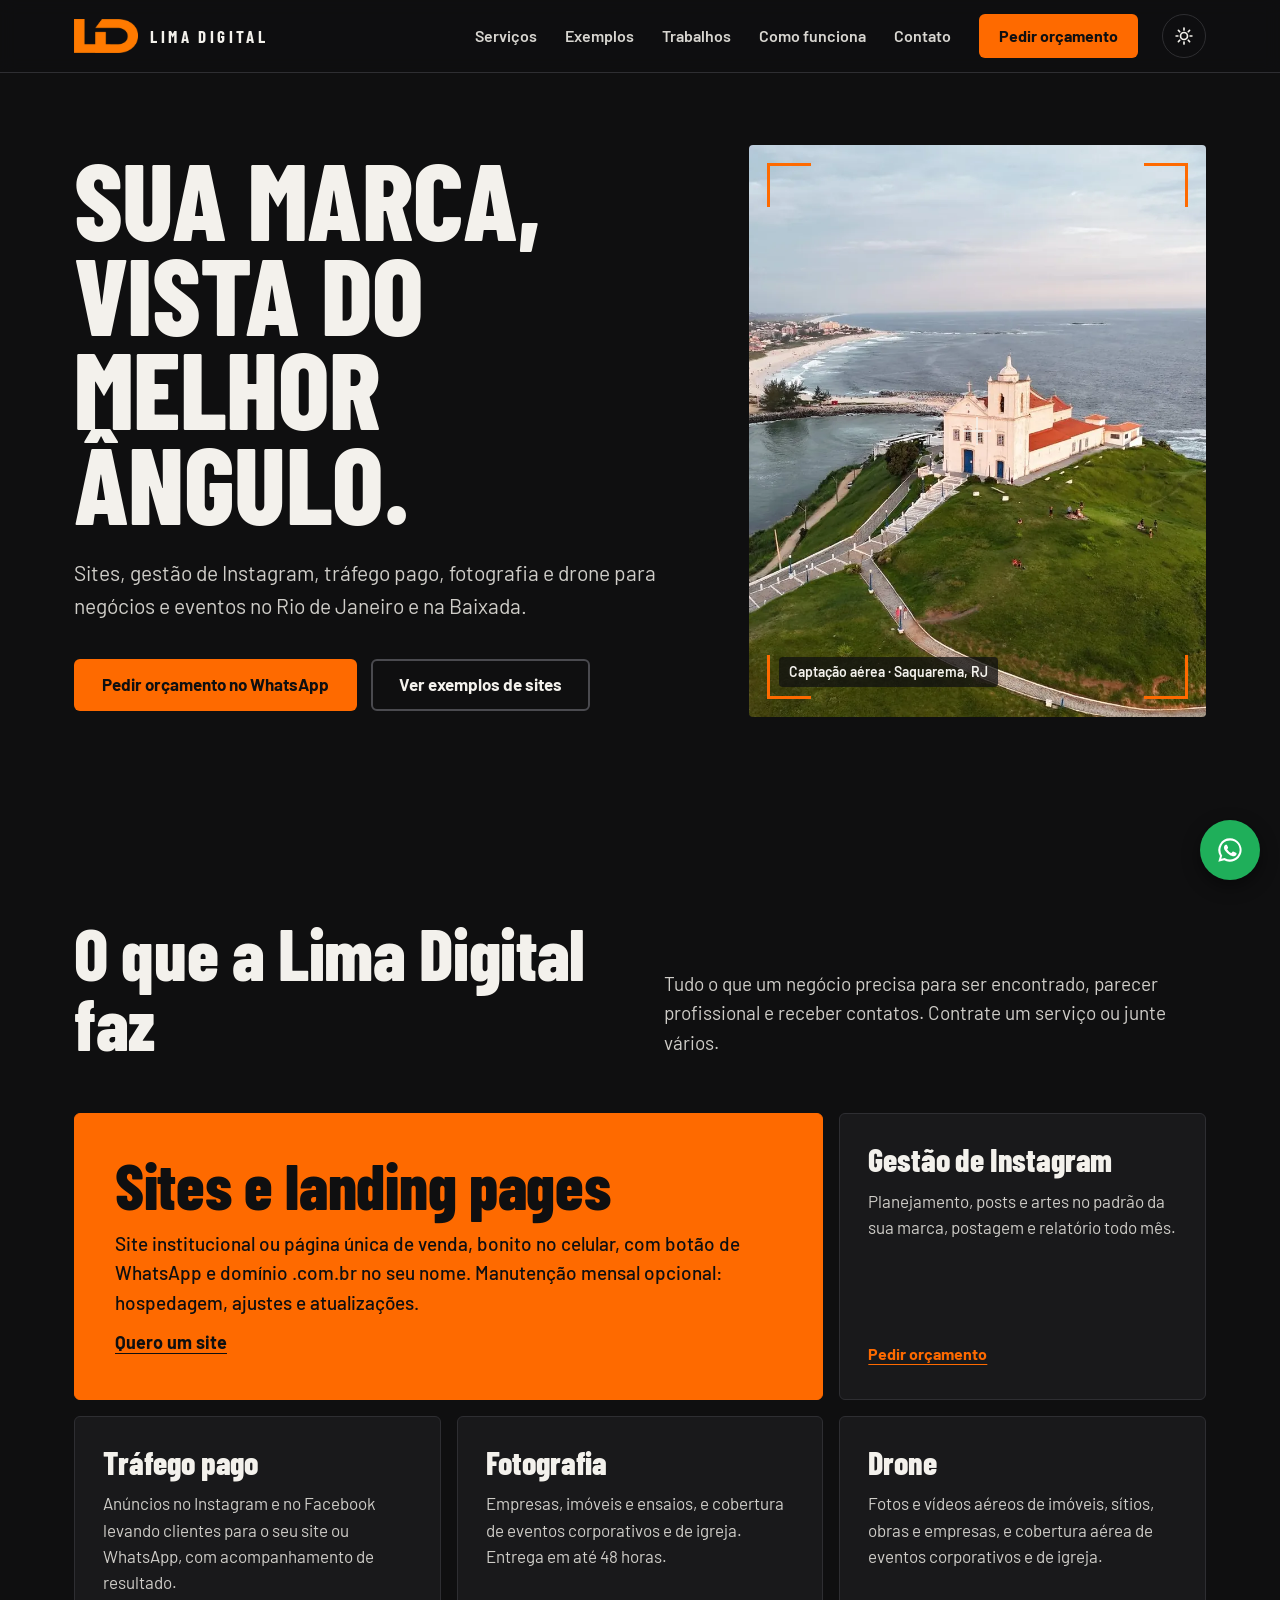
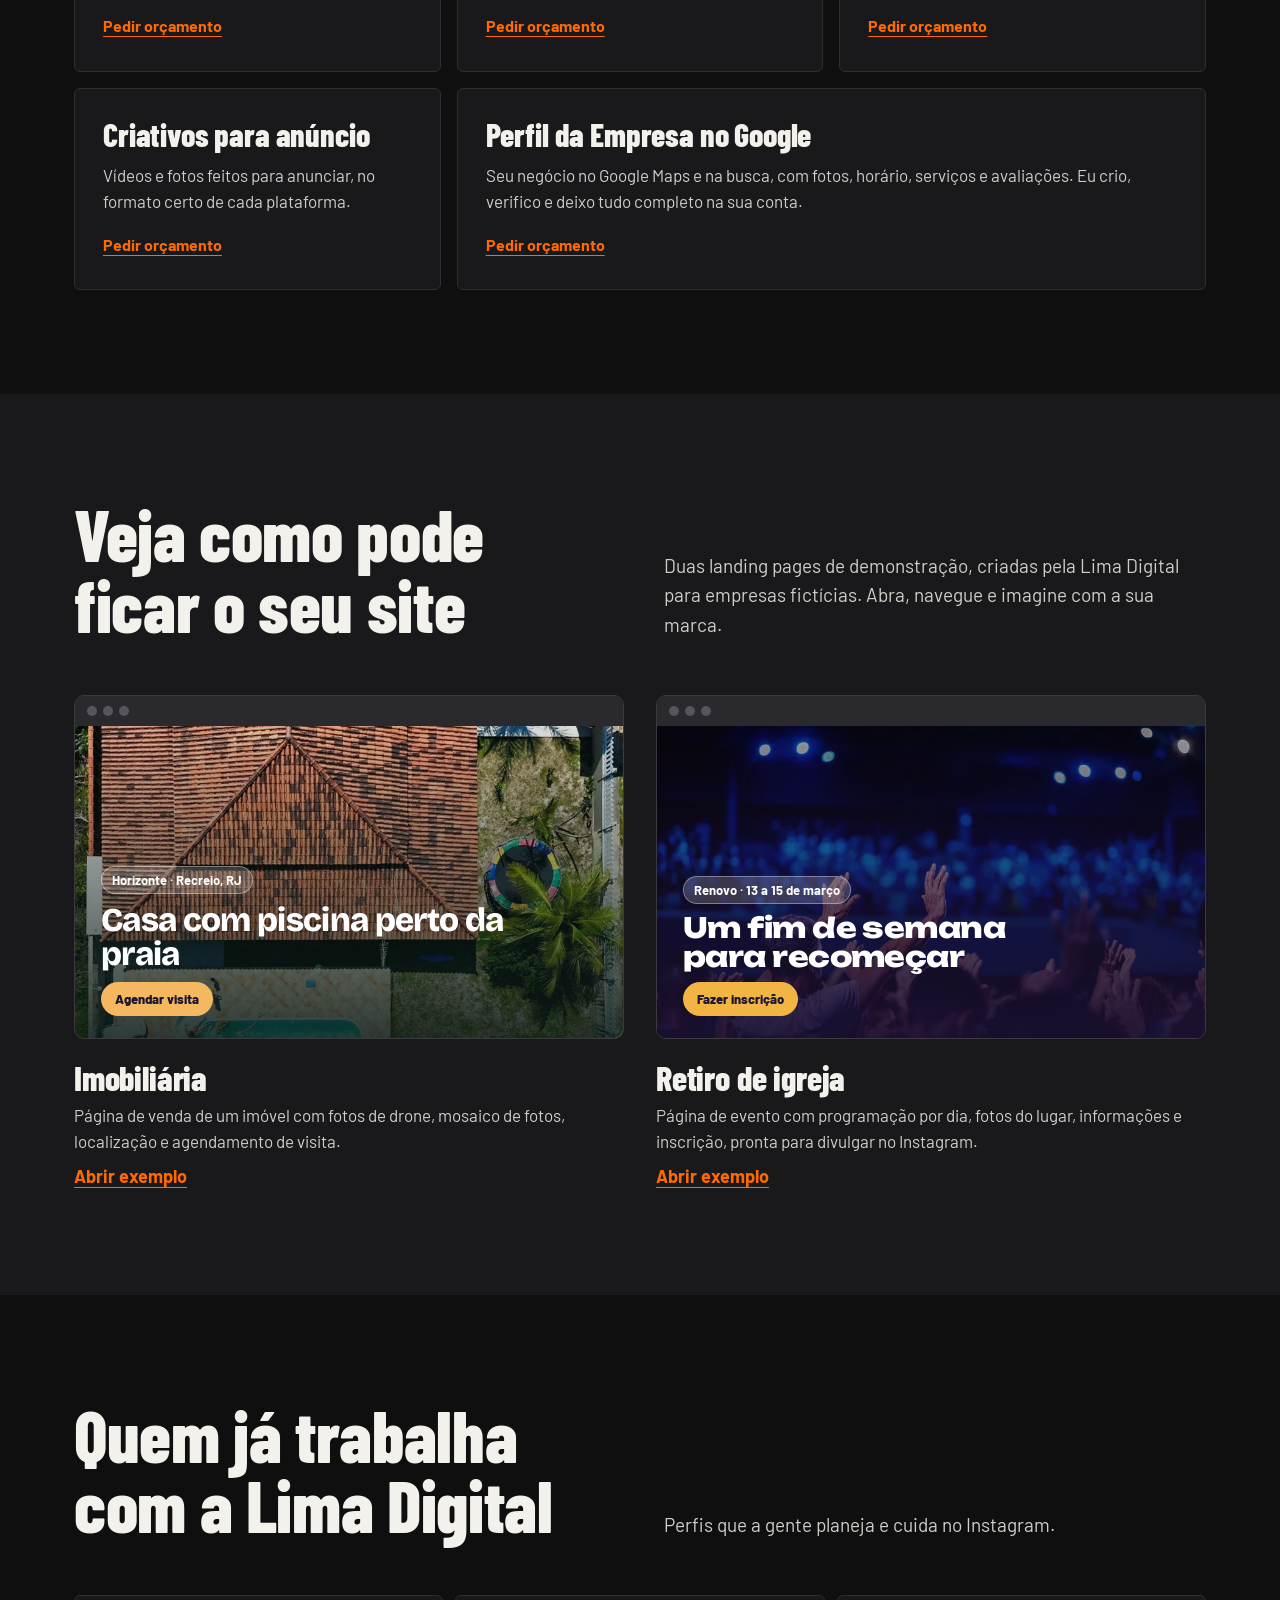
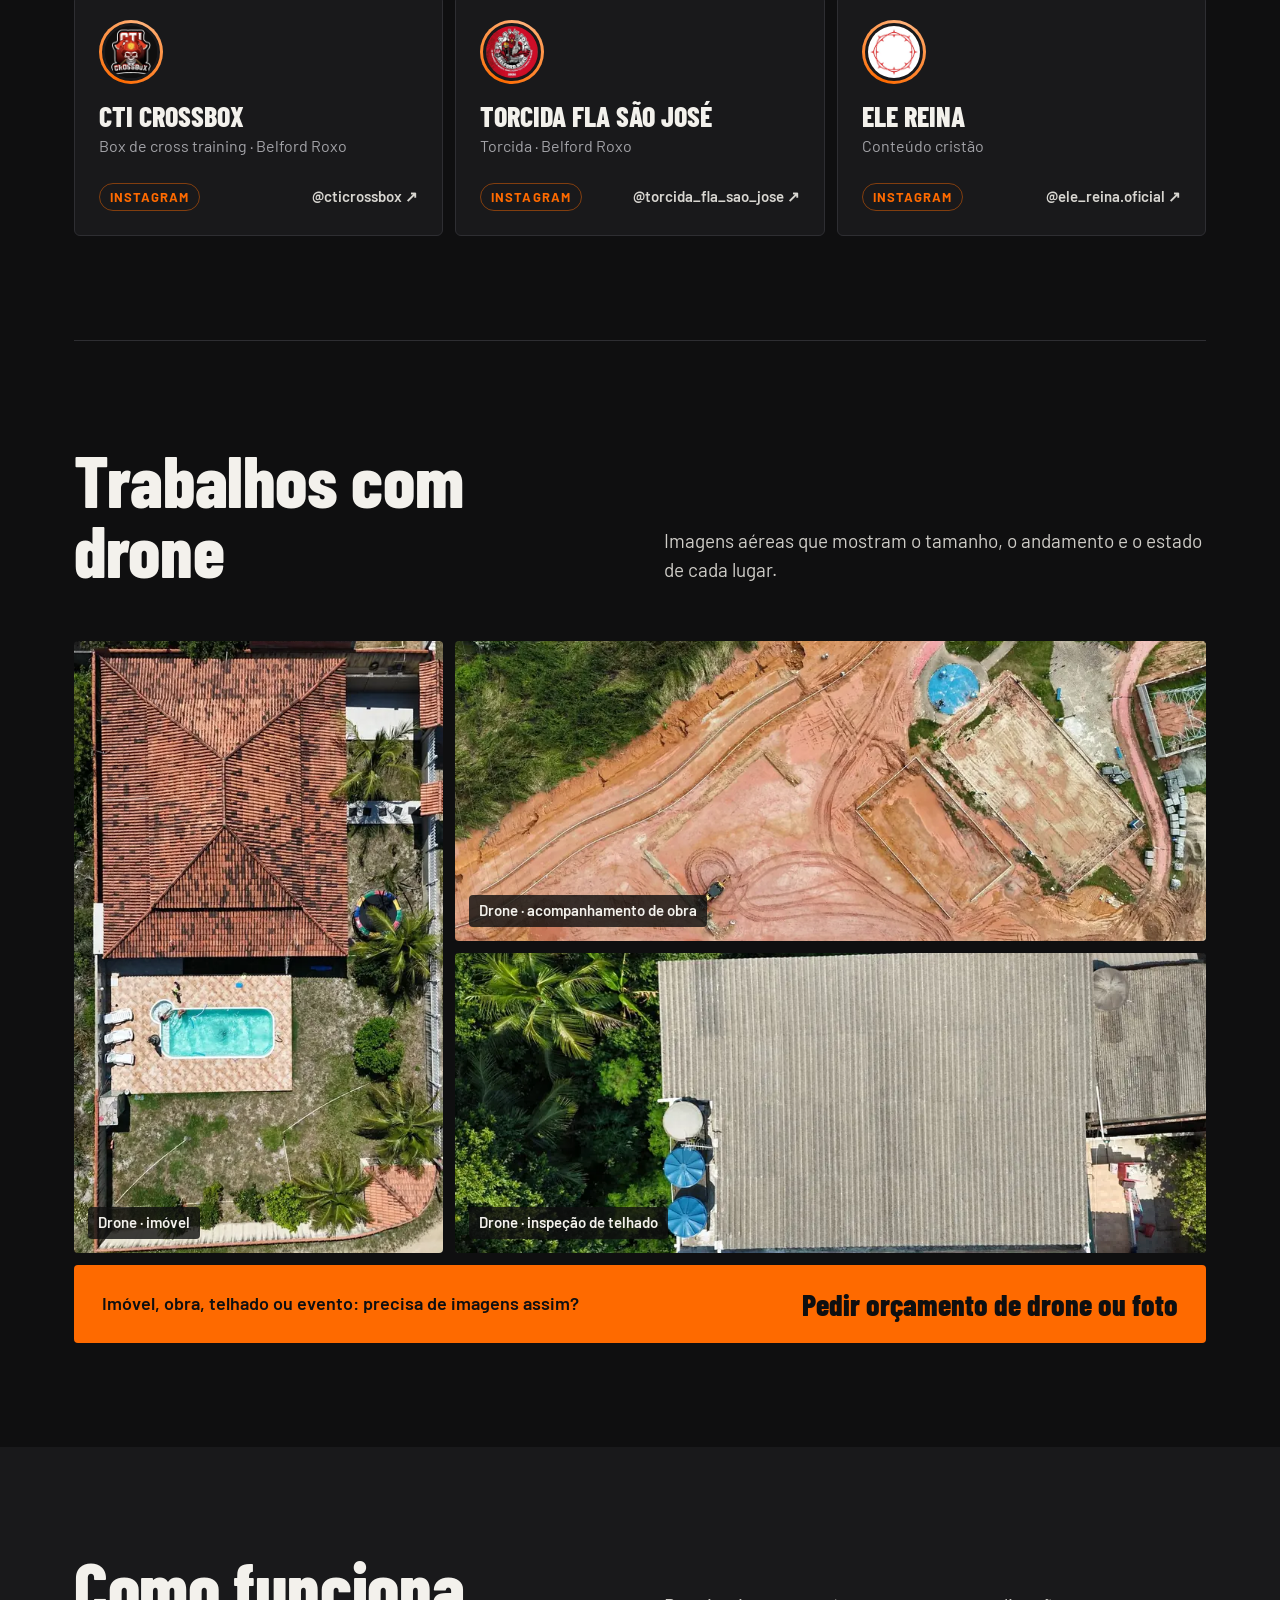
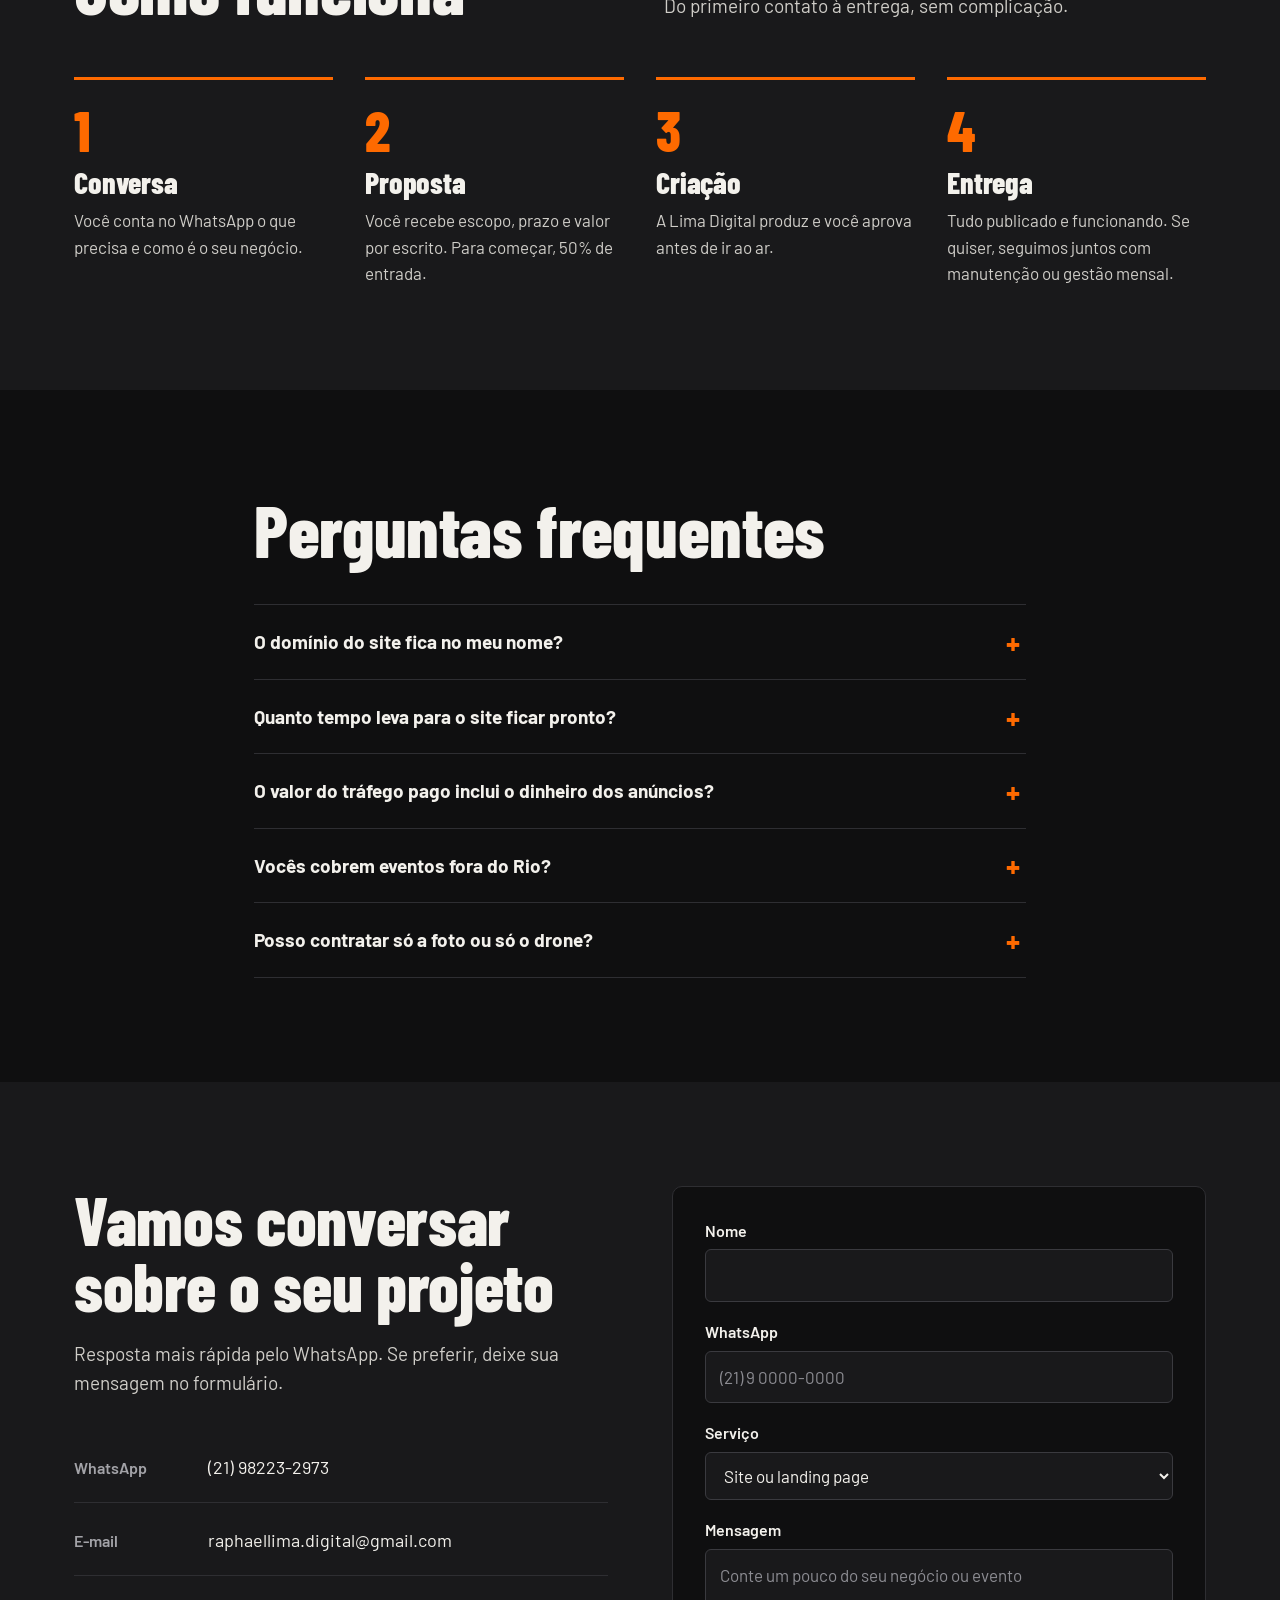
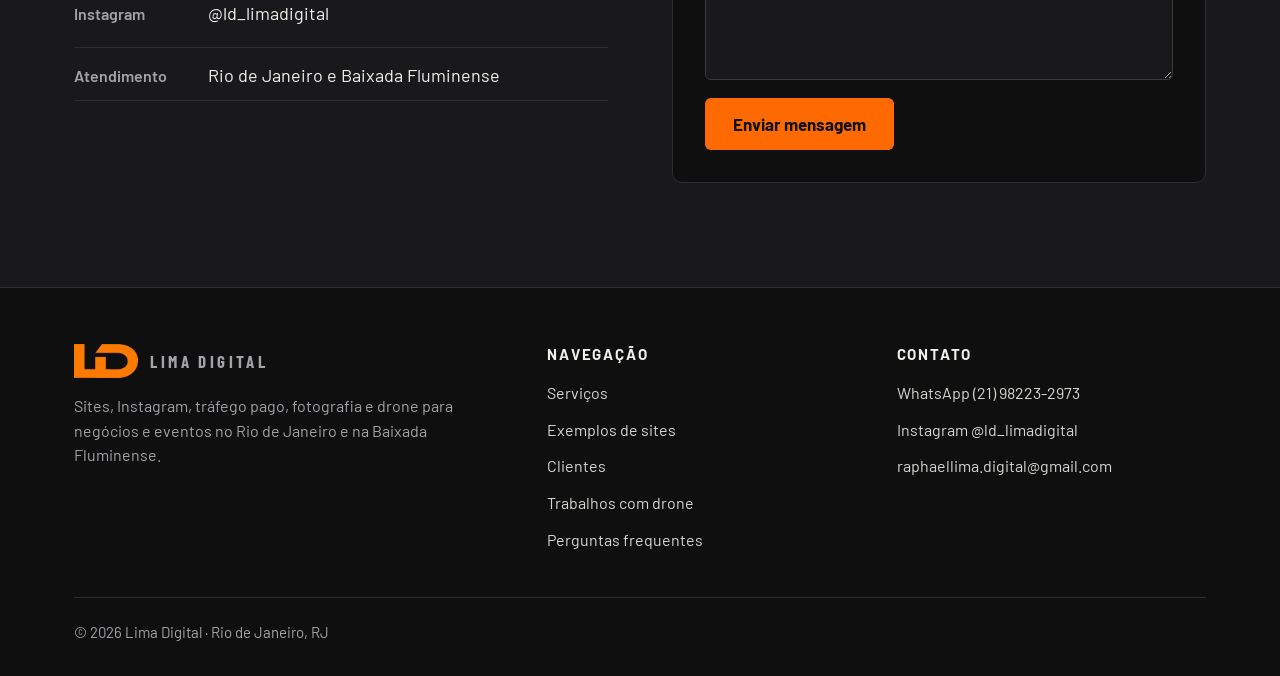
==== commit 6b9dc239: "Lança o serviço Perfil da Empresa no Google e atualiza pendências Co-Authored-By: Claude Sonnet 5.5 " ====
--- a/index.html
+++ b/index.html
@@ -4,7 +4,7 @@
 <meta charset="utf-8">
 <meta name="viewport" content="width=device-width, initial-scale=1">
 <title>Lima Digital | Sites, Instagram, fotografia e drone no RJ</title>
-<meta name="description" content="Sites e landing pages, gestão de Instagram, tráfego pago, fotografia, drone e criativos para anúncio. Negócios e eventos no Rio de Janeiro e na Baixada Fluminense.">
+<meta name="description" content="Sites e landing pages, gestão de Instagram, tráfego pago, Perfil da Empresa no Google, fotografia, drone e criativos para anúncio. Negócios e eventos no Rio de Janeiro e na Baixada Fluminense.">
 <meta property="og:title" content="Lima Digital | Sua marca, vista do melhor ângulo">
 <meta property="og:description" content="Sites, gestão de Instagram, tráfego pago, fotografia e drone para negócios no Rio e na Baixada.">
 <link rel="canonical" href="https://limadigitalrj.com.br/">
@@ -35,7 +35,7 @@
   "@context": "https://schema.org",
   "@type": "ProfessionalService",
   "name": "Lima Digital",
-  "description": "Sites e landing pages, gestão de Instagram, tráfego pago, fotografia, drone e criativos para anúncio no Rio de Janeiro e na Baixada Fluminense.",
+  "description": "Sites e landing pages, gestão de Instagram, tráfego pago, Perfil da Empresa no Google, fotografia, drone e criativos para anúncio no Rio de Janeiro e na Baixada Fluminense.",
   "url": "https://limadigitalrj.com.br/",
   "logo": "https://limadigitalrj.com.br/img/icone-512.png",
   "image": "https://limadigitalrj.com.br/img/compartilhar.jpg",
@@ -64,6 +64,7 @@
     "Landing pages",
     "Gestão de Instagram",
     "Tráfego pago",
+    "Perfil da Empresa no Google",
     "Fotografia",
     "Fotografia com drone"
   ]
@@ -165,10 +166,10 @@
         <p>Vídeos e fotos feitos para anunciar, no formato certo de cada plataforma.</p>
         <a class="link serv-link" href="https://wa.me/5521982232973?text=Ol%C3%A1%21%20Quero%20um%20or%C3%A7amento%20de%20criativos%20para%20an%C3%BAncio." target="_blank" rel="noopener">Pedir orçamento</a>
       </article>
-      <article class="serv serv-breve">
+      <article class="serv serv-largo">
         <h3>Perfil da Empresa no Google</h3>
-        <p>Para o seu negócio aparecer no Google Maps com fotos, horário e avaliações.</p>
-        <span class="selo">Em breve</span>
+        <p>Seu negócio no Google Maps e na busca, com fotos, horário, serviços e avaliações. Eu crio, verifico e deixo tudo completo na sua conta.</p>
+        <a class="link serv-link" href="https://wa.me/5521982232973?text=Ol%C3%A1%21%20Quero%20colocar%20meu%20neg%C3%B3cio%20no%20Google%20%28Perfil%20da%20Empresa%29." target="_blank" rel="noopener">Pedir orçamento</a>
       </article>
     </div>
   </div>
@@ -335,6 +336,7 @@
           <option>Fotografia</option>
           <option>Drone</option>
           <option>Criativos para anúncio</option>
+          <option>Perfil da Empresa no Google</option>
           <option>Ainda não sei</option>
         </select>
       </div>
--- a/css/style.css
+++ b/css/style.css
@@ -159,6 +159,7 @@
 .serv-destaque h3 { font-size: clamp(44px, 5vw, 64px); }
 .serv-destaque p { color: var(--tinta); font-size: 19px; max-width: 34em; font-weight: 500; }
 .serv-destaque .link { color: var(--tinta); }
+.serv-largo { grid-column: span 2; }
 .serv-breve { grid-column: span 2; background: transparent; border-style: dashed; border-color: var(--borda-traco); }
 .serv-breve h3, .serv-breve p { color: var(--cinza); }
 .selo { align-self: flex-start; margin-top: auto; font-size: 14px; font-weight: 700; color: var(--cor-texto); border: 1px solid var(--borda-selo); padding: 3px 10px; border-radius: var(--raio-pill); }
@@ -273,7 +274,7 @@
   .visor { max-width: 520px; aspect-ratio: 4 / 3; }
   .cabeca { grid-template-columns: 1fr; gap: 16px; margin-bottom: 40px; }
   .servicos { grid-template-columns: repeat(2, minmax(0, 1fr)); }
-  .serv-breve { grid-column: auto; }
+  .serv-breve, .serv-largo { grid-column: auto; }
   .rodape-grade { grid-template-columns: 1fr 1fr; }
   .rodape-marca { grid-column: 1 / -1; }
   .exemplos { grid-template-columns: 1fr; }
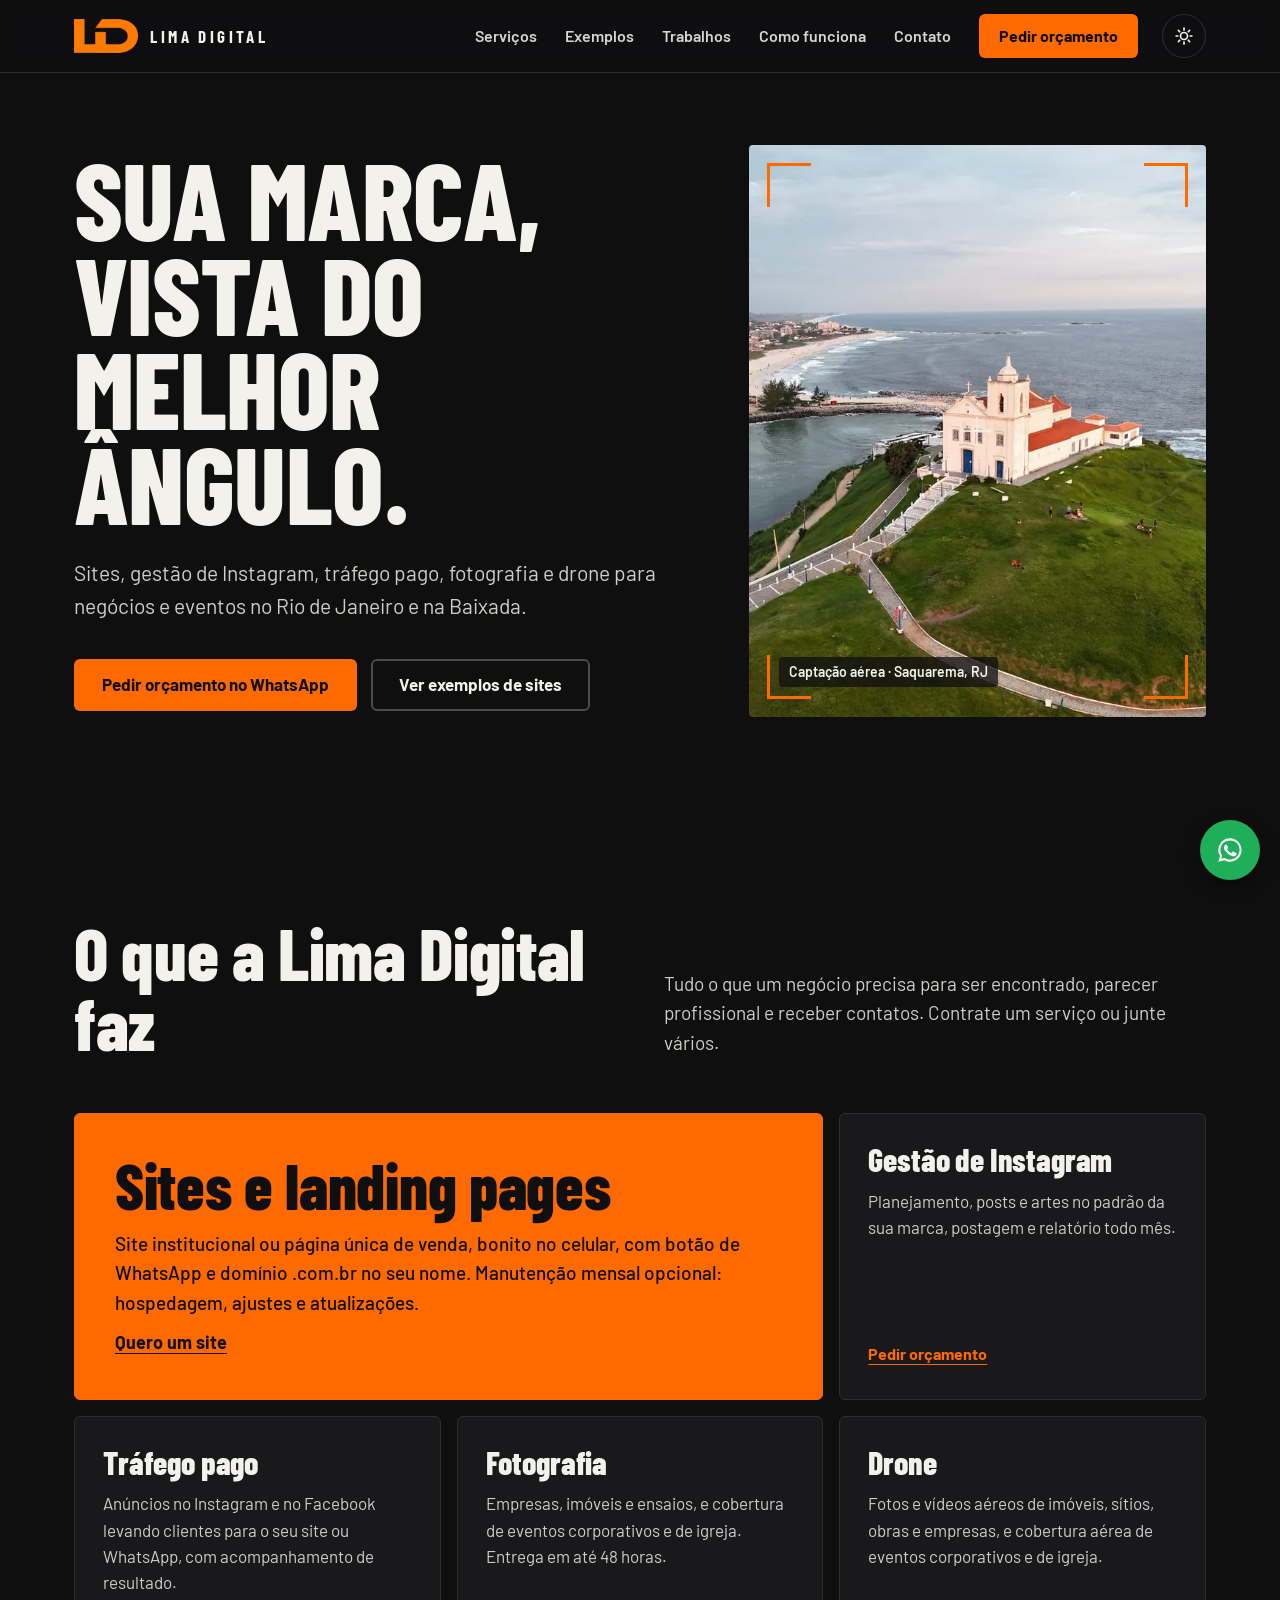
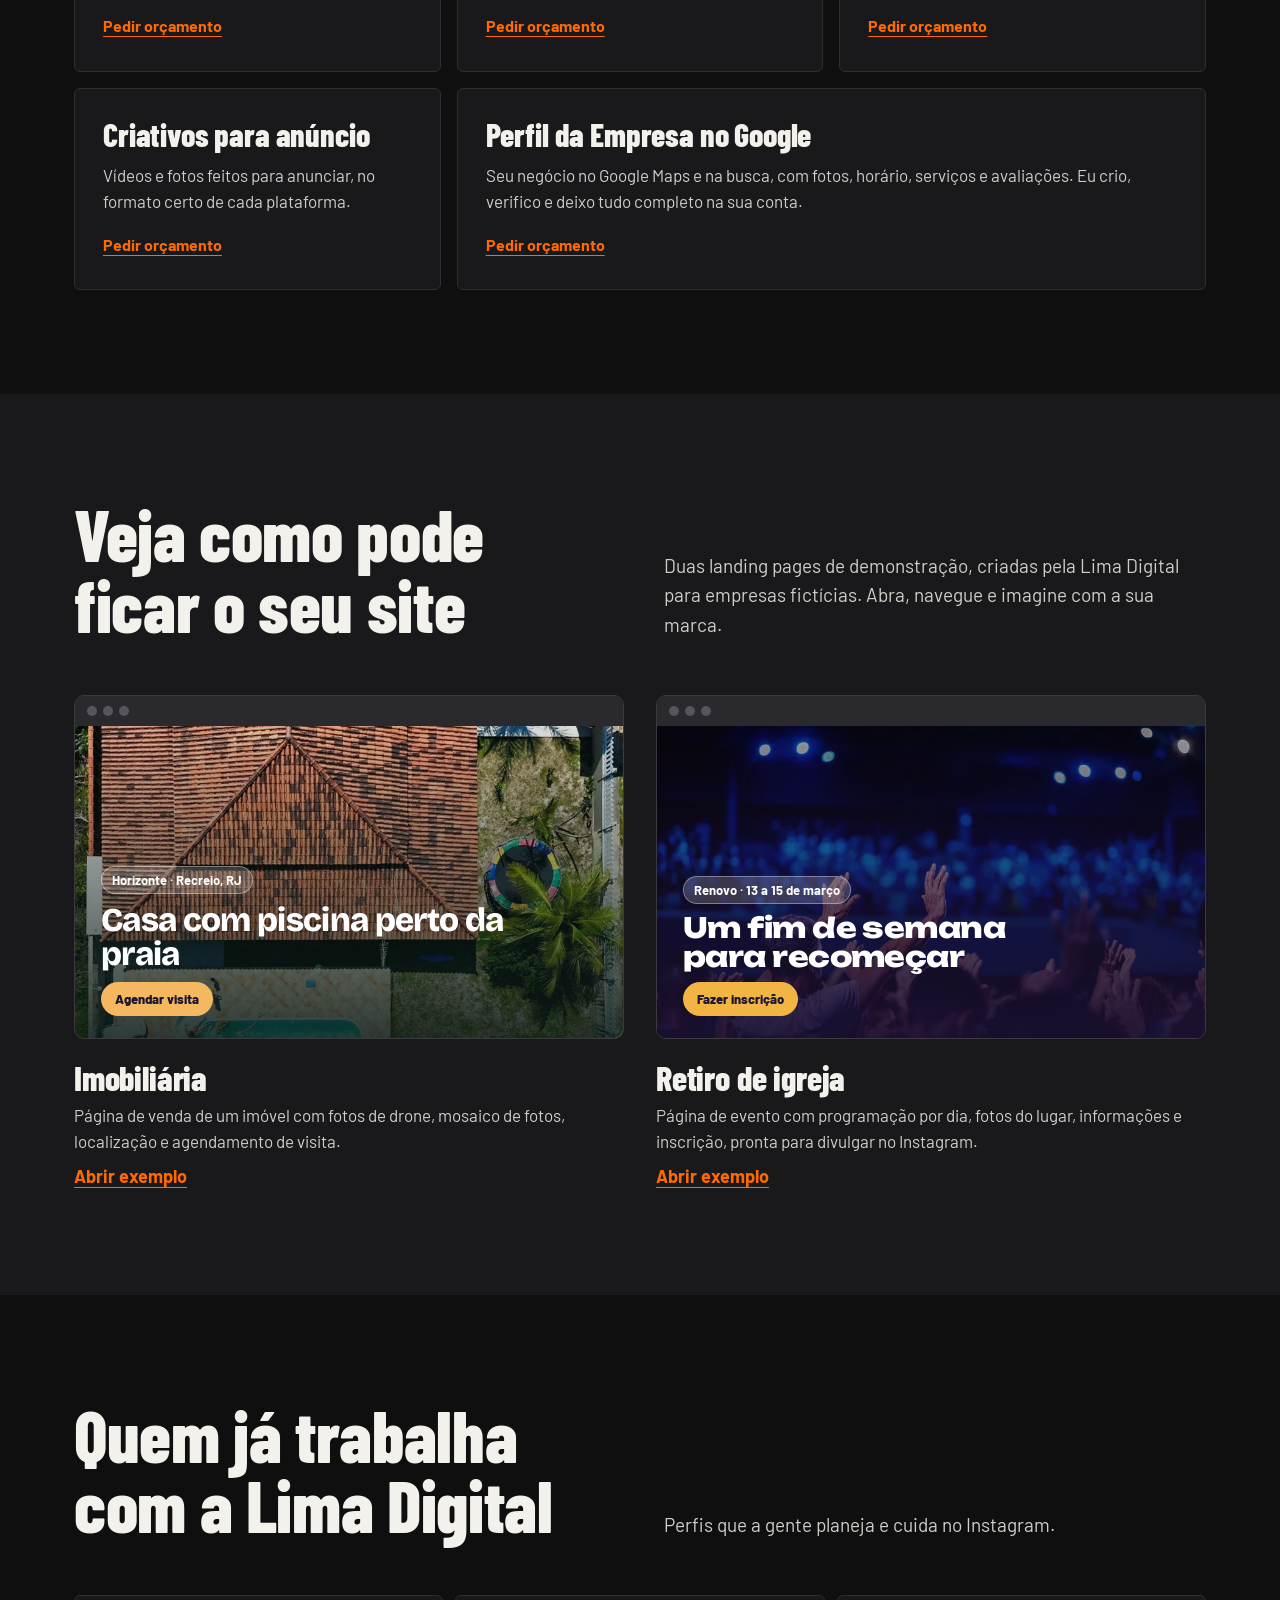
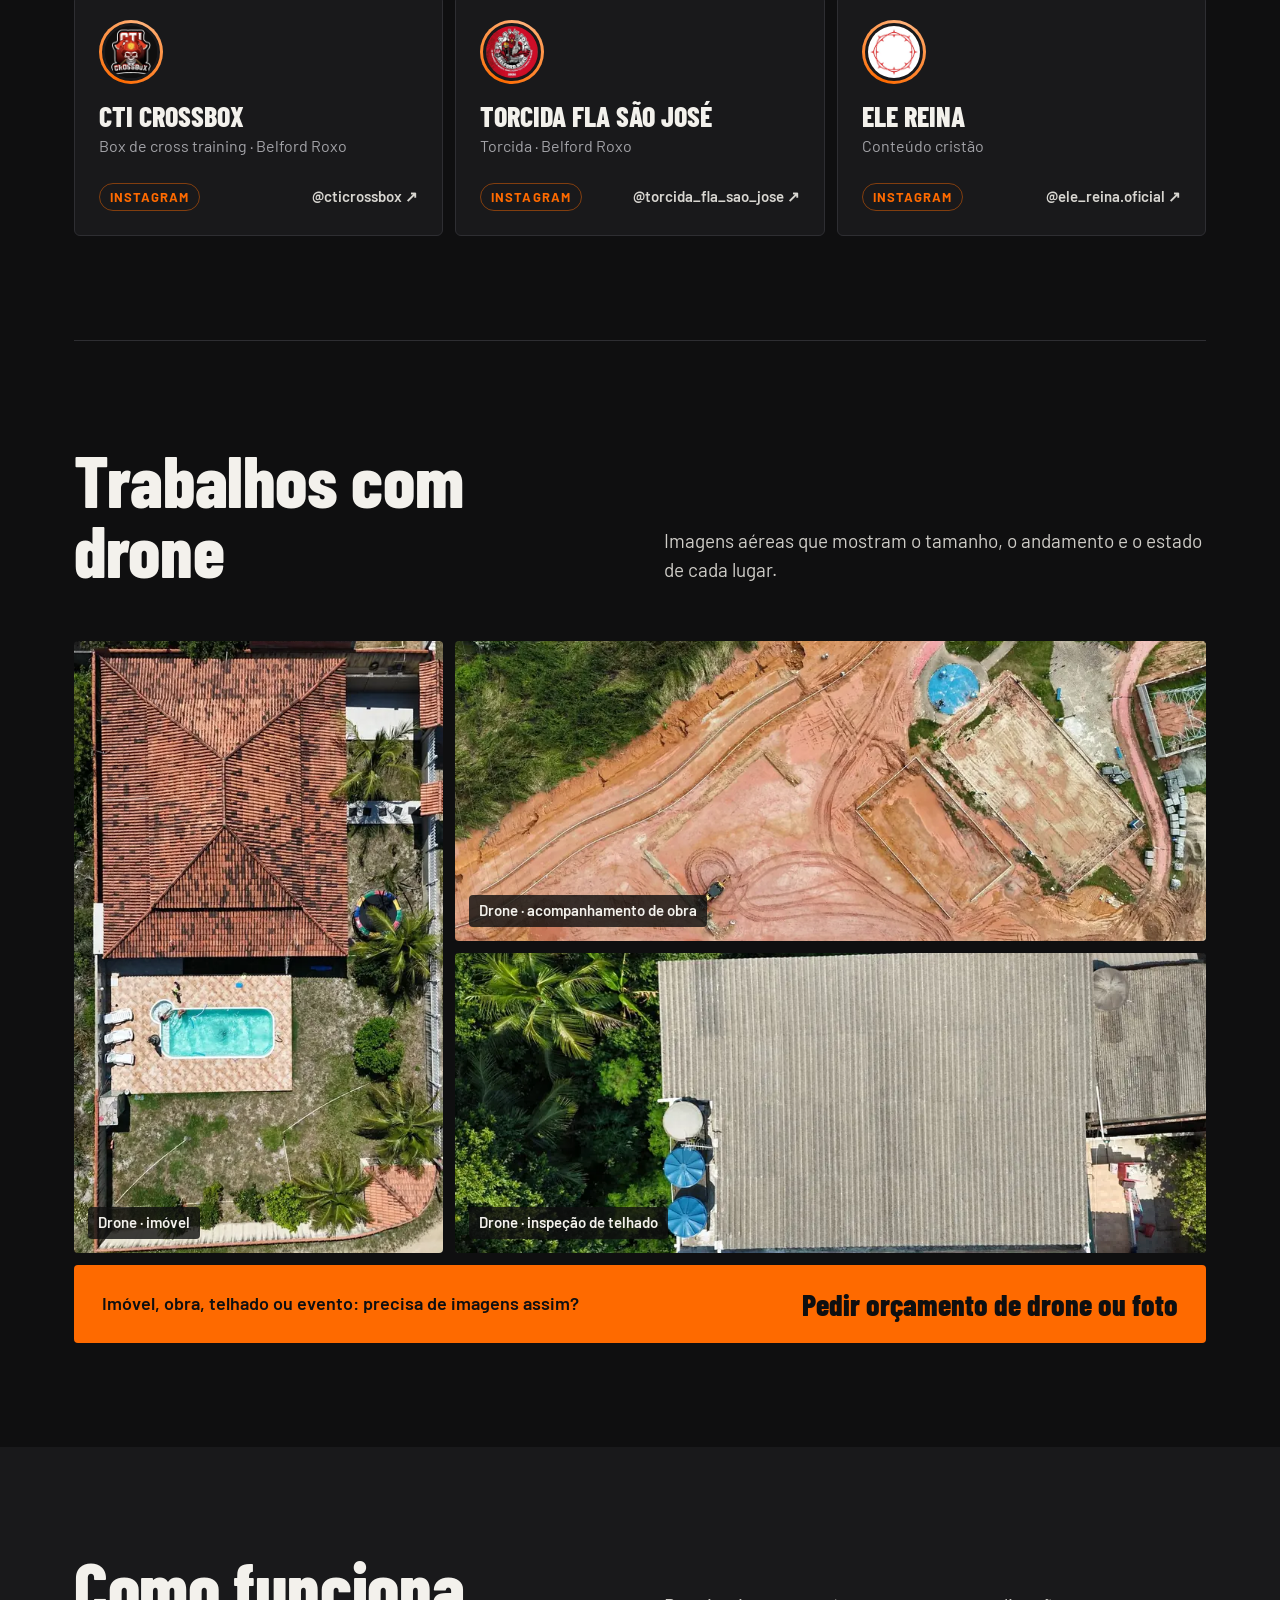
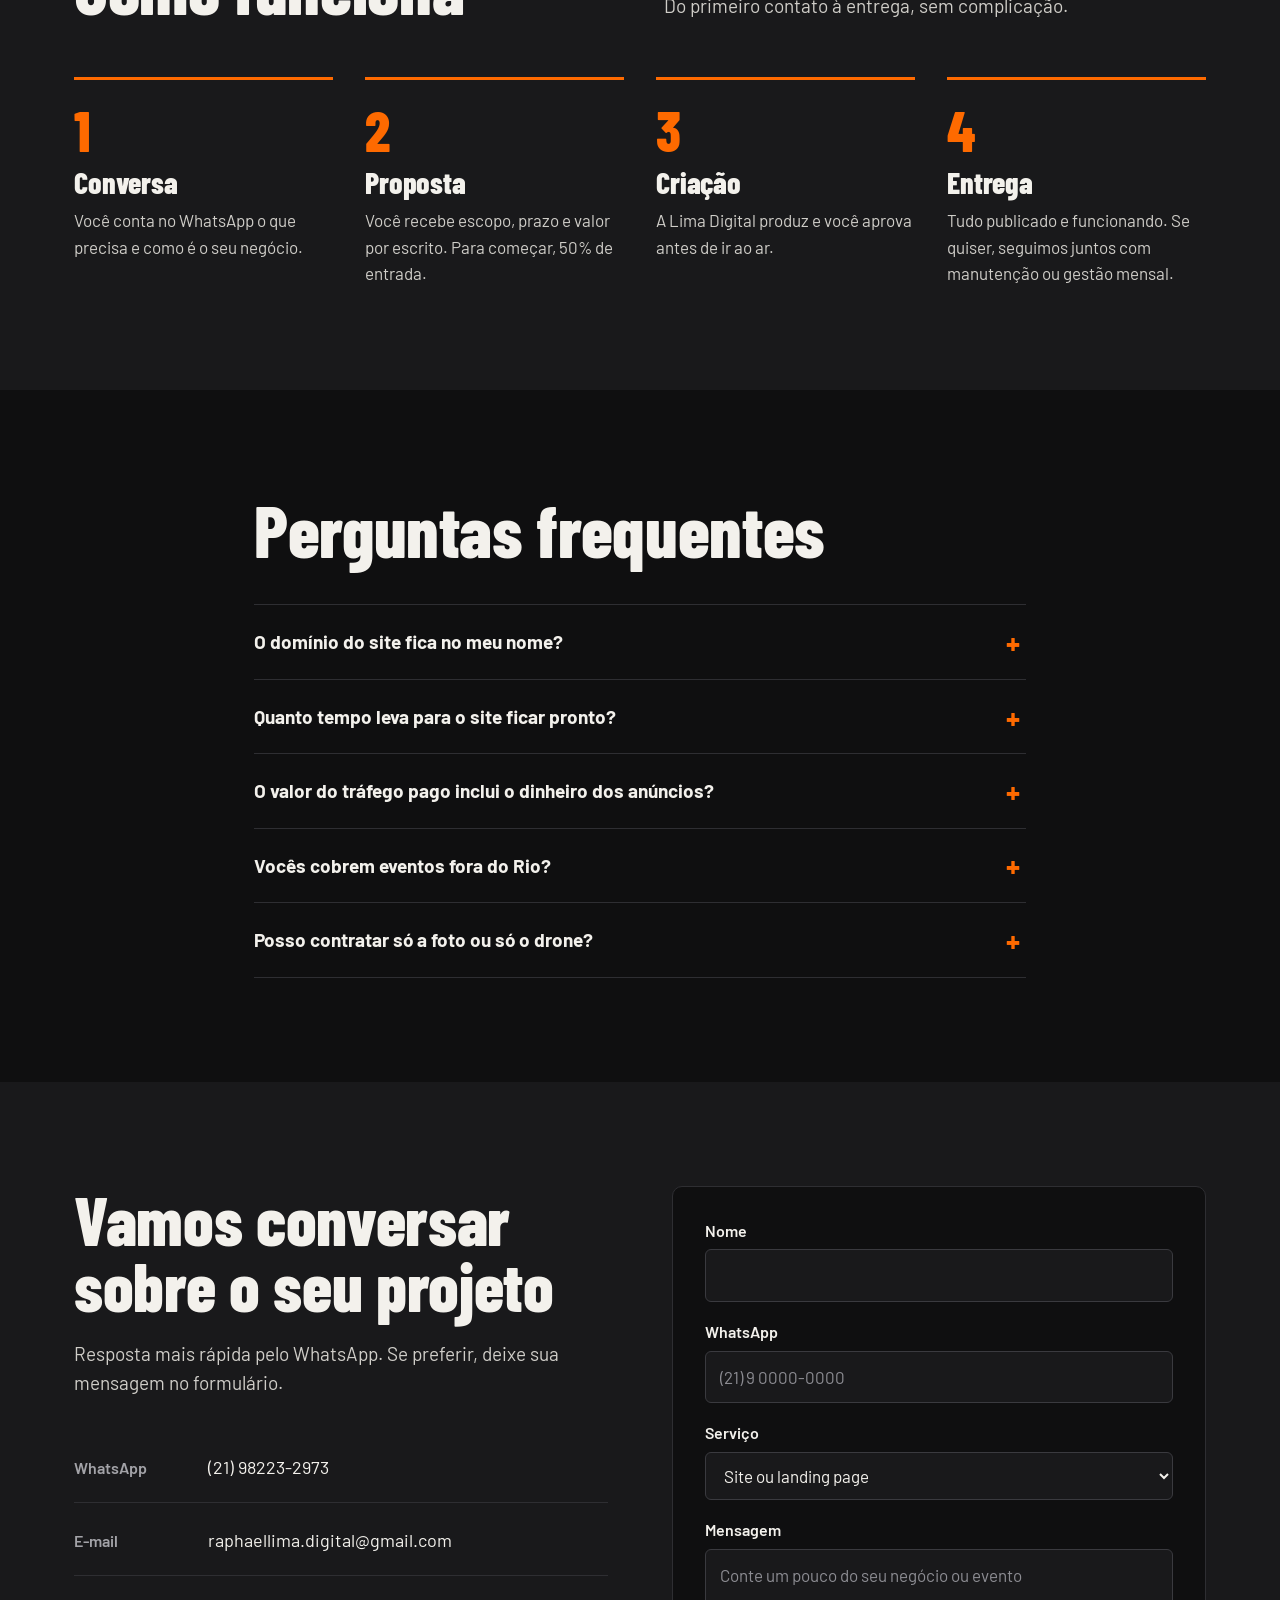
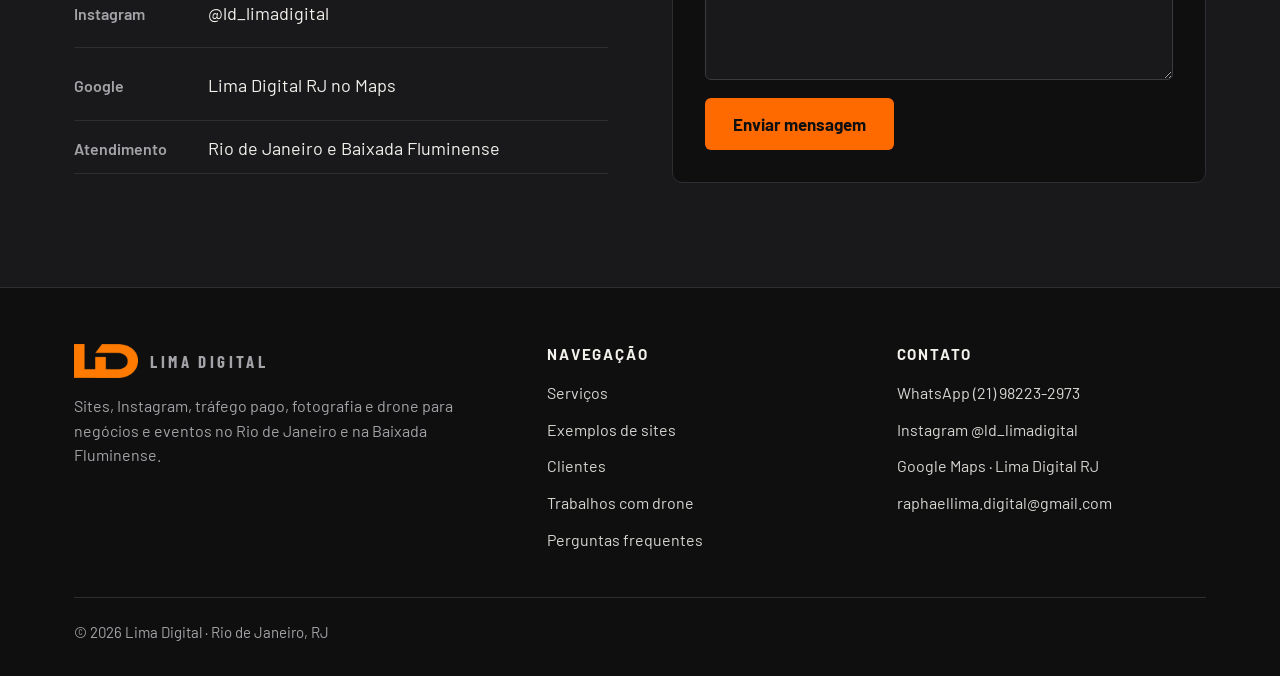
==== commit 5c3a61ce: "Atualiza index.html e pendências Co-Authored-By: Claude Sonnet 5.5 <noreply@anthropic.com>" ====
--- a/index.html
+++ b/index.html
@@ -56,8 +56,10 @@
       "name": "Baixada Fluminense"
     }
   ],
+  "hasMap": "https://maps.google.com/?cid=13539286264367947364",
   "sameAs": [
-    "https://www.instagram.com/ld_limadigital/"
+    "https://www.instagram.com/ld_limadigital/",
+    "https://maps.google.com/?cid=13539286264367947364"
   ],
   "knowsAbout": [
     "Criação de sites",
@@ -320,6 +322,7 @@
         <li><a href="https://wa.me/5521982232973?text=Ol%C3%A1%2C%20Lima%20Digital!" target="_blank" rel="noopener"><b>WhatsApp</b> (21) 98223-2973</a></li>
         <li><a href="mailto:raphaellima.digital@gmail.com"><b>E-mail</b> raphaellima.digital@gmail.com</a></li>
         <li><a href="https://www.instagram.com/ld_limadigital/" target="_blank" rel="noopener"><b>Instagram</b> @ld_limadigital</a></li>
+        <li><a href="https://maps.google.com/?cid=13539286264367947364" target="_blank" rel="noopener"><b>Google</b> Lima Digital RJ no Maps</a></li>
         <li><b>Atendimento</b> Rio de Janeiro e Baixada Fluminense</li>
       </ul>
     </div>
@@ -369,6 +372,7 @@
       <h2>Contato</h2>
       <a href="https://wa.me/5521982232973?text=Ol%C3%A1%2C%20Lima%20Digital!" target="_blank" rel="noopener">WhatsApp (21) 98223-2973</a>
       <a href="https://www.instagram.com/ld_limadigital/" target="_blank" rel="noopener">Instagram @ld_limadigital</a>
+      <a href="https://maps.google.com/?cid=13539286264367947364" target="_blank" rel="noopener">Google Maps · Lima Digital RJ</a>
       <a href="mailto:raphaellima.digital@gmail.com">raphaellima.digital@gmail.com</a>
     </div>
   </div>
